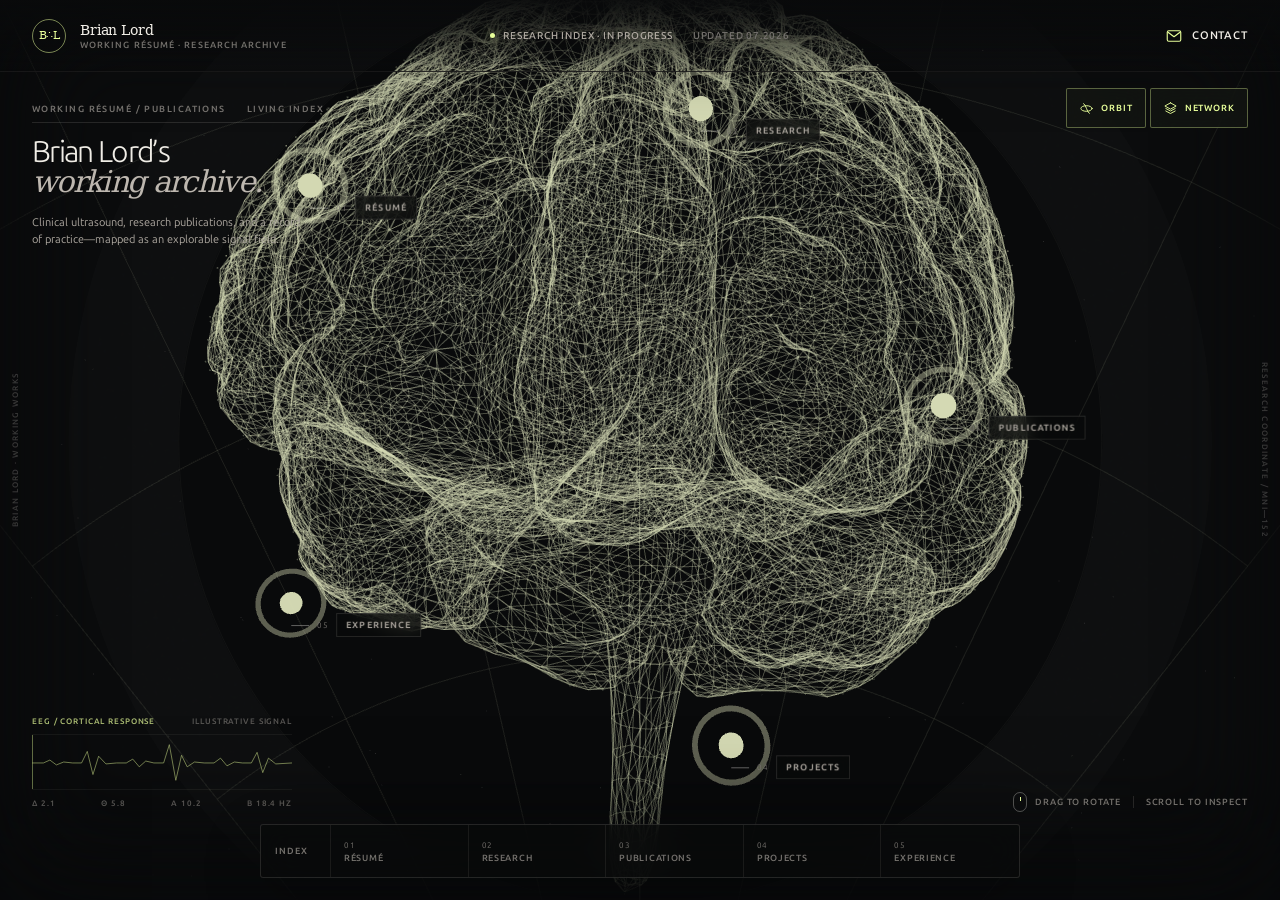
==== index.html @ 447a43c8 "Refine cortical focus depth" ====
<!DOCTYPE html><html lang="en"><head><meta charSet="utf-8"/><meta name="viewport" content="width=device-width, initial-scale=1"/><link rel="stylesheet" href="/_next/static/chunks/3dfkiw9x37e6r.css" data-precedence="next"/><link rel="preload" as="script" fetchPriority="low" href="/_next/static/chunks/1jq4o6yq14o4c.js"/><script src="/_next/static/chunks/3ntqy24tcldj6.js" async=""></script><script src="/_next/static/chunks/25o46h8mdjlrg.js" async=""></script><script src="/_next/static/chunks/turbopack-1tgm-5axp195g.js" async=""></script><script src="/_next/static/chunks/158myu8e_yme3.js" async=""></script><script src="/_next/static/chunks/1ups4o71-wovr.js" async=""></script><title>Brian Lord — Working Résumé &amp; Research Publications</title><meta name="description" content="Brian Lord’s interactive working résumé and three-dimensional archive of research, publications, projects, and experience."/><link rel="icon" href="/icon.svg?icon.02lhd4qc8a3ah.svg" sizes="any" type="image/svg+xml"/><script src="/_next/static/chunks/0cz1d0mv5g_q7.js" noModule=""></script></head><body><div hidden=""><!--$--><!--/$--></div><main class="atlas-shell "><a class="skip-link" href="#atlas-index">Skip to atlas index</a><div class="loading-screen " aria-hidden="false"><div class="loading-screen__mark"><span></span><span></span><span></span></div><p>Mapping Brian Lord’s working archive</p><div class="loading-screen__track"><span class=""></span></div></div><header class="site-header"><a class="identity" href="#" aria-label="Brian Lord home"><span class="identity__glyph" aria-hidden="true">B∴L</span><span class="identity__copy"><strong>Brian Lord</strong><span>Working résumé · research archive</span></span></a><div class="site-header__status"><span class="live-dot" aria-hidden="true"></span>Research index · in progress<span class="site-header__coordinates">Updated 07.2026</span></div><a class="contact-link" href="mailto:hello@brianlord.work"><svg viewBox="0 0 24 24" aria-hidden="true" fill="none" stroke="currentColor" stroke-width="1.5" stroke-linecap="round" stroke-linejoin="round"><rect x="3" y="5" width="18" height="14" rx="2"></rect><path d="m4 7 8 6 8-6"></path></svg><span>Contact</span></a></header><section class="hero-copy" aria-labelledby="hero-title"><div class="hero-copy__eyebrow"><span>Working résumé / publications</span><span>Living index</span></div><h1 id="hero-title">Brian Lord’s<br/><em>working archive.</em></h1><p>Clinical ultrasound, research publications, and a record of practice—mapped as an explorable signal field.</p></section><div class="scene-wrap" aria-label="Interactive three-dimensional brain"><div class="brain-stage"><div class="brain-stage__vignette" aria-hidden="true"></div><div class="brain-stage__labels"><button type="button" class="atlas-marker   atlas-marker--east" aria-label="Open Résumé"><span class="atlas-marker__index">01</span><span class="atlas-marker__label">Résumé</span><span class="atlas-probe" aria-hidden="true"><span class="atlas-probe__topline"><span>01<!-- --> · region</span><span>PFC · 42</span></span><strong>Résumé</strong><span class="atlas-probe__atlas">Prefrontal cortex</span><span class="atlas-probe__description">Working history, point of view, and present questions.</span><span class="atlas-probe__action">Enter cortical region <span>↗</span></span></span></button><button type="button" class="atlas-marker   atlas-marker--west" aria-label="Open Research"><span class="atlas-marker__index">02</span><span class="atlas-marker__label">Research</span><span class="atlas-probe" aria-hidden="true"><span class="atlas-probe__topline"><span>02<!-- --> · region</span><span>BA7 · 18</span></span><strong>Research</strong><span class="atlas-probe__atlas">Parietal association area</span><span class="atlas-probe__description">Active inquiries into cognition, systems, and intelligence.</span><span class="atlas-probe__action">Enter cortical region <span>↗</span></span></span></button><button type="button" class="atlas-marker   atlas-marker--west" aria-label="Open Publications"><span class="atlas-marker__index">03</span><span class="atlas-marker__label">Publications</span><span class="atlas-probe" aria-hidden="true"><span class="atlas-probe__topline"><span>03<!-- --> · region</span><span>BA22 · 31</span></span><strong>Publications</strong><span class="atlas-probe__atlas">Temporal language network</span><span class="atlas-probe__description">Peer-reviewed work, essays, and papers in progress.</span><span class="atlas-probe__action">Enter cortical region <span>↗</span></span></span></button><button type="button" class="atlas-marker   atlas-marker--west" aria-label="Open Projects"><span class="atlas-marker__index">04</span><span class="atlas-marker__label">Projects</span><span class="atlas-probe" aria-hidden="true"><span class="atlas-probe__topline"><span>04<!-- --> · region</span><span>V2 · 09</span></span><strong>Projects</strong><span class="atlas-probe__atlas">Visual systems cortex</span><span class="atlas-probe__description">Research instruments, prototypes, and field experiments.</span><span class="atlas-probe__action">Enter cortical region <span>↗</span></span></span></button><button type="button" class="atlas-marker   atlas-marker--east" aria-label="Open Experience"><span class="atlas-marker__index">05</span><span class="atlas-marker__label">Experience</span><span class="atlas-probe" aria-hidden="true"><span class="atlas-probe__topline"><span>05<!-- --> · region</span><span>SMA · 24</span></span><strong>Experience</strong><span class="atlas-probe__atlas">Motor planning network</span><span class="atlas-probe__description">Appointments, collaborations, education, and practice.</span><span class="atlas-probe__action">Enter cortical region <span>↗</span></span></span></button></div></div><div class="scene-instruction" aria-hidden="true"><span class="scene-instruction__mouse"></span>Drag to rotate<span class="scene-instruction__divider"></span>Scroll to inspect</div><div class="scene-controls" aria-label="Visualization controls"><button type="button" class="is-active" aria-pressed="true"><svg viewBox="0 0 24 24" aria-hidden="true" fill="none" stroke="currentColor" stroke-width="1.5" stroke-linecap="round" stroke-linejoin="round"><ellipse cx="12" cy="12" rx="9" ry="4.5"></ellipse><path d="M7.5 4.2c1.8 1.6 3.4 4.3 4.5 7.8 1.1 3.5 2.7 6.2 4.5 7.8"></path></svg><span>Orbit</span></button><button type="button" class="is-active" aria-pressed="true"><svg viewBox="0 0 24 24" aria-hidden="true" fill="none" stroke="currentColor" stroke-width="1.5" stroke-linecap="round" stroke-linejoin="round"><path d="m12 3 9 5-9 5-9-5 9-5Zm-7.5 9 7.5 4 7.5-4M4.5 16l7.5 4 7.5-4"></path></svg><span>Network</span></button></div></div><figure class="signal-monitor" aria-label="Illustrative EEG signal"><figcaption><span>EEG / cortical response</span><span>Illustrative signal</span></figcaption><div class="signal-monitor__plot"><svg viewBox="0 0 320 56" preserveAspectRatio="none" aria-hidden="true"><polyline points="0,29 14,29 22,26 30,31 39,28 50,29 61,29 68,17 75,41 82,22 91,30 104,29 116,29 124,25 132,33 140,27 150,29 162,29 169,10 177,47 184,21 191,33 200,28 212,29 224,29 232,24 240,32 249,28 259,29 270,29 277,18 284,39 291,24 300,30 320,29"></polyline></svg><span class="signal-monitor__sweep" aria-hidden="true"></span></div><div class="signal-monitor__bands"><span>δ 2.1</span><span>θ 5.8</span><span>α 10.2</span><span>β 18.4 Hz</span></div></figure><section class="focus-space " aria-hidden="true" aria-live="polite"></section><nav class="atlas-index" id="atlas-index" aria-label="Atlas sections"><span class="atlas-index__label">Index<span>05<!-- --> regions</span></span><div class="atlas-index__items"><button type="button" class=""><span>01</span><strong>Résumé</strong></button><button type="button" class=""><span>02</span><strong>Research</strong></button><button type="button" class=""><span>03</span><strong>Publications</strong></button><button type="button" class=""><span>04</span><strong>Projects</strong></button><button type="button" class=""><span>05</span><strong>Experience</strong></button></div><span class="atlas-index__keyhint"><kbd>←</kbd><kbd>→</kbd>Navigate</span></nav><div class="edge-caption edge-caption--left">Brian Lord · Working works</div><div class="edge-caption edge-caption--right">Research coordinate / MNI—152</div></main><!--$--><!--/$--><script src="/_next/static/chunks/1jq4o6yq14o4c.js" id="_R_" async=""></script><script>(self.__next_f=self.__next_f||[]).push([0])</script><script>self.__next_f.push([1,"1:\"$Sreact.fragment\"\n2:I[39756,[\"/_next/static/chunks/158myu8e_yme3.js\"],\"default\"]\n3:I[37457,[\"/_next/static/chunks/158myu8e_yme3.js\"],\"default\"]\n4:I[47257,[\"/_next/static/chunks/158myu8e_yme3.js\"],\"ClientPageRoot\"]\n5:I[31713,[\"/_next/static/chunks/158myu8e_yme3.js\",\"/_next/static/chunks/1ups4o71-wovr.js\"],\"default\"]\n8:I[97367,[\"/_next/static/chunks/158myu8e_yme3.js\"],\"OutletBoundary\"]\n9:\"$Sreact.suspense\"\nb:I[97367,[\"/_next/static/chunks/158myu8e_yme3.js\"],\"ViewportBoundary\"]\nd:I[97367,[\"/_next/static/chunks/158myu8e_yme3.js\"],\"MetadataBoundary\"]\nf:I[68027,[\"/_next/static/chunks/158myu8e_yme3.js\"],\"default\",1]\n:HL[\"/_next/static/chunks/3dfkiw9x37e6r.css\",\"style\"]\n"])</script><script>self.__next_f.push([1,"0:{\"P\":null,\"c\":[\"\",\"\"],\"q\":\"\",\"i\":false,\"f\":[[[\"\",{\"children\":[\"__PAGE__\",{}]},\"$undefined\",\"$undefined\",16],[[\"$\",\"$1\",\"c\",{\"children\":[[[\"$\",\"link\",\"0\",{\"rel\":\"stylesheet\",\"href\":\"/_next/static/chunks/3dfkiw9x37e6r.css\",\"precedence\":\"next\",\"crossOrigin\":\"$undefined\",\"nonce\":\"$undefined\"}],[\"$\",\"script\",\"script-0\",{\"src\":\"/_next/static/chunks/158myu8e_yme3.js\",\"async\":true,\"nonce\":\"$undefined\"}]],[\"$\",\"html\",null,{\"lang\":\"en\",\"suppressHydrationWarning\":true,\"children\":[\"$\",\"body\",null,{\"suppressHydrationWarning\":true,\"children\":[\"$\",\"$L2\",null,{\"parallelRouterKey\":\"children\",\"error\":\"$undefined\",\"errorStyles\":\"$undefined\",\"errorScripts\":\"$undefined\",\"template\":[\"$\",\"$L3\",null,{}],\"templateStyles\":\"$undefined\",\"templateScripts\":\"$undefined\",\"notFound\":[[[\"$\",\"title\",null,{\"children\":\"404: This page could not be found.\"}],[\"$\",\"div\",null,{\"style\":{\"fontFamily\":\"system-ui,\\\"Segoe UI\\\",Roboto,Helvetica,Arial,sans-serif,\\\"Apple Color Emoji\\\",\\\"Segoe UI Emoji\\\"\",\"height\":\"100vh\",\"textAlign\":\"center\",\"display\":\"flex\",\"flexDirection\":\"column\",\"alignItems\":\"center\",\"justifyContent\":\"center\"},\"children\":[\"$\",\"div\",null,{\"children\":[[\"$\",\"style\",null,{\"dangerouslySetInnerHTML\":{\"__html\":\"body{color:#000;background:#fff;margin:0}.next-error-h1{border-right:1px solid rgba(0,0,0,.3)}@media (prefers-color-scheme:dark){body{color:#fff;background:#000}.next-error-h1{border-right:1px solid rgba(255,255,255,.3)}}\"}}],[\"$\",\"h1\",null,{\"className\":\"next-error-h1\",\"style\":{\"display\":\"inline-block\",\"margin\":\"0 20px 0 0\",\"padding\":\"0 23px 0 0\",\"fontSize\":24,\"fontWeight\":500,\"verticalAlign\":\"top\",\"lineHeight\":\"49px\"},\"children\":404}],[\"$\",\"div\",null,{\"style\":{\"display\":\"inline-block\"},\"children\":[\"$\",\"h2\",null,{\"style\":{\"fontSize\":14,\"fontWeight\":400,\"lineHeight\":\"49px\",\"margin\":0},\"children\":\"This page could not be found.\"}]}]]}]}]],[]],\"forbidden\":\"$undefined\",\"unauthorized\":\"$undefined\"}]}]}]]}],{\"children\":[[\"$\",\"$1\",\"c\",{\"children\":[[\"$\",\"$L4\",null,{\"Component\":\"$5\",\"serverProvidedParams\":{\"searchParams\":{},\"params\":{},\"promises\":[\"$@6\",\"$@7\"]}}],[[\"$\",\"script\",\"script-0\",{\"src\":\"/_next/static/chunks/1ups4o71-wovr.js\",\"async\":true,\"nonce\":\"$undefined\"}]],[\"$\",\"$L8\",null,{\"children\":[\"$\",\"$9\",null,{\"name\":\"Next.MetadataOutlet\",\"children\":\"$@a\"}]}]]}],{},null,false,null]},null,false,null],[\"$\",\"$1\",\"h\",{\"children\":[null,[\"$\",\"$Lb\",null,{\"children\":\"$Lc\"}],[\"$\",\"div\",null,{\"hidden\":true,\"children\":[\"$\",\"$Ld\",null,{\"children\":[\"$\",\"$9\",null,{\"name\":\"Next.Metadata\",\"children\":\"$Le\"}]}]}],null]}],false]],\"m\":\"$undefined\",\"G\":[\"$f\",[[\"$\",\"link\",\"0\",{\"rel\":\"stylesheet\",\"href\":\"/_next/static/chunks/3dfkiw9x37e6r.css\",\"precedence\":\"next\",\"crossOrigin\":\"$undefined\",\"nonce\":\"$undefined\"}]]],\"S\":true,\"h\":null,\"s\":\"$undefined\",\"l\":\"$undefined\",\"p\":\"$undefined\",\"d\":\"$undefined\",\"b\":\"TwY8ssUVARL6vgqkMomlM\"}\n"])</script><script>self.__next_f.push([1,"6:{}\n7:\"$0:f:0:1:1:children:0:props:children:0:props:serverProvidedParams:params\"\n"])</script><script>self.__next_f.push([1,"c:[[\"$\",\"meta\",\"0\",{\"charSet\":\"utf-8\"}],[\"$\",\"meta\",\"1\",{\"name\":\"viewport\",\"content\":\"width=device-width, initial-scale=1\"}]]\n"])</script><script>self.__next_f.push([1,"10:I[27201,[\"/_next/static/chunks/158myu8e_yme3.js\"],\"IconMark\"]\na:null\ne:[[\"$\",\"title\",\"0\",{\"children\":\"Brian Lord — Working Résumé \u0026 Research Publications\"}],[\"$\",\"meta\",\"1\",{\"name\":\"description\",\"content\":\"Brian Lord’s interactive working résumé and three-dimensional archive of research, publications, projects, and experience.\"}],[\"$\",\"link\",\"2\",{\"rel\":\"icon\",\"href\":\"/icon.svg?icon.02lhd4qc8a3ah.svg\",\"sizes\":\"any\",\"type\":\"image/svg+xml\"}],[\"$\",\"$L10\",\"3\",{}]]\n"])</script></body></html>
---- _next/static/chunks/3dfkiw9x37e6r.css ----
@font-face{font-family:Atlas Sans;src:url(/fonts/UbuntuSans-Variable.ttf)format("truetype");font-weight:100 900;font-style:normal;font-display:swap}@font-face{font-family:Atlas Serif;src:url(/fonts/DejaVuSerif.ttf)format("truetype");font-weight:400;font-style:normal;font-display:swap}:root{--void:#090a0b;--void-soft:#0d0f10;--specimen:#bdb7af;--paper:#f0ede6;--paper-dim:#afa9a1;--paper-faint:#74716d;--synapse:#e8ff9a;--synapse-ink:#14170d;--line:#f0ede61f;--line-soft:#f0ede613;--glass:#0f1112d1;--panel:#0c0e0ff5;--ease-out:cubic-bezier(.23, 1, .32, 1);--ease-move:cubic-bezier(.77, 0, .175, 1)}*{box-sizing:border-box}html,body{background:var(--void);width:100%;min-height:100%;color:var(--paper);margin:0}body{-webkit-font-smoothing:antialiased;text-rendering:optimizelegibility;font-family:Atlas Sans,sans-serif;overflow:hidden}button,a{color:inherit}button{font:inherit}::selection{color:var(--synapse-ink);background:var(--synapse)}.skip-link{z-index:100;color:var(--synapse-ink);background:var(--synapse);padding:10px 14px;font-size:13px;font-weight:650;position:fixed;top:8px;left:8px;transform:translateY(-150%)}.skip-link:focus{transform:translateY(0)}.atlas-shell{isolation:isolate;background:var(--void);width:100vw;height:100svh;min-height:640px;position:relative;overflow:hidden}.atlas-shell:before{z-index:-2;content:"";border:1px solid #f0ede609;border-radius:50%;width:min(54vw,820px);height:min(54vw,820px);position:absolute;top:44%;left:57%;transform:translate(-50%,-50%);box-shadow:0 0 0 80px #f0ede603,0 0 0 220px #f0ede602}.atlas-shell:after{z-index:20;pointer-events:none;content:"";opacity:.13;mix-blend-mode:soft-light;background-image:url("data:image/svg+xml,%3Csvg viewBox='0 0 180 180' xmlns='http://www.w3.org/2000/svg'%3E%3Cfilter id='n'%3E%3CfeTurbulence type='fractalNoise' baseFrequency='.9' numOctaves='3' stitchTiles='stitch'/%3E%3C/filter%3E%3Crect width='100%25' height='100%25' filter='url(%23n)' opacity='.24'/%3E%3C/svg%3E");position:absolute;inset:0}.loading-screen{z-index:80;transition:opacity .65s var(--ease-out), visibility 0s linear .65s;background:#090a0b;place-content:center;justify-items:center;display:grid;position:fixed;inset:0}.loading-screen.is-hidden{opacity:0;visibility:hidden;pointer-events:none}.loading-screen__mark{width:80px;height:80px;margin-bottom:28px;position:relative}.loading-screen__mark span{border:1px solid #e8ff9a9e;border-radius:50%;animation:2.6s linear infinite loader-orbit;position:absolute;inset:0}.loading-screen__mark span:nth-child(2){animation-delay:-860ms;transform:rotateX(68deg)}.loading-screen__mark span:nth-child(3){animation-delay:-1720ms;transform:rotateY(68deg)}.loading-screen p{color:var(--paper-dim);letter-spacing:.18em;text-transform:uppercase;margin:0 0 18px;font-size:10px;font-weight:600}.loading-screen__track{background:#f0ede61f;width:180px;height:1px;overflow:hidden}.loading-screen__track span{background:var(--synapse);transform-origin:0;width:100%;height:100%;transition:transform .85s var(--ease-out);display:block;transform:scaleX(.08)}.loading-screen__track span.is-loaded{transform:scaleX(1)}@keyframes loader-orbit{to{transform:rotate(360deg)}}.site-header{z-index:12;border-bottom:1px solid var(--line-soft);grid-template-columns:1fr auto 1fr;align-items:center;height:80px;padding:0 40px;display:grid;position:absolute;top:0;left:0;right:0}.identity{width:fit-content;color:inherit;align-items:center;gap:14px;text-decoration:none;display:inline-flex}.identity__glyph{width:38px;height:38px;color:var(--synapse);letter-spacing:-.08em;border:1px solid #e8ff9a80;border-radius:50%;place-items:center;font-family:Atlas Serif,serif;font-size:11px;display:grid}.identity__copy{gap:2px;display:grid}.identity__copy strong{letter-spacing:-.01em;font-family:Atlas Serif,serif;font-size:14px;font-weight:400}.identity__copy>span{color:var(--paper-faint);letter-spacing:.12em;text-transform:uppercase;font-size:9px;font-weight:600}.site-header__status{color:var(--paper-dim);letter-spacing:.08em;text-transform:uppercase;align-items:center;gap:8px;font-size:10px;font-weight:550;display:flex}.site-header__coordinates{color:var(--paper-faint);margin-left:12px}.live-dot{background:var(--synapse);border-radius:50%;width:5px;height:5px;box-shadow:0 0 12px #e8ff9ab3}.contact-link{min-height:44px;color:var(--paper);letter-spacing:.08em;text-transform:uppercase;justify-self:end;align-items:center;gap:9px;font-size:11px;font-weight:600;text-decoration:none;display:inline-flex}.contact-link svg{width:18px;height:18px;color:var(--synapse)}.contact-link:focus-visible,.identity:focus-visible,.atlas-index button:focus-visible,.scene-controls button:focus-visible,.atlas-marker:focus-visible,.icon-button:focus-visible,.detail-item button:focus-visible{outline:1px solid var(--synapse);outline-offset:4px}.hero-copy{z-index:8;pointer-events:none;width:min(29vw,420px);position:absolute;top:132px;left:5.5vw}.hero-copy__eyebrow{border-bottom:1px solid var(--line);color:var(--paper-faint);letter-spacing:.16em;text-transform:uppercase;justify-content:space-between;align-items:center;margin-bottom:24px;padding-bottom:10px;font-size:9px;font-weight:650;display:flex}.hero-copy h1{color:var(--paper);letter-spacing:-.055em;text-wrap:balance;margin:0;font-family:Atlas Sans,sans-serif;font-size:clamp(38px,3.8vw,62px);font-weight:290;line-height:.94}.hero-copy h1 em{color:var(--specimen);font-family:Atlas Serif,serif;font-weight:400}.hero-copy>p{max-width:365px;color:var(--paper-dim);text-wrap:pretty;margin:26px 0 0;font-size:13px;font-weight:400;line-height:1.6}.signal-monitor{z-index:9;opacity:.72;width:min(22vw,300px);transition:opacity .18s var(--ease-out);margin:0;position:absolute;bottom:132px;left:5.5vw}.has-panel .signal-monitor{opacity:.24}.signal-monitor figcaption,.signal-monitor__bands{color:var(--paper-faint);letter-spacing:.11em;text-transform:uppercase;justify-content:space-between;align-items:center;font-size:8px;font-weight:650;display:flex}.signal-monitor figcaption{margin-bottom:8px}.signal-monitor figcaption span:first-child{color:var(--synapse)}.signal-monitor__plot{border-top:1px solid var(--line-soft);border-bottom:1px solid var(--line-soft);height:56px;position:relative;overflow:hidden}.signal-monitor svg{width:100%;height:100%;position:absolute;inset:0}.signal-monitor polyline{fill:none;stroke:#e8ff9aa3;stroke-width:1px;vector-effect:non-scaling-stroke}.signal-monitor__sweep{background:var(--synapse);opacity:.55;width:1px;animation:6.4s linear infinite signal-sweep;position:absolute;top:0;bottom:0;left:0}.signal-monitor__bands{font-variant-numeric:tabular-nums;padding-top:8px}@keyframes signal-sweep{0%{transform:translate(0)}to{transform:translate(min(22vw,300px))}}.scene-wrap{z-index:2;transition:right .42s var(--ease-move);position:absolute;inset:80px 0 108px 23vw}.has-panel .scene-wrap{right:min(33vw,510px)}.brain-stage{touch-action:none;position:absolute;inset:0;overflow:visible}.brain-stage canvas{cursor:grab;width:100%;height:100%;position:absolute;inset:0}.brain-stage canvas.is-dragging{cursor:grabbing}.brain-stage__vignette{z-index:2;pointer-events:none;box-shadow:inset 0 0 100px 55px var(--void);position:absolute;inset:0}.brain-stage__labels{z-index:5;pointer-events:none;position:absolute;inset:0}.atlas-marker{min-width:44px;min-height:44px;color:var(--paper-dim);cursor:pointer;pointer-events:auto;transform-origin:0;transition:color .18s var(--ease-out), opacity .18s var(--ease-out);background:0 0;border:0;align-items:center;gap:8px;padding:0;display:inline-flex;position:absolute;top:0;left:0}.atlas-marker:before{content:"";width:18px;height:1px;transition:width .18s var(--ease-out), background-color .18s var(--ease-out);background:#f0ede661}.atlas-marker__index{color:var(--paper-faint);font-variant-numeric:tabular-nums;letter-spacing:.08em;font-family:Atlas Sans,sans-serif;font-size:8px}.atlas-marker__label{border:1px solid var(--line);-webkit-backdrop-filter:blur(8px);backdrop-filter:blur(8px);letter-spacing:.12em;text-transform:uppercase;transition:border-color .18s var(--ease-out), background-color .18s var(--ease-out), opacity .12s var(--ease-out);background:#090a0bb8;padding:6px 9px;font-size:9px;font-weight:650}.atlas-marker:hover,.atlas-marker.is-active{color:var(--synapse)}.atlas-marker:hover:before,.atlas-marker.is-active:before{background:var(--synapse);width:28px}.atlas-marker.is-active .atlas-marker__label{border-color:var(--synapse);background:var(--synapse);color:var(--synapse-ink)}.atlas-marker.is-hovered .atlas-marker__label,.atlas-marker:hover .atlas-marker__label,.atlas-marker:focus-visible .atlas-marker__label{opacity:0}.atlas-probe{width:248px;color:var(--paper);opacity:0;pointer-events:none;text-align:left;transform-origin:0;-webkit-backdrop-filter:blur(18px);backdrop-filter:blur(18px);transition:opacity .18s var(--ease-out), transform .22s var(--ease-out);background:#0a0c0cf0;border:1px solid #e8ff9a5c;gap:6px;padding:16px;display:grid;position:absolute;top:50%;left:48px;transform:translateY(-50%)scale(.965);box-shadow:0 0 0 1px #0000002e,0 16px 48px #00000047}.atlas-marker--west .atlas-probe{transform-origin:100%;left:auto;right:calc(100% - 18px)}.atlas-marker.is-hovered .atlas-probe,.atlas-marker:hover .atlas-probe,.atlas-marker:focus-visible .atlas-probe{opacity:1;transform:translateY(-50%)scale(1)}.atlas-probe__topline{color:var(--paper-faint);letter-spacing:.12em;text-transform:uppercase;justify-content:space-between;margin-bottom:5px;font-size:8px;font-weight:650;display:flex}.atlas-probe>strong{color:var(--paper);letter-spacing:-.025em;text-transform:none;font-family:Atlas Serif,serif;font-size:22px;font-weight:400;line-height:1}.atlas-probe__atlas{color:var(--synapse);letter-spacing:.12em;text-transform:uppercase;font-size:8px;font-weight:650}.atlas-probe__description{color:var(--paper-dim);letter-spacing:0;text-transform:none;margin-top:4px;font-size:11px;font-weight:420;line-height:1.5}.atlas-probe__action{border-top:1px solid var(--line);color:var(--paper);letter-spacing:.12em;text-transform:uppercase;justify-content:space-between;margin-top:7px;padding-top:10px;font-size:8px;font-weight:650;display:flex}.atlas-probe__action>span{color:var(--synapse);font-size:12px}.scene-instruction{z-index:8;color:var(--paper-faint);letter-spacing:.1em;text-transform:uppercase;align-items:center;gap:8px;font-size:9px;font-weight:600;display:flex;position:absolute;bottom:18px;right:28px}.scene-instruction__mouse{border:1px solid #f0ede64d;border-radius:8px;width:14px;height:20px;position:relative}.scene-instruction__mouse:after{content:"";background:var(--synapse);width:1px;height:4px;position:absolute;top:4px;left:6px}.scene-instruction__divider{background:var(--line);width:1px;height:12px;margin:0 4px}.scene-controls{z-index:8;gap:4px;display:flex;position:absolute;top:20px;right:26px}.scene-controls button{border:1px solid var(--line);min-height:40px;color:var(--paper-faint);cursor:pointer;-webkit-backdrop-filter:blur(12px);backdrop-filter:blur(12px);letter-spacing:.1em;text-transform:uppercase;transition:color .16s var(--ease-out), border-color .16s var(--ease-out), background-color .16s var(--ease-out), transform .12s var(--ease-out);background:#090a0ba3;border-radius:2px;align-items:center;gap:7px;padding:0 12px;font-size:9px;font-weight:650;display:flex}.scene-controls button:hover,.scene-controls button.is-active{color:var(--synapse);background:#141712b8;border-color:#e8ff9a57}.scene-controls button:active{transform:scale(.97)}.scene-controls svg{width:15px;height:15px}.detail-panel{z-index:18;border-left:1px solid var(--line);background:var(--panel);-webkit-backdrop-filter:blur(28px);backdrop-filter:blur(28px);opacity:0;pointer-events:none;width:min(33vw,510px);transition:transform .42s var(--ease-move), opacity .22s var(--ease-out);position:absolute;top:80px;bottom:108px;right:0;overflow:hidden;transform:translate(100%)}.detail-panel.is-open{opacity:1;pointer-events:auto;transform:translate(0)}.detail-panel__header{border-bottom:1px solid var(--line-soft);justify-content:space-between;align-items:center;height:72px;padding:0 28px;display:flex}.detail-panel__header>div{gap:4px;display:grid}.detail-panel__index,.detail-panel__atlas-name{letter-spacing:.12em;text-transform:uppercase;font-size:9px;font-weight:650}.detail-panel__index{color:var(--synapse)}.detail-panel__atlas-name{color:var(--paper-faint)}.icon-button{width:44px;height:44px;color:var(--paper-dim);cursor:pointer;transition:color .15s var(--ease-out), transform .12s var(--ease-out);background:0 0;border:0;place-items:center;padding:0;display:grid}.icon-button:hover{color:var(--synapse)}.icon-button:active{transform:scale(.96)}.icon-button svg{width:20px;height:20px}.detail-panel__body{scrollbar-width:thin;scrollbar-color:var(--line) transparent;height:calc(100% - 72px);padding:38px 28px 48px;overflow-y:auto}.detail-panel__eyebrow{color:var(--paper-faint);letter-spacing:.14em;text-transform:uppercase;margin:0 0 18px;font-size:9px;font-weight:650}.detail-panel h2{letter-spacing:-.035em;text-wrap:balance;max-width:420px;margin:0;font-family:Atlas Serif,serif;font-size:clamp(30px,3vw,46px);font-weight:400;line-height:1.08}.detail-panel__summary{max-width:420px;color:var(--paper-dim);text-wrap:pretty;margin:22px 0 0;font-size:13px;line-height:1.65}.detail-panel__stat{border-top:1px solid var(--line);border-bottom:1px solid var(--line);grid-template-columns:88px 1fr;align-items:end;gap:18px;margin:34px 0 12px;padding:20px 0;display:grid}.detail-panel__stat strong{color:var(--synapse);letter-spacing:-.04em;font-variant-numeric:tabular-nums;font-size:38px;font-weight:320;line-height:1}.detail-panel__stat span{max-width:220px;color:var(--paper-faint);letter-spacing:.1em;text-transform:uppercase;font-size:10px;font-weight:600;line-height:1.35}.detail-list{display:grid}.detail-item{border-bottom:1px solid var(--line-soft);padding:24px 54px 26px 0;position:relative}.detail-item__topline{color:var(--paper-faint);letter-spacing:.1em;text-transform:uppercase;align-items:center;gap:10px;margin-bottom:10px;font-size:9px;font-weight:650;display:flex}.detail-item mark{color:var(--synapse);background:#e8ff9a1f;border-radius:2px;padding:4px 6px;font-size:8px}.detail-item h3{letter-spacing:-.015em;margin:0;font-size:16px;font-weight:560;line-height:1.25}.detail-item>p{color:var(--paper-faint);margin:10px 0 16px;font-size:12px;line-height:1.55}.detail-item button{min-height:36px;color:var(--paper-dim);cursor:pointer;letter-spacing:.1em;text-transform:uppercase;transition:color .15s var(--ease-out);background:0 0;border:0;align-items:center;gap:8px;padding:0;font-size:9px;font-weight:650;display:inline-flex}.detail-item button:hover{color:var(--synapse)}.detail-item button svg{width:15px;height:15px;transition:transform .15s var(--ease-out)}.detail-item button:hover svg{transform:translate(3px)}.detail-item__number{color:#f0ede633;font-variant-numeric:tabular-nums;font-family:Atlas Serif,serif;font-size:18px;position:absolute;top:24px;right:0}.atlas-index{z-index:14;border-top:1px solid var(--line);-webkit-backdrop-filter:blur(18px);backdrop-filter:blur(18px);background:#090a0beb;grid-template-columns:150px 1fr 150px;align-items:stretch;height:108px;padding:0 40px;display:grid;position:absolute;bottom:0;left:0;right:0}.atlas-index__label,.atlas-index__keyhint{color:var(--paper-faint);letter-spacing:.12em;text-transform:uppercase;align-items:center;font-size:9px;font-weight:650;display:flex}.atlas-index__label{flex-direction:column;justify-content:center;align-items:flex-start;gap:5px}.atlas-index__label>span{color:#f0ede64d}.atlas-index__items{border-right:1px solid var(--line-soft);border-left:1px solid var(--line-soft);grid-template-columns:repeat(5,minmax(100px,1fr));display:grid}.atlas-index__items button{border:0;border-right:1px solid var(--line-soft);min-width:0;color:var(--paper-faint);cursor:pointer;text-align:left;transition:color .18s var(--ease-out), background-color .18s var(--ease-out);background:0 0;flex-direction:column;justify-content:center;align-items:flex-start;gap:8px;padding:0 20px;display:flex;position:relative;overflow:hidden}.atlas-index__items button:last-child{border-right:0}.atlas-index__items button:after{content:"";background:var(--synapse);transform-origin:0;height:2px;transition:transform .22s var(--ease-out);position:absolute;bottom:0;left:0;right:0;transform:scaleX(0)}.atlas-index__items button:hover,.atlas-index__items button.is-active{color:var(--paper);background:#f0ede606}.atlas-index__items button:hover:after,.atlas-index__items button.is-active:after{transform:scaleX(1)}.atlas-index__items button>span{color:var(--paper-faint);font-variant-numeric:tabular-nums;letter-spacing:.08em;font-size:8px}.atlas-index__items button strong{letter-spacing:.08em;text-overflow:ellipsis;text-transform:uppercase;font-size:11px;font-weight:620;overflow:hidden}.atlas-index__keyhint{justify-content:flex-end;gap:4px}.atlas-index__keyhint kbd{border:1px solid var(--line);width:25px;height:25px;color:var(--paper-dim);border-radius:2px;place-items:center;font-family:inherit;font-size:11px;display:grid}.atlas-index__keyhint kbd+kbd{margin-right:6px}.edge-caption{z-index:7;color:#f0ede633;letter-spacing:.16em;text-transform:uppercase;writing-mode:vertical-rl;font-size:8px;font-weight:650;position:absolute;top:50%}.edge-caption--left{left:16px;transform:translateY(-50%)rotate(180deg)}.edge-caption--right{transition:opacity .16s var(--ease-out);right:16px;transform:translateY(-50%)}.has-panel .edge-caption--right{opacity:0}@media (max-width:1180px){.site-header{padding:0 28px}.hero-copy{width:min(31vw,400px);left:5vw}.hero-copy h1{font-size:clamp(40px,5vw,62px)}.scene-wrap{left:22vw}.has-panel .scene-wrap{right:420px}.detail-panel{width:420px}.atlas-index{grid-template-columns:100px 1fr 94px;padding:0 28px}.atlas-index__items button{padding:0 12px}.atlas-index__keyhint{font-size:0}}@media (max-width:880px){body{overflow:hidden}.atlas-shell{min-height:620px}.site-header{grid-template-columns:1fr auto;height:68px;padding:0 20px}.site-header__status,.signal-monitor,.identity__copy>span,.contact-link span{display:none}.hero-copy{width:calc(100vw - 40px);top:92px;left:20px}.hero-copy__eyebrow{width:100%;margin-bottom:12px}.hero-copy h1{font-size:clamp(35px,10.5vw,52px);line-height:.96}.hero-copy>p{max-width:310px;margin-top:14px;font-size:11px}.scene-wrap{inset:68px -8vw 92px}.has-panel .scene-wrap{right:-8vw}.scene-controls{top:auto;bottom:12px;right:18vw}.scene-instruction{font-size:0;bottom:20px;left:18vw;right:auto}.scene-instruction__divider{display:none}.brain-stage__vignette{box-shadow:inset 0 0 70px 38px var(--void)}.atlas-marker__label{font-size:8px}.atlas-marker:before{width:10px}.detail-panel{background:#0a0c0df9;border-left:0;width:100%;top:68px;bottom:92px}.detail-panel__body{padding:28px 20px 44px}.detail-panel__header{height:64px;padding:0 12px 0 20px}.detail-panel h2{font-size:36px}.atlas-index{scrollbar-width:none;height:92px;padding:0;display:block;overflow:auto hidden}.atlas-index::-webkit-scrollbar{display:none}.atlas-index__label,.atlas-index__keyhint{display:none}.atlas-index__items{border:0;grid-template-columns:repeat(5,128px);width:max-content;height:100%}.atlas-index__items button{padding:0 16px}.edge-caption{display:none}}@media (max-width:540px){.hero-copy__eyebrow span:last-child,.hero-copy>p,.atlas-marker__index{display:none}.atlas-marker__label{padding:5px 7px}.scene-controls button{justify-content:center;width:40px;padding:0}.scene-controls button span{display:none}.detail-panel__stat{grid-template-columns:74px 1fr}}@media (hover:none){.atlas-probe{display:none}.atlas-marker:hover .atlas-marker__label,.atlas-marker:focus-visible .atlas-marker__label{opacity:1}}@media (prefers-reduced-motion:reduce){*,:before,:after{scroll-behavior:auto!important;transition-duration:.001ms!important;animation-duration:.001ms!important;animation-iteration-count:1!important}}.atlas-shell:before{width:min(72vw,1040px);height:min(72vw,1040px);transition:opacity .7s var(--ease-out), transform .9s var(--ease-move);top:49%;left:50%;box-shadow:0 0 0 110px #f0ede603,0 0 0 300px #f0ede602}.atlas-shell.has-panel:before{opacity:.22;transform:translate(-50%,-50%)scale(1.3)}.site-header{background:linear-gradient(#090a0be0,#0000);border-bottom-color:#f0ede60e;height:72px;padding:0 32px}.identity__glyph{width:34px;height:34px}.hero-copy{width:292px;transition:opacity .45s var(--ease-out), transform .65s var(--ease-move), visibility 0s linear 0s;top:104px;left:32px}.hero-copy__eyebrow{margin-bottom:15px;padding-bottom:8px}.hero-copy h1{font-size:clamp(27px,2.35vw,38px);font-weight:320;line-height:.98}.hero-copy>p{max-width:276px;margin-top:16px;font-size:11px;line-height:1.55}.has-panel .hero-copy,.has-panel .signal-monitor,.has-panel .atlas-index,.has-panel .edge-caption,.has-panel .scene-instruction,.has-panel .scene-controls{opacity:0;visibility:hidden;pointer-events:none}.has-panel .hero-copy{transform:translate(-28px)}.scene-wrap,.has-panel .scene-wrap{transition:none;inset:0}.brain-stage__vignette{box-shadow:inset 0 0 90px 24px var(--void), inset 0 -120px 120px -80px var(--void)}.scene-controls{top:88px;right:32px}.scene-instruction{bottom:88px;right:32px}.signal-monitor{width:260px;transition:opacity .32s var(--ease-out), visibility 0s linear 0s;bottom:92px;left:32px}.atlas-index{border:1px solid var(--line);-webkit-backdrop-filter:blur(18px);backdrop-filter:blur(18px);width:min(760px,100vw - 420px);height:54px;transition:opacity .32s var(--ease-out), transform .5s var(--ease-move), visibility 0s linear 0s;background:#090a0bb8;border-radius:3px;grid-template-columns:70px 1fr;padding:0;bottom:22px;left:50%;right:auto;overflow:hidden;transform:translate(-50%);box-shadow:0 18px 55px #00000047}.has-panel .atlas-index{transform:translate(-50%,22px)}.atlas-index__label{border-right:1px solid var(--line-soft);padding-left:14px}.atlas-index__label>span,.atlas-index__keyhint{display:none}.atlas-index__items{border:0}.atlas-index__items button{border-right-color:var(--line-soft);gap:3px;padding:0 13px}.atlas-index__items button strong{font-size:9px}.atlas-index__keyhint{display:none}.edge-caption--left{left:10px}.edge-caption--right{right:10px}.has-panel .atlas-marker:not(.is-active){pointer-events:none;opacity:0!important}.has-panel .atlas-marker.is-active{pointer-events:none}.has-panel .atlas-marker.is-active:before,.has-panel .atlas-marker.is-active .atlas-marker__index,.has-panel .atlas-marker.is-active .atlas-marker__label,.has-panel .atlas-marker.is-active .atlas-probe{opacity:0}.focus-space{z-index:11;opacity:0;pointer-events:none;visibility:hidden;transition:opacity .42s var(--ease-out), visibility 0s linear .42s;position:absolute;inset:72px 0 0;overflow:hidden}.focus-space.is-open{opacity:1;visibility:visible;transition-delay:.16s,0s}.focus-space:before{content:"";pointer-events:none;background:linear-gradient(90deg,#090a0bc7 0,#0000 27%),linear-gradient(270deg,#090a0bad 0,#0000 28%),linear-gradient(0deg,#090a0bb8 0,#0000 30%);position:absolute;inset:0}.focus-space__header{z-index:3;pointer-events:none;justify-content:space-between;align-items:flex-start;display:flex;position:absolute;top:18px;left:32px;right:32px}.focus-space__header>div{gap:4px;display:grid}.focus-space__index,.focus-space__atlas-name{letter-spacing:.14em;text-transform:uppercase;font-size:8px;font-weight:650}.focus-space__index{color:var(--synapse)}.focus-space__atlas-name{color:var(--paper-faint)}.focus-space__exit{border:0;border-left:1px solid var(--line);min-height:42px;color:var(--paper-dim);cursor:pointer;pointer-events:auto;letter-spacing:.12em;text-transform:uppercase;transition:color .16s var(--ease-out);background:0 0;align-items:center;gap:11px;padding:0 2px 0 15px;font-size:8px;font-weight:650;display:flex}.focus-space__exit:hover{color:var(--synapse)}.focus-space__exit svg{width:18px;height:18px}.focus-space__reticle{z-index:2;aspect-ratio:1;pointer-events:none;width:min(43vw,610px);transition:transform 1.1s var(--ease-move);border:1px solid #e8ff9a14;border-radius:50%;position:absolute;top:50%;left:50%;transform:translate(-50%,-50%)scale(.7)}.focus-space.is-open .focus-space__reticle{transform:translate(-50%,-50%)scale(1)}.focus-space__reticle:before,.focus-space__reticle:after{content:"";background:#e8ff9a24;position:absolute}.focus-space__reticle:before{height:1px;top:50%;left:-8%;right:-8%}.focus-space__reticle:after{width:1px;top:-8%;bottom:-8%;left:50%}.focus-space__reticle>span{border-color:var(--synapse);opacity:.55;border-style:solid;width:18px;height:18px;position:absolute}.focus-space__reticle>span:first-child{border-width:1px 0 0 1px;top:-1px;left:-1px}.focus-space__reticle>span:nth-child(2){border-width:1px 1px 0 0;top:-1px;right:-1px}.focus-space__reticle>span:nth-child(3){border-width:0 1px 1px 0;bottom:-1px;right:-1px}.focus-space__reticle>span:nth-child(4){border-width:0 0 1px 1px;bottom:-1px;left:-1px}.focus-narrative{z-index:3;pointer-events:auto;opacity:0;width:min(27vw,360px);transition:opacity .52s var(--ease-out) .39s, transform .7s var(--ease-move) .3s;position:absolute;top:22%;left:32px;transform:translate(-24px)}.focus-space.is-open .focus-narrative{opacity:1;transform:translate(0)}.focus-narrative__eyebrow{color:var(--paper-faint);letter-spacing:.15em;text-transform:uppercase;margin:0 0 14px;font-size:8px;font-weight:650}.focus-narrative h2{letter-spacing:-.04em;text-wrap:balance;max-width:360px;margin:0;font-family:Atlas Serif,serif;font-size:clamp(30px,3.2vw,50px);font-weight:400;line-height:1.02}.focus-narrative__summary{max-width:320px;color:var(--paper-dim);text-wrap:pretty;margin:18px 0 0;font-size:11px;line-height:1.6}.focus-narrative__stat{border-top:1px solid var(--line);grid-template-columns:auto 1fr;align-items:end;gap:14px;width:210px;margin-top:24px;padding-top:14px;display:grid}.focus-narrative__stat strong{color:var(--synapse);letter-spacing:-.04em;font-size:28px;font-weight:300;line-height:1}.focus-narrative__stat span{color:var(--paper-faint);letter-spacing:.1em;text-transform:uppercase;font-size:8px;font-weight:650;line-height:1.35}.focus-records{z-index:4;pointer-events:none;position:absolute;inset:0}.focus-record{opacity:0;pointer-events:auto;-webkit-backdrop-filter:blur(14px);backdrop-filter:blur(14px);width:min(24vw,310px);transition:border-color .18s var(--ease-out), background-color .18s var(--ease-out), opacity .48s var(--ease-out), transform .64s var(--ease-move);background:#090a0bc2;border-left:1px solid #e8ff9a8a;padding:13px 14px 12px;position:absolute;transform:translateY(16px);box-shadow:0 14px 45px #00000038}.focus-space.is-open .focus-record{opacity:1;transform:translateY(0)}.focus-space.is-open .focus-record--1{transition-delay:.44s}.focus-space.is-open .focus-record--2{transition-delay:.54s}.focus-space.is-open .focus-record--3{transition-delay:.64s}.focus-record--1{top:18%;right:4vw}.focus-record--2{top:48%;right:8vw}.focus-record--3{bottom:5%;right:31vw}.focus-record:hover{border-color:var(--synapse);background:#0f110fe8}.focus-record__anchor{background:linear-gradient(90deg,#0000,#e8ff9a7a);width:clamp(26px,4vw,66px);height:1px;position:absolute;top:22px;right:100%}.focus-record__anchor:before{content:"";border:1px solid #e8ff9a8c;border-radius:50%;width:5px;height:5px;position:absolute;top:-2px;left:0}.focus-record__topline{color:var(--paper-faint);letter-spacing:.1em;text-transform:uppercase;justify-content:space-between;align-items:center;gap:8px;margin-bottom:8px;font-size:7px;font-weight:650;display:flex}.focus-record mark{color:var(--synapse);background:#e8ff9a1a;padding:3px 5px;font-size:7px}.focus-record h3{letter-spacing:-.01em;margin:0;font-size:14px;font-weight:570;line-height:1.25}.focus-record>p{color:var(--paper-faint);margin:7px 0 9px;font-size:10px;line-height:1.45}.focus-record button{min-height:30px;color:var(--paper-dim);cursor:pointer;letter-spacing:.12em;text-transform:uppercase;background:0 0;border:0;align-items:center;gap:7px;padding:0;font-size:7px;font-weight:650;display:flex}.focus-record button:hover{color:var(--synapse)}.focus-record button svg{width:13px;height:13px}.focus-space__telemetry{z-index:3;color:var(--paper-faint);letter-spacing:.12em;text-transform:uppercase;grid-template-columns:auto auto;gap:3px 16px;font-size:7px;font-weight:650;display:grid;position:absolute;bottom:22px;right:32px}.focus-space__telemetry strong{color:var(--paper-dim);text-align:right;font-size:8px;font-weight:500}.focus-space__telemetry i{background:var(--line);grid-column:1/-1;height:1px;margin:4px 0}.focus-space__exit:focus-visible,.focus-record button:focus-visible{outline:1px solid var(--synapse);outline-offset:4px}@media (max-width:1000px){.site-header{padding:0 22px}.hero-copy{left:22px}.atlas-index{width:min(700px,100vw - 170px)}.focus-space__header{left:22px;right:22px}.focus-narrative{width:29vw;left:22px}.focus-record{width:27vw}}@media (max-width:700px){.atlas-shell{min-height:600px}.site-header{height:64px;padding:0 16px}.hero-copy{width:238px;top:84px;left:16px}.hero-copy h1{font-size:28px}.hero-copy>p{max-width:220px;font-size:10px;display:block}.scene-controls{top:78px;bottom:auto;right:16px}.scene-instruction{bottom:78px;left:16px;right:auto}.atlas-index{width:auto;height:50px;bottom:12px;left:12px;right:12px;transform:none}.has-panel .atlas-index{transform:translateY(20px)}.atlas-index__label{display:none}.atlas-index__items{grid-template-columns:repeat(5,minmax(64px,1fr));width:100%;height:100%}.atlas-index__items button{justify-content:center;gap:2px;padding:0 6px}.atlas-index__items button strong{max-width:100%;font-size:7px}.signal-monitor,.edge-caption{display:none}.focus-space{overscroll-behavior:contain;scrollbar-width:none;inset:64px 0 0;overflow-y:auto}.focus-space:before{background:linear-gradient(#090a0b6b,#0000 38%),linear-gradient(0deg,#090a0bf0 0,#0000 52%);position:fixed}.focus-space__header{position:fixed;top:78px;left:16px;right:16px}.focus-space__header>div{max-width:45vw}.focus-space__exit span{display:none}.focus-space__exit{border:1px solid var(--line);background:#090a0ba8;justify-content:center;width:42px;padding:0}.focus-space__reticle{width:68vw;position:fixed;top:38%}.focus-narrative{pointer-events:none;flex-direction:column;justify-content:flex-end;width:auto;min-height:70svh;margin:0;padding:0 18px 30px;display:flex;position:relative;top:auto;left:auto}.focus-narrative h2{max-width:340px;font-size:clamp(30px,9vw,40px)}.focus-narrative__summary{max-width:320px}.focus-records{gap:10px;padding:0 18px 70px;display:grid;position:relative;inset:auto}.focus-record{background:#0a0c0ce6;width:100%;padding:15px;position:relative;top:auto;bottom:auto;right:auto}.focus-record__anchor,.focus-space__telemetry,.has-panel .atlas-marker{display:none}}
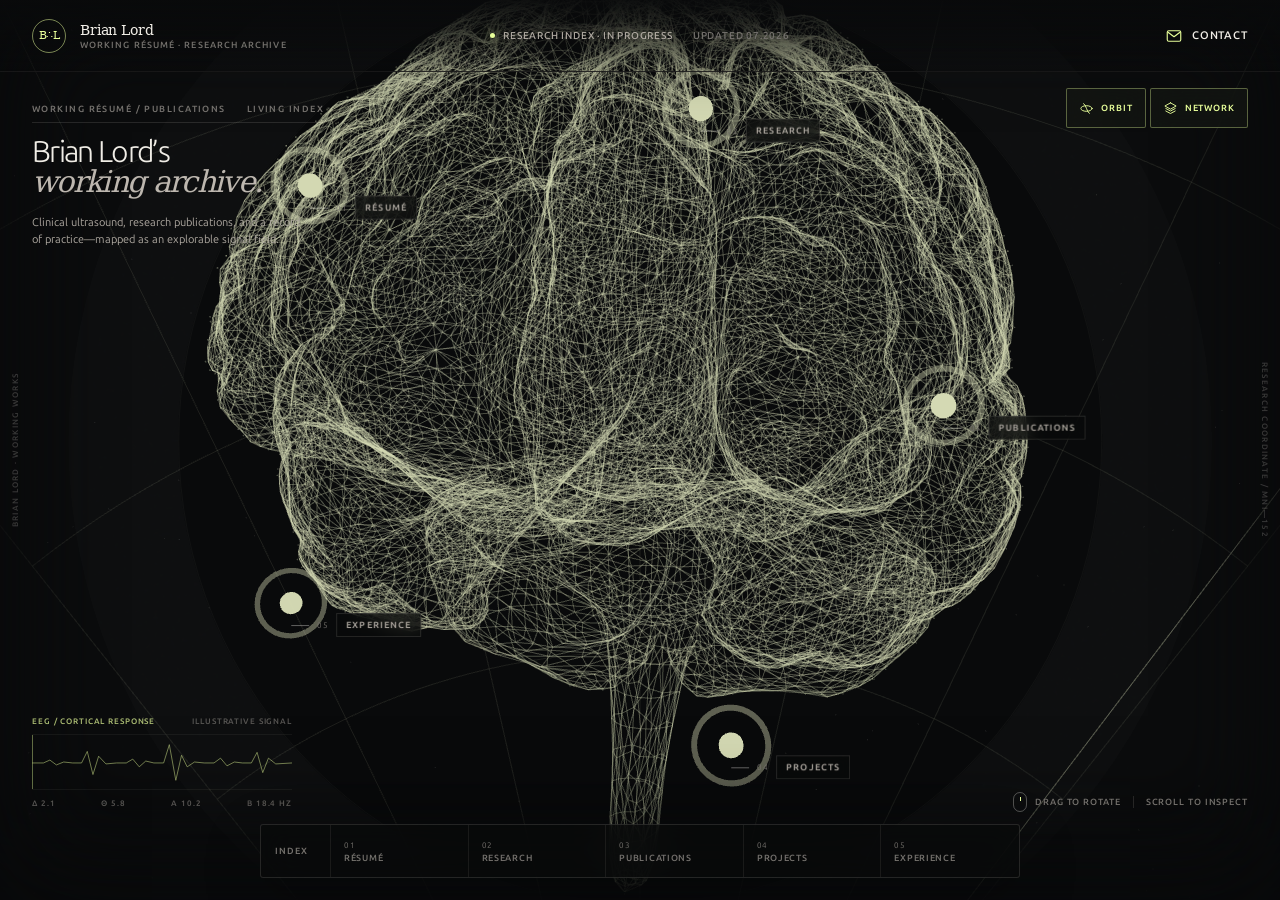
==== commit 4a7f5a57: "Add intuitive atlas return and expandable records" ====
--- a/index.html
+++ b/index.html
@@ -1 +1 @@
-<!DOCTYPE html><html lang="en"><head><meta charSet="utf-8"/><meta name="viewport" content="width=device-width, initial-scale=1"/><link rel="stylesheet" href="/_next/static/chunks/3dfkiw9x37e6r.css" data-precedence="next"/><link rel="preload" as="script" fetchPriority="low" href="/_next/static/chunks/1jq4o6yq14o4c.js"/><script src="/_next/static/chunks/3ntqy24tcldj6.js" async=""></script><script src="/_next/static/chunks/25o46h8mdjlrg.js" async=""></script><script src="/_next/static/chunks/turbopack-1tgm-5axp195g.js" async=""></script><script src="/_next/static/chunks/158myu8e_yme3.js" async=""></script><script src="/_next/static/chunks/1ups4o71-wovr.js" async=""></script><title>Brian Lord — Working Résumé &amp; Research Publications</title><meta name="description" content="Brian Lord’s interactive working résumé and three-dimensional archive of research, publications, projects, and experience."/><link rel="icon" href="/icon.svg?icon.02lhd4qc8a3ah.svg" sizes="any" type="image/svg+xml"/><script src="/_next/static/chunks/0cz1d0mv5g_q7.js" noModule=""></script></head><body><div hidden=""><!--$--><!--/$--></div><main class="atlas-shell "><a class="skip-link" href="#atlas-index">Skip to atlas index</a><div class="loading-screen " aria-hidden="false"><div class="loading-screen__mark"><span></span><span></span><span></span></div><p>Mapping Brian Lord’s working archive</p><div class="loading-screen__track"><span class=""></span></div></div><header class="site-header"><a class="identity" href="#" aria-label="Brian Lord home"><span class="identity__glyph" aria-hidden="true">B∴L</span><span class="identity__copy"><strong>Brian Lord</strong><span>Working résumé · research archive</span></span></a><div class="site-header__status"><span class="live-dot" aria-hidden="true"></span>Research index · in progress<span class="site-header__coordinates">Updated 07.2026</span></div><a class="contact-link" href="mailto:hello@brianlord.work"><svg viewBox="0 0 24 24" aria-hidden="true" fill="none" stroke="currentColor" stroke-width="1.5" stroke-linecap="round" stroke-linejoin="round"><rect x="3" y="5" width="18" height="14" rx="2"></rect><path d="m4 7 8 6 8-6"></path></svg><span>Contact</span></a></header><section class="hero-copy" aria-labelledby="hero-title"><div class="hero-copy__eyebrow"><span>Working résumé / publications</span><span>Living index</span></div><h1 id="hero-title">Brian Lord’s<br/><em>working archive.</em></h1><p>Clinical ultrasound, research publications, and a record of practice—mapped as an explorable signal field.</p></section><div class="scene-wrap" aria-label="Interactive three-dimensional brain"><div class="brain-stage"><div class="brain-stage__vignette" aria-hidden="true"></div><div class="brain-stage__labels"><button type="button" class="atlas-marker   atlas-marker--east" aria-label="Open Résumé"><span class="atlas-marker__index">01</span><span class="atlas-marker__label">Résumé</span><span class="atlas-probe" aria-hidden="true"><span class="atlas-probe__topline"><span>01<!-- --> · region</span><span>PFC · 42</span></span><strong>Résumé</strong><span class="atlas-probe__atlas">Prefrontal cortex</span><span class="atlas-probe__description">Working history, point of view, and present questions.</span><span class="atlas-probe__action">Enter cortical region <span>↗</span></span></span></button><button type="button" class="atlas-marker   atlas-marker--west" aria-label="Open Research"><span class="atlas-marker__index">02</span><span class="atlas-marker__label">Research</span><span class="atlas-probe" aria-hidden="true"><span class="atlas-probe__topline"><span>02<!-- --> · region</span><span>BA7 · 18</span></span><strong>Research</strong><span class="atlas-probe__atlas">Parietal association area</span><span class="atlas-probe__description">Active inquiries into cognition, systems, and intelligence.</span><span class="atlas-probe__action">Enter cortical region <span>↗</span></span></span></button><button type="button" class="atlas-marker   atlas-marker--west" aria-label="Open Publications"><span class="atlas-marker__index">03</span><span class="atlas-marker__label">Publications</span><span class="atlas-probe" aria-hidden="true"><span class="atlas-probe__topline"><span>03<!-- --> · region</span><span>BA22 · 31</span></span><strong>Publications</strong><span class="atlas-probe__atlas">Temporal language network</span><span class="atlas-probe__description">Peer-reviewed work, essays, and papers in progress.</span><span class="atlas-probe__action">Enter cortical region <span>↗</span></span></span></button><button type="button" class="atlas-marker   atlas-marker--west" aria-label="Open Projects"><span class="atlas-marker__index">04</span><span class="atlas-marker__label">Projects</span><span class="atlas-probe" aria-hidden="true"><span class="atlas-probe__topline"><span>04<!-- --> · region</span><span>V2 · 09</span></span><strong>Projects</strong><span class="atlas-probe__atlas">Visual systems cortex</span><span class="atlas-probe__description">Research instruments, prototypes, and field experiments.</span><span class="atlas-probe__action">Enter cortical region <span>↗</span></span></span></button><button type="button" class="atlas-marker   atlas-marker--east" aria-label="Open Experience"><span class="atlas-marker__index">05</span><span class="atlas-marker__label">Experience</span><span class="atlas-probe" aria-hidden="true"><span class="atlas-probe__topline"><span>05<!-- --> · region</span><span>SMA · 24</span></span><strong>Experience</strong><span class="atlas-probe__atlas">Motor planning network</span><span class="atlas-probe__description">Appointments, collaborations, education, and practice.</span><span class="atlas-probe__action">Enter cortical region <span>↗</span></span></span></button></div></div><div class="scene-instruction" aria-hidden="true"><span class="scene-instruction__mouse"></span>Drag to rotate<span class="scene-instruction__divider"></span>Scroll to inspect</div><div class="scene-controls" aria-label="Visualization controls"><button type="button" class="is-active" aria-pressed="true"><svg viewBox="0 0 24 24" aria-hidden="true" fill="none" stroke="currentColor" stroke-width="1.5" stroke-linecap="round" stroke-linejoin="round"><ellipse cx="12" cy="12" rx="9" ry="4.5"></ellipse><path d="M7.5 4.2c1.8 1.6 3.4 4.3 4.5 7.8 1.1 3.5 2.7 6.2 4.5 7.8"></path></svg><span>Orbit</span></button><button type="button" class="is-active" aria-pressed="true"><svg viewBox="0 0 24 24" aria-hidden="true" fill="none" stroke="currentColor" stroke-width="1.5" stroke-linecap="round" stroke-linejoin="round"><path d="m12 3 9 5-9 5-9-5 9-5Zm-7.5 9 7.5 4 7.5-4M4.5 16l7.5 4 7.5-4"></path></svg><span>Network</span></button></div></div><figure class="signal-monitor" aria-label="Illustrative EEG signal"><figcaption><span>EEG / cortical response</span><span>Illustrative signal</span></figcaption><div class="signal-monitor__plot"><svg viewBox="0 0 320 56" preserveAspectRatio="none" aria-hidden="true"><polyline points="0,29 14,29 22,26 30,31 39,28 50,29 61,29 68,17 75,41 82,22 91,30 104,29 116,29 124,25 132,33 140,27 150,29 162,29 169,10 177,47 184,21 191,33 200,28 212,29 224,29 232,24 240,32 249,28 259,29 270,29 277,18 284,39 291,24 300,30 320,29"></polyline></svg><span class="signal-monitor__sweep" aria-hidden="true"></span></div><div class="signal-monitor__bands"><span>δ 2.1</span><span>θ 5.8</span><span>α 10.2</span><span>β 18.4 Hz</span></div></figure><section class="focus-space " aria-hidden="true" aria-live="polite"></section><nav class="atlas-index" id="atlas-index" aria-label="Atlas sections"><span class="atlas-index__label">Index<span>05<!-- --> regions</span></span><div class="atlas-index__items"><button type="button" class=""><span>01</span><strong>Résumé</strong></button><button type="button" class=""><span>02</span><strong>Research</strong></button><button type="button" class=""><span>03</span><strong>Publications</strong></button><button type="button" class=""><span>04</span><strong>Projects</strong></button><button type="button" class=""><span>05</span><strong>Experience</strong></button></div><span class="atlas-index__keyhint"><kbd>←</kbd><kbd>→</kbd>Navigate</span></nav><div class="edge-caption edge-caption--left">Brian Lord · Working works</div><div class="edge-caption edge-caption--right">Research coordinate / MNI—152</div></main><!--$--><!--/$--><script src="/_next/static/chunks/1jq4o6yq14o4c.js" id="_R_" async=""></script><script>(self.__next_f=self.__next_f||[]).push([0])</script><script>self.__next_f.push([1,"1:\"$Sreact.fragment\"\n2:I[39756,[\"/_next/static/chunks/158myu8e_yme3.js\"],\"default\"]\n3:I[37457,[\"/_next/static/chunks/158myu8e_yme3.js\"],\"default\"]\n4:I[47257,[\"/_next/static/chunks/158myu8e_yme3.js\"],\"ClientPageRoot\"]\n5:I[31713,[\"/_next/static/chunks/158myu8e_yme3.js\",\"/_next/static/chunks/1ups4o71-wovr.js\"],\"default\"]\n8:I[97367,[\"/_next/static/chunks/158myu8e_yme3.js\"],\"OutletBoundary\"]\n9:\"$Sreact.suspense\"\nb:I[97367,[\"/_next/static/chunks/158myu8e_yme3.js\"],\"ViewportBoundary\"]\nd:I[97367,[\"/_next/static/chunks/158myu8e_yme3.js\"],\"MetadataBoundary\"]\nf:I[68027,[\"/_next/static/chunks/158myu8e_yme3.js\"],\"default\",1]\n:HL[\"/_next/static/chunks/3dfkiw9x37e6r.css\",\"style\"]\n"])</script><script>self.__next_f.push([1,"0:{\"P\":null,\"c\":[\"\",\"\"],\"q\":\"\",\"i\":false,\"f\":[[[\"\",{\"children\":[\"__PAGE__\",{}]},\"$undefined\",\"$undefined\",16],[[\"$\",\"$1\",\"c\",{\"children\":[[[\"$\",\"link\",\"0\",{\"rel\":\"stylesheet\",\"href\":\"/_next/static/chunks/3dfkiw9x37e6r.css\",\"precedence\":\"next\",\"crossOrigin\":\"$undefined\",\"nonce\":\"$undefined\"}],[\"$\",\"script\",\"script-0\",{\"src\":\"/_next/static/chunks/158myu8e_yme3.js\",\"async\":true,\"nonce\":\"$undefined\"}]],[\"$\",\"html\",null,{\"lang\":\"en\",\"suppressHydrationWarning\":true,\"children\":[\"$\",\"body\",null,{\"suppressHydrationWarning\":true,\"children\":[\"$\",\"$L2\",null,{\"parallelRouterKey\":\"children\",\"error\":\"$undefined\",\"errorStyles\":\"$undefined\",\"errorScripts\":\"$undefined\",\"template\":[\"$\",\"$L3\",null,{}],\"templateStyles\":\"$undefined\",\"templateScripts\":\"$undefined\",\"notFound\":[[[\"$\",\"title\",null,{\"children\":\"404: This page could not be found.\"}],[\"$\",\"div\",null,{\"style\":{\"fontFamily\":\"system-ui,\\\"Segoe UI\\\",Roboto,Helvetica,Arial,sans-serif,\\\"Apple Color Emoji\\\",\\\"Segoe UI Emoji\\\"\",\"height\":\"100vh\",\"textAlign\":\"center\",\"display\":\"flex\",\"flexDirection\":\"column\",\"alignItems\":\"center\",\"justifyContent\":\"center\"},\"children\":[\"$\",\"div\",null,{\"children\":[[\"$\",\"style\",null,{\"dangerouslySetInnerHTML\":{\"__html\":\"body{color:#000;background:#fff;margin:0}.next-error-h1{border-right:1px solid rgba(0,0,0,.3)}@media (prefers-color-scheme:dark){body{color:#fff;background:#000}.next-error-h1{border-right:1px solid rgba(255,255,255,.3)}}\"}}],[\"$\",\"h1\",null,{\"className\":\"next-error-h1\",\"style\":{\"display\":\"inline-block\",\"margin\":\"0 20px 0 0\",\"padding\":\"0 23px 0 0\",\"fontSize\":24,\"fontWeight\":500,\"verticalAlign\":\"top\",\"lineHeight\":\"49px\"},\"children\":404}],[\"$\",\"div\",null,{\"style\":{\"display\":\"inline-block\"},\"children\":[\"$\",\"h2\",null,{\"style\":{\"fontSize\":14,\"fontWeight\":400,\"lineHeight\":\"49px\",\"margin\":0},\"children\":\"This page could not be found.\"}]}]]}]}]],[]],\"forbidden\":\"$undefined\",\"unauthorized\":\"$undefined\"}]}]}]]}],{\"children\":[[\"$\",\"$1\",\"c\",{\"children\":[[\"$\",\"$L4\",null,{\"Component\":\"$5\",\"serverProvidedParams\":{\"searchParams\":{},\"params\":{},\"promises\":[\"$@6\",\"$@7\"]}}],[[\"$\",\"script\",\"script-0\",{\"src\":\"/_next/static/chunks/1ups4o71-wovr.js\",\"async\":true,\"nonce\":\"$undefined\"}]],[\"$\",\"$L8\",null,{\"children\":[\"$\",\"$9\",null,{\"name\":\"Next.MetadataOutlet\",\"children\":\"$@a\"}]}]]}],{},null,false,null]},null,false,null],[\"$\",\"$1\",\"h\",{\"children\":[null,[\"$\",\"$Lb\",null,{\"children\":\"$Lc\"}],[\"$\",\"div\",null,{\"hidden\":true,\"children\":[\"$\",\"$Ld\",null,{\"children\":[\"$\",\"$9\",null,{\"name\":\"Next.Metadata\",\"children\":\"$Le\"}]}]}],null]}],false]],\"m\":\"$undefined\",\"G\":[\"$f\",[[\"$\",\"link\",\"0\",{\"rel\":\"stylesheet\",\"href\":\"/_next/static/chunks/3dfkiw9x37e6r.css\",\"precedence\":\"next\",\"crossOrigin\":\"$undefined\",\"nonce\":\"$undefined\"}]]],\"S\":true,\"h\":null,\"s\":\"$undefined\",\"l\":\"$undefined\",\"p\":\"$undefined\",\"d\":\"$undefined\",\"b\":\"TwY8ssUVARL6vgqkMomlM\"}\n"])</script><script>self.__next_f.push([1,"6:{}\n7:\"$0:f:0:1:1:children:0:props:children:0:props:serverProvidedParams:params\"\n"])</script><script>self.__next_f.push([1,"c:[[\"$\",\"meta\",\"0\",{\"charSet\":\"utf-8\"}],[\"$\",\"meta\",\"1\",{\"name\":\"viewport\",\"content\":\"width=device-width, initial-scale=1\"}]]\n"])</script><script>self.__next_f.push([1,"10:I[27201,[\"/_next/static/chunks/158myu8e_yme3.js\"],\"IconMark\"]\na:null\ne:[[\"$\",\"title\",\"0\",{\"children\":\"Brian Lord — Working Résumé \u0026 Research Publications\"}],[\"$\",\"meta\",\"1\",{\"name\":\"description\",\"content\":\"Brian Lord’s interactive working résumé and three-dimensional archive of research, publications, projects, and experience.\"}],[\"$\",\"link\",\"2\",{\"rel\":\"icon\",\"href\":\"/icon.svg?icon.02lhd4qc8a3ah.svg\",\"sizes\":\"any\",\"type\":\"image/svg+xml\"}],[\"$\",\"$L10\",\"3\",{}]]\n"])</script></body></html>+<!DOCTYPE html><html lang="en"><head><meta charSet="utf-8"/><meta name="viewport" content="width=device-width, initial-scale=1"/><link rel="stylesheet" href="/_next/static/chunks/144_i5i9vpcys.css" data-precedence="next"/><link rel="preload" as="script" fetchPriority="low" href="/_next/static/chunks/1jq4o6yq14o4c.js"/><script src="/_next/static/chunks/3ntqy24tcldj6.js" async=""></script><script src="/_next/static/chunks/25o46h8mdjlrg.js" async=""></script><script src="/_next/static/chunks/turbopack-1tgm-5axp195g.js" async=""></script><script src="/_next/static/chunks/158myu8e_yme3.js" async=""></script><script src="/_next/static/chunks/1o94is-jzqe2e.js" async=""></script><title>Brian Lord — Working Résumé &amp; Research Publications</title><meta name="description" content="Brian Lord’s interactive working résumé and three-dimensional archive of research, publications, projects, and experience."/><link rel="icon" href="/icon.svg?icon.02lhd4qc8a3ah.svg" sizes="any" type="image/svg+xml"/><script src="/_next/static/chunks/0cz1d0mv5g_q7.js" noModule=""></script></head><body><div hidden=""><!--$--><!--/$--></div><main class="atlas-shell "><a class="skip-link" href="#atlas-index">Skip to atlas index</a><div class="loading-screen " aria-hidden="false"><div class="loading-screen__mark"><span></span><span></span><span></span></div><p>Mapping Brian Lord’s working archive</p><div class="loading-screen__track"><span class=""></span></div></div><header class="site-header"><a class="identity" href="#" aria-label="Brian Lord home"><span class="identity__glyph" aria-hidden="true">B∴L</span><span class="identity__copy"><strong>Brian Lord</strong><span>Working résumé · research archive</span></span></a><div class="site-header__status"><span class="live-dot" aria-hidden="true"></span>Research index · in progress<span class="site-header__coordinates">Updated 07.2026</span></div><a class="contact-link" href="mailto:hello@brianlord.work"><svg viewBox="0 0 24 24" aria-hidden="true" fill="none" stroke="currentColor" stroke-width="1.5" stroke-linecap="round" stroke-linejoin="round"><rect x="3" y="5" width="18" height="14" rx="2"></rect><path d="m4 7 8 6 8-6"></path></svg><span>Contact</span></a></header><section class="hero-copy" aria-labelledby="hero-title"><div class="hero-copy__eyebrow"><span>Working résumé / publications</span><span>Living index</span></div><h1 id="hero-title">Brian Lord’s<br/><em>working archive.</em></h1><p>Clinical ultrasound, research publications, and a record of practice—mapped as an explorable signal field.</p></section><div class="scene-wrap" aria-label="Interactive three-dimensional brain"><div class="brain-stage"><div class="brain-stage__vignette" aria-hidden="true"></div><div class="brain-stage__labels"><button type="button" class="atlas-marker   atlas-marker--east" aria-label="Open Résumé"><span class="atlas-marker__index">01</span><span class="atlas-marker__label">Résumé</span><span class="atlas-probe" aria-hidden="true"><span class="atlas-probe__topline"><span>01<!-- --> · region</span><span>PFC · 42</span></span><strong>Résumé</strong><span class="atlas-probe__atlas">Prefrontal cortex</span><span class="atlas-probe__description">Working history, point of view, and present questions.</span><span class="atlas-probe__action">Enter cortical region <span>↗</span></span></span></button><button type="button" class="atlas-marker   atlas-marker--west" aria-label="Open Research"><span class="atlas-marker__index">02</span><span class="atlas-marker__label">Research</span><span class="atlas-probe" aria-hidden="true"><span class="atlas-probe__topline"><span>02<!-- --> · region</span><span>BA7 · 18</span></span><strong>Research</strong><span class="atlas-probe__atlas">Parietal association area</span><span class="atlas-probe__description">Active inquiries into cognition, systems, and intelligence.</span><span class="atlas-probe__action">Enter cortical region <span>↗</span></span></span></button><button type="button" class="atlas-marker   atlas-marker--west" aria-label="Open Publications"><span class="atlas-marker__index">03</span><span class="atlas-marker__label">Publications</span><span class="atlas-probe" aria-hidden="true"><span class="atlas-probe__topline"><span>03<!-- --> · region</span><span>BA22 · 31</span></span><strong>Publications</strong><span class="atlas-probe__atlas">Temporal language network</span><span class="atlas-probe__description">Peer-reviewed work, essays, and papers in progress.</span><span class="atlas-probe__action">Enter cortical region <span>↗</span></span></span></button><button type="button" class="atlas-marker   atlas-marker--west" aria-label="Open Projects"><span class="atlas-marker__index">04</span><span class="atlas-marker__label">Projects</span><span class="atlas-probe" aria-hidden="true"><span class="atlas-probe__topline"><span>04<!-- --> · region</span><span>V2 · 09</span></span><strong>Projects</strong><span class="atlas-probe__atlas">Visual systems cortex</span><span class="atlas-probe__description">Research instruments, prototypes, and field experiments.</span><span class="atlas-probe__action">Enter cortical region <span>↗</span></span></span></button><button type="button" class="atlas-marker   atlas-marker--east" aria-label="Open Experience"><span class="atlas-marker__index">05</span><span class="atlas-marker__label">Experience</span><span class="atlas-probe" aria-hidden="true"><span class="atlas-probe__topline"><span>05<!-- --> · region</span><span>SMA · 24</span></span><strong>Experience</strong><span class="atlas-probe__atlas">Motor planning network</span><span class="atlas-probe__description">Appointments, collaborations, education, and practice.</span><span class="atlas-probe__action">Enter cortical region <span>↗</span></span></span></button></div></div><div class="scene-instruction" aria-hidden="true"><span class="scene-instruction__mouse"></span>Drag to rotate<span class="scene-instruction__divider"></span>Scroll to inspect</div><div class="scene-controls" aria-label="Visualization controls"><button type="button" class="is-active" aria-pressed="true"><svg viewBox="0 0 24 24" aria-hidden="true" fill="none" stroke="currentColor" stroke-width="1.5" stroke-linecap="round" stroke-linejoin="round"><ellipse cx="12" cy="12" rx="9" ry="4.5"></ellipse><path d="M7.5 4.2c1.8 1.6 3.4 4.3 4.5 7.8 1.1 3.5 2.7 6.2 4.5 7.8"></path></svg><span>Orbit</span></button><button type="button" class="is-active" aria-pressed="true"><svg viewBox="0 0 24 24" aria-hidden="true" fill="none" stroke="currentColor" stroke-width="1.5" stroke-linecap="round" stroke-linejoin="round"><path d="m12 3 9 5-9 5-9-5 9-5Zm-7.5 9 7.5 4 7.5-4M4.5 16l7.5 4 7.5-4"></path></svg><span>Network</span></button></div></div><figure class="signal-monitor" aria-label="Illustrative EEG signal"><figcaption><span>EEG / cortical response</span><span>Illustrative signal</span></figcaption><div class="signal-monitor__plot"><svg viewBox="0 0 320 56" preserveAspectRatio="none" aria-hidden="true"><polyline points="0,29 14,29 22,26 30,31 39,28 50,29 61,29 68,17 75,41 82,22 91,30 104,29 116,29 124,25 132,33 140,27 150,29 162,29 169,10 177,47 184,21 191,33 200,28 212,29 224,29 232,24 240,32 249,28 259,29 270,29 277,18 284,39 291,24 300,30 320,29"></polyline></svg><span class="signal-monitor__sweep" aria-hidden="true"></span></div><div class="signal-monitor__bands"><span>δ 2.1</span><span>θ 5.8</span><span>α 10.2</span><span>β 18.4 Hz</span></div></figure><section class="focus-space " aria-hidden="true" aria-live="polite"></section><nav class="atlas-index" id="atlas-index" aria-label="Atlas sections"><span class="atlas-index__label">Index<span>05<!-- --> regions</span></span><div class="atlas-index__items"><button type="button" class=""><span>01</span><strong>Résumé</strong></button><button type="button" class=""><span>02</span><strong>Research</strong></button><button type="button" class=""><span>03</span><strong>Publications</strong></button><button type="button" class=""><span>04</span><strong>Projects</strong></button><button type="button" class=""><span>05</span><strong>Experience</strong></button></div><span class="atlas-index__keyhint"><kbd>←</kbd><kbd>→</kbd>Navigate</span></nav><div class="edge-caption edge-caption--left">Brian Lord · Working works</div><div class="edge-caption edge-caption--right">Research coordinate / MNI—152</div></main><!--$--><!--/$--><script src="/_next/static/chunks/1jq4o6yq14o4c.js" id="_R_" async=""></script><script>(self.__next_f=self.__next_f||[]).push([0])</script><script>self.__next_f.push([1,"1:\"$Sreact.fragment\"\n2:I[39756,[\"/_next/static/chunks/158myu8e_yme3.js\"],\"default\"]\n3:I[37457,[\"/_next/static/chunks/158myu8e_yme3.js\"],\"default\"]\n4:I[47257,[\"/_next/static/chunks/158myu8e_yme3.js\"],\"ClientPageRoot\"]\n5:I[31713,[\"/_next/static/chunks/158myu8e_yme3.js\",\"/_next/static/chunks/1o94is-jzqe2e.js\"],\"default\"]\n8:I[97367,[\"/_next/static/chunks/158myu8e_yme3.js\"],\"OutletBoundary\"]\n9:\"$Sreact.suspense\"\nb:I[97367,[\"/_next/static/chunks/158myu8e_yme3.js\"],\"ViewportBoundary\"]\nd:I[97367,[\"/_next/static/chunks/158myu8e_yme3.js\"],\"MetadataBoundary\"]\nf:I[68027,[\"/_next/static/chunks/158myu8e_yme3.js\"],\"default\",1]\n:HL[\"/_next/static/chunks/144_i5i9vpcys.css\",\"style\"]\n"])</script><script>self.__next_f.push([1,"0:{\"P\":null,\"c\":[\"\",\"\"],\"q\":\"\",\"i\":false,\"f\":[[[\"\",{\"children\":[\"__PAGE__\",{}]},\"$undefined\",\"$undefined\",16],[[\"$\",\"$1\",\"c\",{\"children\":[[[\"$\",\"link\",\"0\",{\"rel\":\"stylesheet\",\"href\":\"/_next/static/chunks/144_i5i9vpcys.css\",\"precedence\":\"next\",\"crossOrigin\":\"$undefined\",\"nonce\":\"$undefined\"}],[\"$\",\"script\",\"script-0\",{\"src\":\"/_next/static/chunks/158myu8e_yme3.js\",\"async\":true,\"nonce\":\"$undefined\"}]],[\"$\",\"html\",null,{\"lang\":\"en\",\"suppressHydrationWarning\":true,\"children\":[\"$\",\"body\",null,{\"suppressHydrationWarning\":true,\"children\":[\"$\",\"$L2\",null,{\"parallelRouterKey\":\"children\",\"error\":\"$undefined\",\"errorStyles\":\"$undefined\",\"errorScripts\":\"$undefined\",\"template\":[\"$\",\"$L3\",null,{}],\"templateStyles\":\"$undefined\",\"templateScripts\":\"$undefined\",\"notFound\":[[[\"$\",\"title\",null,{\"children\":\"404: This page could not be found.\"}],[\"$\",\"div\",null,{\"style\":{\"fontFamily\":\"system-ui,\\\"Segoe UI\\\",Roboto,Helvetica,Arial,sans-serif,\\\"Apple Color Emoji\\\",\\\"Segoe UI Emoji\\\"\",\"height\":\"100vh\",\"textAlign\":\"center\",\"display\":\"flex\",\"flexDirection\":\"column\",\"alignItems\":\"center\",\"justifyContent\":\"center\"},\"children\":[\"$\",\"div\",null,{\"children\":[[\"$\",\"style\",null,{\"dangerouslySetInnerHTML\":{\"__html\":\"body{color:#000;background:#fff;margin:0}.next-error-h1{border-right:1px solid rgba(0,0,0,.3)}@media (prefers-color-scheme:dark){body{color:#fff;background:#000}.next-error-h1{border-right:1px solid rgba(255,255,255,.3)}}\"}}],[\"$\",\"h1\",null,{\"className\":\"next-error-h1\",\"style\":{\"display\":\"inline-block\",\"margin\":\"0 20px 0 0\",\"padding\":\"0 23px 0 0\",\"fontSize\":24,\"fontWeight\":500,\"verticalAlign\":\"top\",\"lineHeight\":\"49px\"},\"children\":404}],[\"$\",\"div\",null,{\"style\":{\"display\":\"inline-block\"},\"children\":[\"$\",\"h2\",null,{\"style\":{\"fontSize\":14,\"fontWeight\":400,\"lineHeight\":\"49px\",\"margin\":0},\"children\":\"This page could not be found.\"}]}]]}]}]],[]],\"forbidden\":\"$undefined\",\"unauthorized\":\"$undefined\"}]}]}]]}],{\"children\":[[\"$\",\"$1\",\"c\",{\"children\":[[\"$\",\"$L4\",null,{\"Component\":\"$5\",\"serverProvidedParams\":{\"searchParams\":{},\"params\":{},\"promises\":[\"$@6\",\"$@7\"]}}],[[\"$\",\"script\",\"script-0\",{\"src\":\"/_next/static/chunks/1o94is-jzqe2e.js\",\"async\":true,\"nonce\":\"$undefined\"}]],[\"$\",\"$L8\",null,{\"children\":[\"$\",\"$9\",null,{\"name\":\"Next.MetadataOutlet\",\"children\":\"$@a\"}]}]]}],{},null,false,null]},null,false,null],[\"$\",\"$1\",\"h\",{\"children\":[null,[\"$\",\"$Lb\",null,{\"children\":\"$Lc\"}],[\"$\",\"div\",null,{\"hidden\":true,\"children\":[\"$\",\"$Ld\",null,{\"children\":[\"$\",\"$9\",null,{\"name\":\"Next.Metadata\",\"children\":\"$Le\"}]}]}],null]}],false]],\"m\":\"$undefined\",\"G\":[\"$f\",[[\"$\",\"link\",\"0\",{\"rel\":\"stylesheet\",\"href\":\"/_next/static/chunks/144_i5i9vpcys.css\",\"precedence\":\"next\",\"crossOrigin\":\"$undefined\",\"nonce\":\"$undefined\"}]]],\"S\":true,\"h\":null,\"s\":\"$undefined\",\"l\":\"$undefined\",\"p\":\"$undefined\",\"d\":\"$undefined\",\"b\":\"eQ0Q7ma3W_h7hOBrQWxRY\"}\n"])</script><script>self.__next_f.push([1,"6:{}\n7:\"$0:f:0:1:1:children:0:props:children:0:props:serverProvidedParams:params\"\n"])</script><script>self.__next_f.push([1,"c:[[\"$\",\"meta\",\"0\",{\"charSet\":\"utf-8\"}],[\"$\",\"meta\",\"1\",{\"name\":\"viewport\",\"content\":\"width=device-width, initial-scale=1\"}]]\n"])</script><script>self.__next_f.push([1,"10:I[27201,[\"/_next/static/chunks/158myu8e_yme3.js\"],\"IconMark\"]\na:null\ne:[[\"$\",\"title\",\"0\",{\"children\":\"Brian Lord — Working Résumé \u0026 Research Publications\"}],[\"$\",\"meta\",\"1\",{\"name\":\"description\",\"content\":\"Brian Lord’s interactive working résumé and three-dimensional archive of research, publications, projects, and experience.\"}],[\"$\",\"link\",\"2\",{\"rel\":\"icon\",\"href\":\"/icon.svg?icon.02lhd4qc8a3ah.svg\",\"sizes\":\"any\",\"type\":\"image/svg+xml\"}],[\"$\",\"$L10\",\"3\",{}]]\n"])</script></body></html>
--- a/_next/static/chunks/144_i5i9vpcys.css
+++ b/_next/static/chunks/144_i5i9vpcys.css
@@ -0,0 +1 @@
+@font-face{font-family:Atlas Sans;src:url(/fonts/UbuntuSans-Variable.ttf)format("truetype");font-weight:100 900;font-style:normal;font-display:swap}@font-face{font-family:Atlas Serif;src:url(/fonts/DejaVuSerif.ttf)format("truetype");font-weight:400;font-style:normal;font-display:swap}:root{--void:#090a0b;--void-soft:#0d0f10;--specimen:#bdb7af;--paper:#f0ede6;--paper-dim:#afa9a1;--paper-faint:#74716d;--synapse:#e8ff9a;--synapse-ink:#14170d;--line:#f0ede61f;--line-soft:#f0ede613;--glass:#0f1112d1;--panel:#0c0e0ff5;--ease-out:cubic-bezier(.23, 1, .32, 1);--ease-move:cubic-bezier(.77, 0, .175, 1)}*{box-sizing:border-box}html,body{background:var(--void);width:100%;min-height:100%;color:var(--paper);margin:0}body{-webkit-font-smoothing:antialiased;text-rendering:optimizelegibility;font-family:Atlas Sans,sans-serif;overflow:hidden}button,a{color:inherit}button{font:inherit}::selection{color:var(--synapse-ink);background:var(--synapse)}.skip-link{z-index:100;color:var(--synapse-ink);background:var(--synapse);padding:10px 14px;font-size:13px;font-weight:650;position:fixed;top:8px;left:8px;transform:translateY(-150%)}.skip-link:focus{transform:translateY(0)}.atlas-shell{isolation:isolate;background:var(--void);width:100vw;height:100svh;min-height:640px;position:relative;overflow:hidden}.atlas-shell:before{z-index:-2;content:"";border:1px solid #f0ede609;border-radius:50%;width:min(54vw,820px);height:min(54vw,820px);position:absolute;top:44%;left:57%;transform:translate(-50%,-50%);box-shadow:0 0 0 80px #f0ede603,0 0 0 220px #f0ede602}.atlas-shell:after{z-index:20;pointer-events:none;content:"";opacity:.13;mix-blend-mode:soft-light;background-image:url("data:image/svg+xml,%3Csvg viewBox='0 0 180 180' xmlns='http://www.w3.org/2000/svg'%3E%3Cfilter id='n'%3E%3CfeTurbulence type='fractalNoise' baseFrequency='.9' numOctaves='3' stitchTiles='stitch'/%3E%3C/filter%3E%3Crect width='100%25' height='100%25' filter='url(%23n)' opacity='.24'/%3E%3C/svg%3E");position:absolute;inset:0}.loading-screen{z-index:80;transition:opacity .65s var(--ease-out), visibility 0s linear .65s;background:#090a0b;place-content:center;justify-items:center;display:grid;position:fixed;inset:0}.loading-screen.is-hidden{opacity:0;visibility:hidden;pointer-events:none}.loading-screen__mark{width:80px;height:80px;margin-bottom:28px;position:relative}.loading-screen__mark span{border:1px solid #e8ff9a9e;border-radius:50%;animation:2.6s linear infinite loader-orbit;position:absolute;inset:0}.loading-screen__mark span:nth-child(2){animation-delay:-860ms;transform:rotateX(68deg)}.loading-screen__mark span:nth-child(3){animation-delay:-1720ms;transform:rotateY(68deg)}.loading-screen p{color:var(--paper-dim);letter-spacing:.18em;text-transform:uppercase;margin:0 0 18px;font-size:10px;font-weight:600}.loading-screen__track{background:#f0ede61f;width:180px;height:1px;overflow:hidden}.loading-screen__track span{background:var(--synapse);transform-origin:0;width:100%;height:100%;transition:transform .85s var(--ease-out);display:block;transform:scaleX(.08)}.loading-screen__track span.is-loaded{transform:scaleX(1)}@keyframes loader-orbit{to{transform:rotate(360deg)}}.site-header{z-index:12;border-bottom:1px solid var(--line-soft);grid-template-columns:1fr auto 1fr;align-items:center;height:80px;padding:0 40px;display:grid;position:absolute;top:0;left:0;right:0}.identity{width:fit-content;color:inherit;align-items:center;gap:14px;text-decoration:none;display:inline-flex}.identity__glyph{width:38px;height:38px;color:var(--synapse);letter-spacing:-.08em;border:1px solid #e8ff9a80;border-radius:50%;place-items:center;font-family:Atlas Serif,serif;font-size:11px;display:grid}.identity__copy{gap:2px;display:grid}.identity__copy strong{letter-spacing:-.01em;font-family:Atlas Serif,serif;font-size:14px;font-weight:400}.identity__copy>span{color:var(--paper-faint);letter-spacing:.12em;text-transform:uppercase;font-size:9px;font-weight:600}.site-header__status{color:var(--paper-dim);letter-spacing:.08em;text-transform:uppercase;align-items:center;gap:8px;font-size:10px;font-weight:550;display:flex}.site-header__coordinates{color:var(--paper-faint);margin-left:12px}.live-dot{background:var(--synapse);border-radius:50%;width:5px;height:5px;box-shadow:0 0 12px #e8ff9ab3}.contact-link{min-height:44px;color:var(--paper);letter-spacing:.08em;text-transform:uppercase;justify-self:end;align-items:center;gap:9px;font-size:11px;font-weight:600;text-decoration:none;display:inline-flex}.contact-link svg{width:18px;height:18px;color:var(--synapse)}.contact-link:focus-visible,.identity:focus-visible,.atlas-index button:focus-visible,.scene-controls button:focus-visible,.atlas-marker:focus-visible,.icon-button:focus-visible,.detail-item button:focus-visible{outline:1px solid var(--synapse);outline-offset:4px}.hero-copy{z-index:8;pointer-events:none;width:min(29vw,420px);position:absolute;top:132px;left:5.5vw}.hero-copy__eyebrow{border-bottom:1px solid var(--line);color:var(--paper-faint);letter-spacing:.16em;text-transform:uppercase;justify-content:space-between;align-items:center;margin-bottom:24px;padding-bottom:10px;font-size:9px;font-weight:650;display:flex}.hero-copy h1{color:var(--paper);letter-spacing:-.055em;text-wrap:balance;margin:0;font-family:Atlas Sans,sans-serif;font-size:clamp(38px,3.8vw,62px);font-weight:290;line-height:.94}.hero-copy h1 em{color:var(--specimen);font-family:Atlas Serif,serif;font-weight:400}.hero-copy>p{max-width:365px;color:var(--paper-dim);text-wrap:pretty;margin:26px 0 0;font-size:13px;font-weight:400;line-height:1.6}.signal-monitor{z-index:9;opacity:.72;width:min(22vw,300px);transition:opacity .18s var(--ease-out);margin:0;position:absolute;bottom:132px;left:5.5vw}.has-panel .signal-monitor{opacity:.24}.signal-monitor figcaption,.signal-monitor__bands{color:var(--paper-faint);letter-spacing:.11em;text-transform:uppercase;justify-content:space-between;align-items:center;font-size:8px;font-weight:650;display:flex}.signal-monitor figcaption{margin-bottom:8px}.signal-monitor figcaption span:first-child{color:var(--synapse)}.signal-monitor__plot{border-top:1px solid var(--line-soft);border-bottom:1px solid var(--line-soft);height:56px;position:relative;overflow:hidden}.signal-monitor svg{width:100%;height:100%;position:absolute;inset:0}.signal-monitor polyline{fill:none;stroke:#e8ff9aa3;stroke-width:1px;vector-effect:non-scaling-stroke}.signal-monitor__sweep{background:var(--synapse);opacity:.55;width:1px;animation:6.4s linear infinite signal-sweep;position:absolute;top:0;bottom:0;left:0}.signal-monitor__bands{font-variant-numeric:tabular-nums;padding-top:8px}@keyframes signal-sweep{0%{transform:translate(0)}to{transform:translate(min(22vw,300px))}}.scene-wrap{z-index:2;transition:right .42s var(--ease-move);position:absolute;inset:80px 0 108px 23vw}.has-panel .scene-wrap{right:min(33vw,510px)}.brain-stage{touch-action:none;position:absolute;inset:0;overflow:visible}.brain-stage canvas{cursor:grab;width:100%;height:100%;position:absolute;inset:0}.brain-stage canvas.is-dragging{cursor:grabbing}.brain-stage__vignette{z-index:2;pointer-events:none;box-shadow:inset 0 0 100px 55px var(--void);position:absolute;inset:0}.brain-stage__labels{z-index:5;pointer-events:none;position:absolute;inset:0}.atlas-marker{min-width:44px;min-height:44px;color:var(--paper-dim);cursor:pointer;pointer-events:auto;transform-origin:0;transition:color .18s var(--ease-out), opacity .18s var(--ease-out);background:0 0;border:0;align-items:center;gap:8px;padding:0;display:inline-flex;position:absolute;top:0;left:0}.atlas-marker:before{content:"";width:18px;height:1px;transition:width .18s var(--ease-out), background-color .18s var(--ease-out);background:#f0ede661}.atlas-marker__index{color:var(--paper-faint);font-variant-numeric:tabular-nums;letter-spacing:.08em;font-family:Atlas Sans,sans-serif;font-size:8px}.atlas-marker__label{border:1px solid var(--line);-webkit-backdrop-filter:blur(8px);backdrop-filter:blur(8px);letter-spacing:.12em;text-transform:uppercase;transition:border-color .18s var(--ease-out), background-color .18s var(--ease-out), opacity .12s var(--ease-out);background:#090a0bb8;padding:6px 9px;font-size:9px;font-weight:650}.atlas-marker:hover,.atlas-marker.is-active{color:var(--synapse)}.atlas-marker:hover:before,.atlas-marker.is-active:before{background:var(--synapse);width:28px}.atlas-marker.is-active .atlas-marker__label{border-color:var(--synapse);background:var(--synapse);color:var(--synapse-ink)}.atlas-marker.is-hovered .atlas-marker__label,.atlas-marker:hover .atlas-marker__label,.atlas-marker:focus-visible .atlas-marker__label{opacity:0}.atlas-probe{width:248px;color:var(--paper);opacity:0;pointer-events:none;text-align:left;transform-origin:0;-webkit-backdrop-filter:blur(18px);backdrop-filter:blur(18px);transition:opacity .18s var(--ease-out), transform .22s var(--ease-out);background:#0a0c0cf0;border:1px solid #e8ff9a5c;gap:6px;padding:16px;display:grid;position:absolute;top:50%;left:48px;transform:translateY(-50%)scale(.965);box-shadow:0 0 0 1px #0000002e,0 16px 48px #00000047}.atlas-marker--west .atlas-probe{transform-origin:100%;left:auto;right:calc(100% - 18px)}.atlas-marker.is-hovered .atlas-probe,.atlas-marker:hover .atlas-probe,.atlas-marker:focus-visible .atlas-probe{opacity:1;transform:translateY(-50%)scale(1)}.atlas-probe__topline{color:var(--paper-faint);letter-spacing:.12em;text-transform:uppercase;justify-content:space-between;margin-bottom:5px;font-size:8px;font-weight:650;display:flex}.atlas-probe>strong{color:var(--paper);letter-spacing:-.025em;text-transform:none;font-family:Atlas Serif,serif;font-size:22px;font-weight:400;line-height:1}.atlas-probe__atlas{color:var(--synapse);letter-spacing:.12em;text-transform:uppercase;font-size:8px;font-weight:650}.atlas-probe__description{color:var(--paper-dim);letter-spacing:0;text-transform:none;margin-top:4px;font-size:11px;font-weight:420;line-height:1.5}.atlas-probe__action{border-top:1px solid var(--line);color:var(--paper);letter-spacing:.12em;text-transform:uppercase;justify-content:space-between;margin-top:7px;padding-top:10px;font-size:8px;font-weight:650;display:flex}.atlas-probe__action>span{color:var(--synapse);font-size:12px}.scene-instruction{z-index:8;color:var(--paper-faint);letter-spacing:.1em;text-transform:uppercase;align-items:center;gap:8px;font-size:9px;font-weight:600;display:flex;position:absolute;bottom:18px;right:28px}.scene-instruction__mouse{border:1px solid #f0ede64d;border-radius:8px;width:14px;height:20px;position:relative}.scene-instruction__mouse:after{content:"";background:var(--synapse);width:1px;height:4px;position:absolute;top:4px;left:6px}.scene-instruction__divider{background:var(--line);width:1px;height:12px;margin:0 4px}.scene-controls{z-index:8;gap:4px;display:flex;position:absolute;top:20px;right:26px}.scene-controls button{border:1px solid var(--line);min-height:40px;color:var(--paper-faint);cursor:pointer;-webkit-backdrop-filter:blur(12px);backdrop-filter:blur(12px);letter-spacing:.1em;text-transform:uppercase;transition:color .16s var(--ease-out), border-color .16s var(--ease-out), background-color .16s var(--ease-out), transform .12s var(--ease-out);background:#090a0ba3;border-radius:2px;align-items:center;gap:7px;padding:0 12px;font-size:9px;font-weight:650;display:flex}.scene-controls button:hover,.scene-controls button.is-active{color:var(--synapse);background:#141712b8;border-color:#e8ff9a57}.scene-controls button:active{transform:scale(.97)}.scene-controls svg{width:15px;height:15px}.detail-panel{z-index:18;border-left:1px solid var(--line);background:var(--panel);-webkit-backdrop-filter:blur(28px);backdrop-filter:blur(28px);opacity:0;pointer-events:none;width:min(33vw,510px);transition:transform .42s var(--ease-move), opacity .22s var(--ease-out);position:absolute;top:80px;bottom:108px;right:0;overflow:hidden;transform:translate(100%)}.detail-panel.is-open{opacity:1;pointer-events:auto;transform:translate(0)}.detail-panel__header{border-bottom:1px solid var(--line-soft);justify-content:space-between;align-items:center;height:72px;padding:0 28px;display:flex}.detail-panel__header>div{gap:4px;display:grid}.detail-panel__index,.detail-panel__atlas-name{letter-spacing:.12em;text-transform:uppercase;font-size:9px;font-weight:650}.detail-panel__index{color:var(--synapse)}.detail-panel__atlas-name{color:var(--paper-faint)}.icon-button{width:44px;height:44px;color:var(--paper-dim);cursor:pointer;transition:color .15s var(--ease-out), transform .12s var(--ease-out);background:0 0;border:0;place-items:center;padding:0;display:grid}.icon-button:hover{color:var(--synapse)}.icon-button:active{transform:scale(.96)}.icon-button svg{width:20px;height:20px}.detail-panel__body{scrollbar-width:thin;scrollbar-color:var(--line) transparent;height:calc(100% - 72px);padding:38px 28px 48px;overflow-y:auto}.detail-panel__eyebrow{color:var(--paper-faint);letter-spacing:.14em;text-transform:uppercase;margin:0 0 18px;font-size:9px;font-weight:650}.detail-panel h2{letter-spacing:-.035em;text-wrap:balance;max-width:420px;margin:0;font-family:Atlas Serif,serif;font-size:clamp(30px,3vw,46px);font-weight:400;line-height:1.08}.detail-panel__summary{max-width:420px;color:var(--paper-dim);text-wrap:pretty;margin:22px 0 0;font-size:13px;line-height:1.65}.detail-panel__stat{border-top:1px solid var(--line);border-bottom:1px solid var(--line);grid-template-columns:88px 1fr;align-items:end;gap:18px;margin:34px 0 12px;padding:20px 0;display:grid}.detail-panel__stat strong{color:var(--synapse);letter-spacing:-.04em;font-variant-numeric:tabular-nums;font-size:38px;font-weight:320;line-height:1}.detail-panel__stat span{max-width:220px;color:var(--paper-faint);letter-spacing:.1em;text-transform:uppercase;font-size:10px;font-weight:600;line-height:1.35}.detail-list{display:grid}.detail-item{border-bottom:1px solid var(--line-soft);padding:24px 54px 26px 0;position:relative}.detail-item__topline{color:var(--paper-faint);letter-spacing:.1em;text-transform:uppercase;align-items:center;gap:10px;margin-bottom:10px;font-size:9px;font-weight:650;display:flex}.detail-item mark{color:var(--synapse);background:#e8ff9a1f;border-radius:2px;padding:4px 6px;font-size:8px}.detail-item h3{letter-spacing:-.015em;margin:0;font-size:16px;font-weight:560;line-height:1.25}.detail-item>p{color:var(--paper-faint);margin:10px 0 16px;font-size:12px;line-height:1.55}.detail-item button{min-height:36px;color:var(--paper-dim);cursor:pointer;letter-spacing:.1em;text-transform:uppercase;transition:color .15s var(--ease-out);background:0 0;border:0;align-items:center;gap:8px;padding:0;font-size:9px;font-weight:650;display:inline-flex}.detail-item button:hover{color:var(--synapse)}.detail-item button svg{width:15px;height:15px;transition:transform .15s var(--ease-out)}.detail-item button:hover svg{transform:translate(3px)}.detail-item__number{color:#f0ede633;font-variant-numeric:tabular-nums;font-family:Atlas Serif,serif;font-size:18px;position:absolute;top:24px;right:0}.atlas-index{z-index:14;border-top:1px solid var(--line);-webkit-backdrop-filter:blur(18px);backdrop-filter:blur(18px);background:#090a0beb;grid-template-columns:150px 1fr 150px;align-items:stretch;height:108px;padding:0 40px;display:grid;position:absolute;bottom:0;left:0;right:0}.atlas-index__label,.atlas-index__keyhint{color:var(--paper-faint);letter-spacing:.12em;text-transform:uppercase;align-items:center;font-size:9px;font-weight:650;display:flex}.atlas-index__label{flex-direction:column;justify-content:center;align-items:flex-start;gap:5px}.atlas-index__label>span{color:#f0ede64d}.atlas-index__items{border-right:1px solid var(--line-soft);border-left:1px solid var(--line-soft);grid-template-columns:repeat(5,minmax(100px,1fr));display:grid}.atlas-index__items button{border:0;border-right:1px solid var(--line-soft);min-width:0;color:var(--paper-faint);cursor:pointer;text-align:left;transition:color .18s var(--ease-out), background-color .18s var(--ease-out);background:0 0;flex-direction:column;justify-content:center;align-items:flex-start;gap:8px;padding:0 20px;display:flex;position:relative;overflow:hidden}.atlas-index__items button:last-child{border-right:0}.atlas-index__items button:after{content:"";background:var(--synapse);transform-origin:0;height:2px;transition:transform .22s var(--ease-out);position:absolute;bottom:0;left:0;right:0;transform:scaleX(0)}.atlas-index__items button:hover,.atlas-index__items button.is-active{color:var(--paper);background:#f0ede606}.atlas-index__items button:hover:after,.atlas-index__items button.is-active:after{transform:scaleX(1)}.atlas-index__items button>span{color:var(--paper-faint);font-variant-numeric:tabular-nums;letter-spacing:.08em;font-size:8px}.atlas-index__items button strong{letter-spacing:.08em;text-overflow:ellipsis;text-transform:uppercase;font-size:11px;font-weight:620;overflow:hidden}.atlas-index__keyhint{justify-content:flex-end;gap:4px}.atlas-index__keyhint kbd{border:1px solid var(--line);width:25px;height:25px;color:var(--paper-dim);border-radius:2px;place-items:center;font-family:inherit;font-size:11px;display:grid}.atlas-index__keyhint kbd+kbd{margin-right:6px}.edge-caption{z-index:7;color:#f0ede633;letter-spacing:.16em;text-transform:uppercase;writing-mode:vertical-rl;font-size:8px;font-weight:650;position:absolute;top:50%}.edge-caption--left{left:16px;transform:translateY(-50%)rotate(180deg)}.edge-caption--right{transition:opacity .16s var(--ease-out);right:16px;transform:translateY(-50%)}.has-panel .edge-caption--right{opacity:0}@media (max-width:1180px){.site-header{padding:0 28px}.hero-copy{width:min(31vw,400px);left:5vw}.hero-copy h1{font-size:clamp(40px,5vw,62px)}.scene-wrap{left:22vw}.has-panel .scene-wrap{right:420px}.detail-panel{width:420px}.atlas-index{grid-template-columns:100px 1fr 94px;padding:0 28px}.atlas-index__items button{padding:0 12px}.atlas-index__keyhint{font-size:0}}@media (max-width:880px){body{overflow:hidden}.atlas-shell{min-height:620px}.site-header{grid-template-columns:1fr auto;height:68px;padding:0 20px}.site-header__status,.signal-monitor,.identity__copy>span,.contact-link span{display:none}.hero-copy{width:calc(100vw - 40px);top:92px;left:20px}.hero-copy__eyebrow{width:100%;margin-bottom:12px}.hero-copy h1{font-size:clamp(35px,10.5vw,52px);line-height:.96}.hero-copy>p{max-width:310px;margin-top:14px;font-size:11px}.scene-wrap{inset:68px -8vw 92px}.has-panel .scene-wrap{right:-8vw}.scene-controls{top:auto;bottom:12px;right:18vw}.scene-instruction{font-size:0;bottom:20px;left:18vw;right:auto}.scene-instruction__divider{display:none}.brain-stage__vignette{box-shadow:inset 0 0 70px 38px var(--void)}.atlas-marker__label{font-size:8px}.atlas-marker:before{width:10px}.detail-panel{background:#0a0c0df9;border-left:0;width:100%;top:68px;bottom:92px}.detail-panel__body{padding:28px 20px 44px}.detail-panel__header{height:64px;padding:0 12px 0 20px}.detail-panel h2{font-size:36px}.atlas-index{scrollbar-width:none;height:92px;padding:0;display:block;overflow:auto hidden}.atlas-index::-webkit-scrollbar{display:none}.atlas-index__label,.atlas-index__keyhint{display:none}.atlas-index__items{border:0;grid-template-columns:repeat(5,128px);width:max-content;height:100%}.atlas-index__items button{padding:0 16px}.edge-caption{display:none}}@media (max-width:540px){.hero-copy__eyebrow span:last-child,.hero-copy>p,.atlas-marker__index{display:none}.atlas-marker__label{padding:5px 7px}.scene-controls button{justify-content:center;width:40px;padding:0}.scene-controls button span{display:none}.detail-panel__stat{grid-template-columns:74px 1fr}}@media (hover:none){.atlas-probe{display:none}.atlas-marker:hover .atlas-marker__label,.atlas-marker:focus-visible .atlas-marker__label{opacity:1}}@media (prefers-reduced-motion:reduce){*,:before,:after{scroll-behavior:auto!important;transition-duration:.001ms!important;animation-duration:.001ms!important;animation-iteration-count:1!important}}.atlas-shell:before{width:min(72vw,1040px);height:min(72vw,1040px);transition:opacity .7s var(--ease-out), transform .9s var(--ease-move);top:49%;left:50%;box-shadow:0 0 0 110px #f0ede603,0 0 0 300px #f0ede602}.atlas-shell.has-panel:before{opacity:.22;transform:translate(-50%,-50%)scale(1.3)}.site-header{background:linear-gradient(#090a0be0,#0000);border-bottom-color:#f0ede60e;height:72px;padding:0 32px}.identity__glyph{width:34px;height:34px}.hero-copy{width:292px;transition:opacity .45s var(--ease-out), transform .65s var(--ease-move), visibility 0s linear 0s;top:104px;left:32px}.hero-copy__eyebrow{margin-bottom:15px;padding-bottom:8px}.hero-copy h1{font-size:clamp(27px,2.35vw,38px);font-weight:320;line-height:.98}.hero-copy>p{max-width:276px;margin-top:16px;font-size:11px;line-height:1.55}.has-panel .hero-copy,.has-panel .signal-monitor,.has-panel .atlas-index,.has-panel .edge-caption,.has-panel .scene-instruction,.has-panel .scene-controls{opacity:0;visibility:hidden;pointer-events:none}.has-panel .hero-copy{transform:translate(-28px)}.scene-wrap,.has-panel .scene-wrap{transition:none;inset:0}.brain-stage__vignette{box-shadow:inset 0 0 90px 24px var(--void), inset 0 -120px 120px -80px var(--void)}.scene-controls{top:88px;right:32px}.scene-instruction{bottom:88px;right:32px}.signal-monitor{width:260px;transition:opacity .32s var(--ease-out), visibility 0s linear 0s;bottom:92px;left:32px}.atlas-index{border:1px solid var(--line);-webkit-backdrop-filter:blur(18px);backdrop-filter:blur(18px);width:min(760px,100vw - 420px);height:54px;transition:opacity .32s var(--ease-out), transform .5s var(--ease-move), visibility 0s linear 0s;background:#090a0bb8;border-radius:3px;grid-template-columns:70px 1fr;padding:0;bottom:22px;left:50%;right:auto;overflow:hidden;transform:translate(-50%);box-shadow:0 18px 55px #00000047}.has-panel .atlas-index{transform:translate(-50%,22px)}.atlas-index__label{border-right:1px solid var(--line-soft);padding-left:14px}.atlas-index__label>span,.atlas-index__keyhint{display:none}.atlas-index__items{border:0}.atlas-index__items button{border-right-color:var(--line-soft);gap:3px;padding:0 13px}.atlas-index__items button strong{font-size:9px}.atlas-index__keyhint{display:none}.edge-caption--left{left:10px}.edge-caption--right{right:10px}.has-panel .atlas-marker:not(.is-active){pointer-events:none;opacity:0!important}.has-panel .atlas-marker.is-active{pointer-events:none}.has-panel .atlas-marker.is-active:before,.has-panel .atlas-marker.is-active .atlas-marker__index,.has-panel .atlas-marker.is-active .atlas-marker__label,.has-panel .atlas-marker.is-active .atlas-probe{opacity:0}.focus-space{z-index:11;opacity:0;pointer-events:none;visibility:hidden;transition:opacity .42s var(--ease-out), visibility 0s linear .42s;position:absolute;inset:72px 0 0;overflow:hidden}.focus-space.is-open{opacity:1;visibility:visible;transition-delay:.16s,0s}.focus-space:before{content:"";pointer-events:none;background:linear-gradient(90deg,#090a0bc7 0,#0000 27%),linear-gradient(270deg,#090a0bad 0,#0000 28%),linear-gradient(0deg,#090a0bb8 0,#0000 30%);position:absolute;inset:0}.focus-space__header{z-index:3;pointer-events:none;justify-content:space-between;align-items:flex-start;display:flex;position:absolute;top:18px;left:32px;right:32px}.focus-space__header>div{gap:4px;display:grid}.focus-space__index,.focus-space__atlas-name{letter-spacing:.14em;text-transform:uppercase;font-size:8px;font-weight:650}.focus-space__index{color:var(--synapse)}.focus-space__atlas-name{color:var(--paper-faint)}.focus-space__exit{min-height:48px;color:var(--paper);cursor:pointer;pointer-events:auto;-webkit-backdrop-filter:blur(14px);backdrop-filter:blur(14px);letter-spacing:.12em;text-transform:uppercase;transition:color .16s var(--ease-out);background:#0f120ecc;border:1px solid #e8ff9a5c;border-radius:2px;align-items:center;gap:11px;padding:0 15px;font-size:9px;font-weight:650;display:flex;box-shadow:0 12px 36px #0000003d}.focus-space__exit:hover{border-color:var(--synapse);color:var(--synapse);background:#1c2014e0}.focus-space__exit svg{width:20px;height:20px;color:var(--synapse)}.focus-space__reticle{z-index:2;aspect-ratio:1;pointer-events:none;width:min(43vw,610px);transition:transform 1.1s var(--ease-move);border:1px solid #e8ff9a14;border-radius:50%;position:absolute;top:50%;left:50%;transform:translate(-50%,-50%)scale(.7)}.focus-space.is-open .focus-space__reticle{transform:translate(-50%,-50%)scale(1)}.focus-space__reticle:before,.focus-space__reticle:after{content:"";background:#e8ff9a24;position:absolute}.focus-space__reticle:before{height:1px;top:50%;left:-8%;right:-8%}.focus-space__reticle:after{width:1px;top:-8%;bottom:-8%;left:50%}.focus-space__reticle>span{border-color:var(--synapse);opacity:.55;border-style:solid;width:18px;height:18px;position:absolute}.focus-space__reticle>span:first-child{border-width:1px 0 0 1px;top:-1px;left:-1px}.focus-space__reticle>span:nth-child(2){border-width:1px 1px 0 0;top:-1px;right:-1px}.focus-space__reticle>span:nth-child(3){border-width:0 1px 1px 0;bottom:-1px;right:-1px}.focus-space__reticle>span:nth-child(4){border-width:0 0 1px 1px;bottom:-1px;left:-1px}.focus-narrative{z-index:3;pointer-events:auto;opacity:0;width:min(27vw,360px);transition:opacity .52s var(--ease-out) .39s, transform .7s var(--ease-move) .3s;position:absolute;top:22%;left:32px;transform:translate(-24px)}.focus-space.is-open .focus-narrative{opacity:1;transform:translate(0)}.focus-narrative__eyebrow{color:var(--paper-faint);letter-spacing:.15em;text-transform:uppercase;margin:0 0 14px;font-size:8px;font-weight:650}.focus-narrative h2{letter-spacing:-.04em;text-wrap:balance;max-width:360px;margin:0;font-family:Atlas Serif,serif;font-size:clamp(30px,3.2vw,50px);font-weight:400;line-height:1.02}.focus-narrative__summary{max-width:320px;color:var(--paper-dim);text-wrap:pretty;margin:18px 0 0;font-size:11px;line-height:1.6}.focus-narrative__stat{border-top:1px solid var(--line);grid-template-columns:auto 1fr;align-items:end;gap:14px;width:210px;margin-top:24px;padding-top:14px;display:grid}.focus-narrative__stat strong{color:var(--synapse);letter-spacing:-.04em;font-size:28px;font-weight:300;line-height:1}.focus-narrative__stat span{color:var(--paper-faint);letter-spacing:.1em;text-transform:uppercase;font-size:8px;font-weight:650;line-height:1.35}.focus-narrative__return{min-height:46px;color:var(--paper);cursor:pointer;pointer-events:auto;-webkit-backdrop-filter:blur(12px);backdrop-filter:blur(12px);letter-spacing:.11em;text-transform:uppercase;transition:color .16s var(--ease-out), border-color .16s var(--ease-out), background-color .16s var(--ease-out);background:#0e110db8;border:1px solid #e8ff9a4d;border-radius:2px;align-items:center;gap:10px;margin-top:18px;padding:0 14px;font-size:8px;font-weight:650;display:inline-flex}.focus-narrative__return:hover{border-color:var(--synapse);color:var(--synapse);background:#1b1f13db}.focus-narrative__return svg{width:16px;height:16px;color:var(--synapse)}.focus-records{z-index:4;pointer-events:none;position:absolute;inset:0}.focus-records:before{z-index:20;content:"";opacity:0;pointer-events:none;-webkit-backdrop-filter:blur(3px);backdrop-filter:blur(3px);transition:opacity .24s var(--ease-out);background:#0405058f;position:fixed;inset:72px 0 0}.focus-records.has-expanded:before{opacity:1}.focus-record{opacity:0;pointer-events:auto;-webkit-backdrop-filter:blur(14px);backdrop-filter:blur(14px);width:min(24vw,310px);transition:border-color .18s var(--ease-out), background-color .18s var(--ease-out), opacity .48s var(--ease-out), transform .64s var(--ease-move);background:#090a0bc2;border-left:1px solid #e8ff9a8a;padding:13px 14px 12px;position:absolute;transform:translateY(16px);box-shadow:0 14px 45px #00000038}.focus-records.has-expanded .focus-record:not(.is-expanded){opacity:.14;pointer-events:none}.focus-record.is-expanded{z-index:24;background:#0a0c0cf7;border:1px solid #e8ff9a80;border-left-width:2px;width:min(560px,100vw - 48px);padding:24px 26px 22px;position:fixed;inset:50% auto auto 50%;transform:translate(-50%,-50%);box-shadow:0 0 0 1px #0000004d,0 28px 90px #00000094}.focus-space.is-open .focus-record.is-expanded{transform:translate(-50%,-50%)}.focus-record.is-expanded .focus-record__anchor{display:none}.focus-record.is-expanded .focus-record__topline{margin-bottom:16px}.focus-record.is-expanded h3{letter-spacing:-.035em;max-width:440px;font-family:Atlas Serif,serif;font-size:clamp(26px,3vw,38px);font-weight:400;line-height:1.08}.focus-record.is-expanded>p{max-width:470px;color:var(--paper-dim);margin:14px 0 20px;font-size:12px;line-height:1.6}.focus-record__expanded-detail{display:none}.focus-record.is-expanded .focus-record__expanded-detail{border-top:1px solid var(--line);border-bottom:1px solid var(--line);grid-template-columns:1fr 1fr;gap:0;margin-bottom:14px;display:grid}.focus-record__expanded-detail>div{gap:6px;padding:16px 0;display:grid}.focus-record__expanded-detail>div+div{border-left:1px solid var(--line);padding-left:18px}.focus-record__expanded-detail span{color:var(--paper-faint);letter-spacing:.12em;text-transform:uppercase;font-size:7px;font-weight:650}.focus-record__expanded-detail strong{color:var(--paper);font-size:11px;font-weight:520}.focus-record__expanded-detail>p{border-top:1px solid var(--line);color:var(--paper-faint);grid-column:1/-1;margin:0;padding:15px 0 17px;font-size:10px;line-height:1.55}.focus-record.is-expanded button{min-height:38px;color:var(--synapse);gap:10px}.focus-space.is-open .focus-record{opacity:1;transform:translateY(0)}.focus-space.is-open .focus-record--1{transition-delay:.44s}.focus-space.is-open .focus-record--2{transition-delay:.54s}.focus-space.is-open .focus-record--3{transition-delay:.64s}.focus-record--1{top:18%;right:4vw}.focus-record--2{top:48%;right:8vw}.focus-record--3{bottom:5%;right:31vw}.focus-record:hover{border-color:var(--synapse);background:#0f110fe8}.focus-record__anchor{background:linear-gradient(90deg,#0000,#e8ff9a7a);width:clamp(26px,4vw,66px);height:1px;position:absolute;top:22px;right:100%}.focus-record__anchor:before{content:"";border:1px solid #e8ff9a8c;border-radius:50%;width:5px;height:5px;position:absolute;top:-2px;left:0}.focus-record__topline{color:var(--paper-faint);letter-spacing:.1em;text-transform:uppercase;justify-content:space-between;align-items:center;gap:8px;margin-bottom:8px;font-size:7px;font-weight:650;display:flex}.focus-record mark{color:var(--synapse);background:#e8ff9a1a;padding:3px 5px;font-size:7px}.focus-record h3{letter-spacing:-.01em;margin:0;font-size:14px;font-weight:570;line-height:1.25}.focus-record>p{color:var(--paper-faint);margin:7px 0 9px;font-size:10px;line-height:1.45}.focus-record button{min-height:30px;color:var(--paper-dim);cursor:pointer;letter-spacing:.12em;text-transform:uppercase;background:0 0;border:0;align-items:center;gap:7px;padding:0;font-size:7px;font-weight:650;display:flex}.focus-record button:hover{color:var(--synapse)}.focus-record button svg{width:13px;height:13px}.focus-space__telemetry{z-index:3;color:var(--paper-faint);letter-spacing:.12em;text-transform:uppercase;grid-template-columns:auto auto;gap:3px 16px;font-size:7px;font-weight:650;display:grid;position:absolute;bottom:22px;right:32px}.focus-space__telemetry strong{color:var(--paper-dim);text-align:right;font-size:8px;font-weight:500}.focus-space__telemetry i{background:var(--line);grid-column:1/-1;height:1px;margin:4px 0}.focus-space__exit:focus-visible,.focus-narrative__return:focus-visible,.focus-record button:focus-visible{outline:1px solid var(--synapse);outline-offset:4px}@media (max-width:1000px){.site-header{padding:0 22px}.hero-copy{left:22px}.atlas-index{width:min(700px,100vw - 170px)}.focus-space__header{left:22px;right:22px}.focus-narrative{width:29vw;left:22px}.focus-record{width:27vw}}@media (max-width:700px){.atlas-shell{min-height:600px}.site-header{height:64px;padding:0 16px}.hero-copy{width:238px;top:84px;left:16px}.hero-copy h1{font-size:28px}.hero-copy>p{max-width:220px;font-size:10px;display:block}.scene-controls{top:78px;bottom:auto;right:16px}.scene-instruction{bottom:78px;left:16px;right:auto}.atlas-index{width:auto;height:50px;bottom:12px;left:12px;right:12px;transform:none}.has-panel .atlas-index{transform:translateY(20px)}.atlas-index__label{display:none}.atlas-index__items{grid-template-columns:repeat(5,minmax(64px,1fr));width:100%;height:100%}.atlas-index__items button{justify-content:center;gap:2px;padding:0 6px}.atlas-index__items button strong{max-width:100%;font-size:7px}.signal-monitor,.edge-caption{display:none}.focus-space{overscroll-behavior:contain;scrollbar-width:none;inset:64px 0 0;overflow-y:auto}.focus-space:before{background:linear-gradient(#090a0b6b,#0000 38%),linear-gradient(0deg,#090a0bf0 0,#0000 52%);position:fixed}.focus-space__header{position:fixed;top:78px;left:16px;right:16px}.focus-space__header>div{max-width:45vw}.focus-space__exit span{display:inline}.focus-space__exit{border:1px solid var(--line);background:#090a0ba8;justify-content:center;width:auto;min-height:42px;padding:0 10px;font-size:7px}.focus-space__reticle{width:68vw;position:fixed;top:38%}.focus-narrative{pointer-events:auto;flex-direction:column;justify-content:flex-end;width:auto;min-height:70svh;margin:0;padding:0 18px 26px;display:flex;position:relative;top:auto;left:auto}.focus-narrative h2{max-width:340px;font-size:clamp(30px,9vw,40px)}.focus-narrative__summary{max-width:320px}.focus-records{gap:10px;padding:0 18px 70px;display:grid;position:relative;inset:auto}.focus-record{background:#0a0c0ce6;width:100%;padding:15px;position:relative;top:auto;bottom:auto;right:auto}.focus-record__anchor{display:none}.focus-record.is-expanded{width:calc(100vw - 28px);max-height:calc(100svh - 110px);padding:20px;position:fixed;inset:52% auto auto 50%;overflow-y:auto}.focus-record.is-expanded .focus-record__expanded-detail{grid-template-columns:1fr}.focus-record__expanded-detail>div+div{border-top:1px solid var(--line);border-left:0;padding-left:0}.focus-records:before{inset:64px 0 0}.focus-space__telemetry,.has-panel .atlas-marker{display:none}}
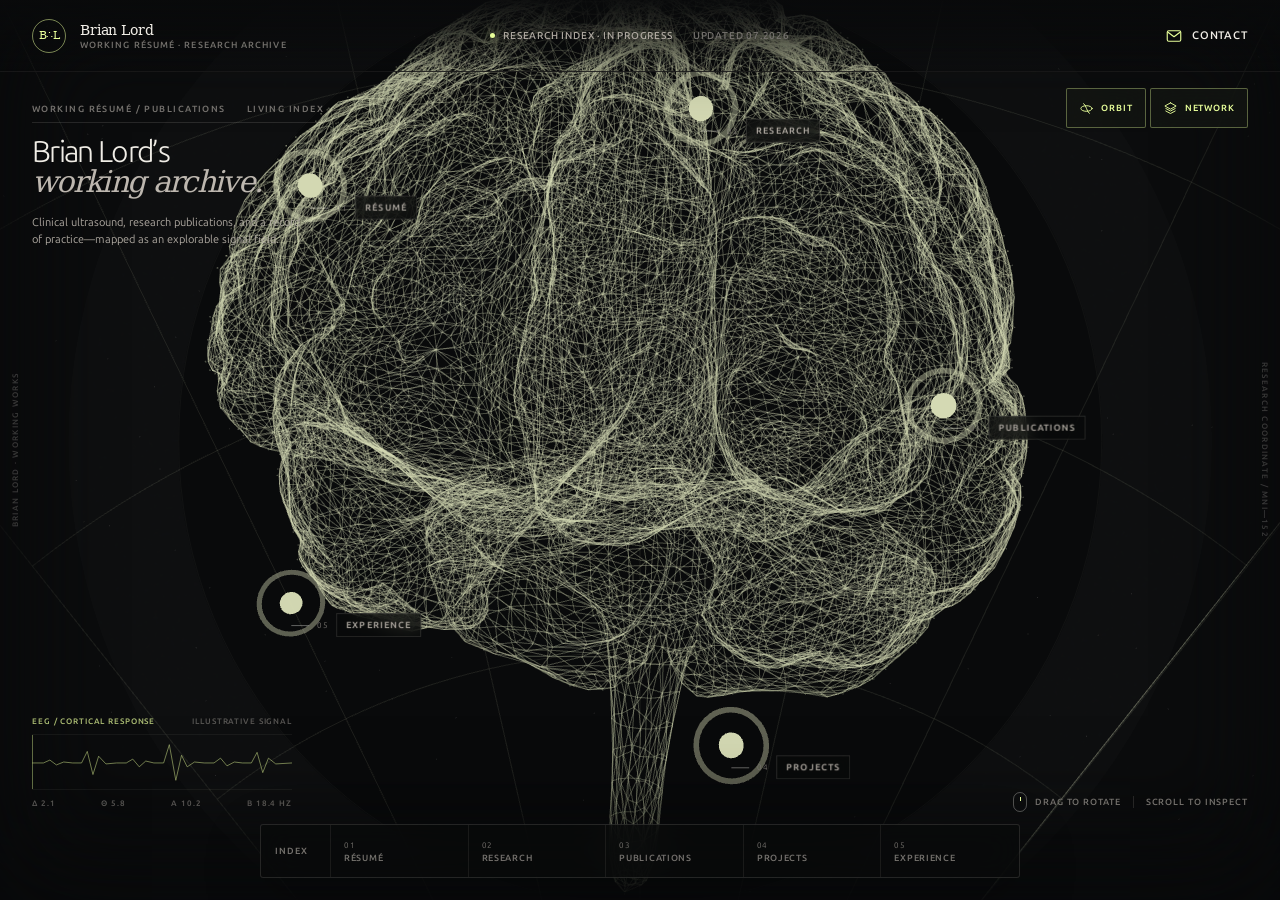
==== commit becf584e: "Smooth brain hover and add field exit gesture" ====
--- a/index.html
+++ b/index.html
@@ -1 +1 @@
-<!DOCTYPE html><html lang="en"><head><meta charSet="utf-8"/><meta name="viewport" content="width=device-width, initial-scale=1"/><link rel="stylesheet" href="/_next/static/chunks/144_i5i9vpcys.css" data-precedence="next"/><link rel="preload" as="script" fetchPriority="low" href="/_next/static/chunks/1jq4o6yq14o4c.js"/><script src="/_next/static/chunks/3ntqy24tcldj6.js" async=""></script><script src="/_next/static/chunks/25o46h8mdjlrg.js" async=""></script><script src="/_next/static/chunks/turbopack-1tgm-5axp195g.js" async=""></script><script src="/_next/static/chunks/158myu8e_yme3.js" async=""></script><script src="/_next/static/chunks/1o94is-jzqe2e.js" async=""></script><title>Brian Lord — Working Résumé &amp; Research Publications</title><meta name="description" content="Brian Lord’s interactive working résumé and three-dimensional archive of research, publications, projects, and experience."/><link rel="icon" href="/icon.svg?icon.02lhd4qc8a3ah.svg" sizes="any" type="image/svg+xml"/><script src="/_next/static/chunks/0cz1d0mv5g_q7.js" noModule=""></script></head><body><div hidden=""><!--$--><!--/$--></div><main class="atlas-shell "><a class="skip-link" href="#atlas-index">Skip to atlas index</a><div class="loading-screen " aria-hidden="false"><div class="loading-screen__mark"><span></span><span></span><span></span></div><p>Mapping Brian Lord’s working archive</p><div class="loading-screen__track"><span class=""></span></div></div><header class="site-header"><a class="identity" href="#" aria-label="Brian Lord home"><span class="identity__glyph" aria-hidden="true">B∴L</span><span class="identity__copy"><strong>Brian Lord</strong><span>Working résumé · research archive</span></span></a><div class="site-header__status"><span class="live-dot" aria-hidden="true"></span>Research index · in progress<span class="site-header__coordinates">Updated 07.2026</span></div><a class="contact-link" href="mailto:hello@brianlord.work"><svg viewBox="0 0 24 24" aria-hidden="true" fill="none" stroke="currentColor" stroke-width="1.5" stroke-linecap="round" stroke-linejoin="round"><rect x="3" y="5" width="18" height="14" rx="2"></rect><path d="m4 7 8 6 8-6"></path></svg><span>Contact</span></a></header><section class="hero-copy" aria-labelledby="hero-title"><div class="hero-copy__eyebrow"><span>Working résumé / publications</span><span>Living index</span></div><h1 id="hero-title">Brian Lord’s<br/><em>working archive.</em></h1><p>Clinical ultrasound, research publications, and a record of practice—mapped as an explorable signal field.</p></section><div class="scene-wrap" aria-label="Interactive three-dimensional brain"><div class="brain-stage"><div class="brain-stage__vignette" aria-hidden="true"></div><div class="brain-stage__labels"><button type="button" class="atlas-marker   atlas-marker--east" aria-label="Open Résumé"><span class="atlas-marker__index">01</span><span class="atlas-marker__label">Résumé</span><span class="atlas-probe" aria-hidden="true"><span class="atlas-probe__topline"><span>01<!-- --> · region</span><span>PFC · 42</span></span><strong>Résumé</strong><span class="atlas-probe__atlas">Prefrontal cortex</span><span class="atlas-probe__description">Working history, point of view, and present questions.</span><span class="atlas-probe__action">Enter cortical region <span>↗</span></span></span></button><button type="button" class="atlas-marker   atlas-marker--west" aria-label="Open Research"><span class="atlas-marker__index">02</span><span class="atlas-marker__label">Research</span><span class="atlas-probe" aria-hidden="true"><span class="atlas-probe__topline"><span>02<!-- --> · region</span><span>BA7 · 18</span></span><strong>Research</strong><span class="atlas-probe__atlas">Parietal association area</span><span class="atlas-probe__description">Active inquiries into cognition, systems, and intelligence.</span><span class="atlas-probe__action">Enter cortical region <span>↗</span></span></span></button><button type="button" class="atlas-marker   atlas-marker--west" aria-label="Open Publications"><span class="atlas-marker__index">03</span><span class="atlas-marker__label">Publications</span><span class="atlas-probe" aria-hidden="true"><span class="atlas-probe__topline"><span>03<!-- --> · region</span><span>BA22 · 31</span></span><strong>Publications</strong><span class="atlas-probe__atlas">Temporal language network</span><span class="atlas-probe__description">Peer-reviewed work, essays, and papers in progress.</span><span class="atlas-probe__action">Enter cortical region <span>↗</span></span></span></button><button type="button" class="atlas-marker   atlas-marker--west" aria-label="Open Projects"><span class="atlas-marker__index">04</span><span class="atlas-marker__label">Projects</span><span class="atlas-probe" aria-hidden="true"><span class="atlas-probe__topline"><span>04<!-- --> · region</span><span>V2 · 09</span></span><strong>Projects</strong><span class="atlas-probe__atlas">Visual systems cortex</span><span class="atlas-probe__description">Research instruments, prototypes, and field experiments.</span><span class="atlas-probe__action">Enter cortical region <span>↗</span></span></span></button><button type="button" class="atlas-marker   atlas-marker--east" aria-label="Open Experience"><span class="atlas-marker__index">05</span><span class="atlas-marker__label">Experience</span><span class="atlas-probe" aria-hidden="true"><span class="atlas-probe__topline"><span>05<!-- --> · region</span><span>SMA · 24</span></span><strong>Experience</strong><span class="atlas-probe__atlas">Motor planning network</span><span class="atlas-probe__description">Appointments, collaborations, education, and practice.</span><span class="atlas-probe__action">Enter cortical region <span>↗</span></span></span></button></div></div><div class="scene-instruction" aria-hidden="true"><span class="scene-instruction__mouse"></span>Drag to rotate<span class="scene-instruction__divider"></span>Scroll to inspect</div><div class="scene-controls" aria-label="Visualization controls"><button type="button" class="is-active" aria-pressed="true"><svg viewBox="0 0 24 24" aria-hidden="true" fill="none" stroke="currentColor" stroke-width="1.5" stroke-linecap="round" stroke-linejoin="round"><ellipse cx="12" cy="12" rx="9" ry="4.5"></ellipse><path d="M7.5 4.2c1.8 1.6 3.4 4.3 4.5 7.8 1.1 3.5 2.7 6.2 4.5 7.8"></path></svg><span>Orbit</span></button><button type="button" class="is-active" aria-pressed="true"><svg viewBox="0 0 24 24" aria-hidden="true" fill="none" stroke="currentColor" stroke-width="1.5" stroke-linecap="round" stroke-linejoin="round"><path d="m12 3 9 5-9 5-9-5 9-5Zm-7.5 9 7.5 4 7.5-4M4.5 16l7.5 4 7.5-4"></path></svg><span>Network</span></button></div></div><figure class="signal-monitor" aria-label="Illustrative EEG signal"><figcaption><span>EEG / cortical response</span><span>Illustrative signal</span></figcaption><div class="signal-monitor__plot"><svg viewBox="0 0 320 56" preserveAspectRatio="none" aria-hidden="true"><polyline points="0,29 14,29 22,26 30,31 39,28 50,29 61,29 68,17 75,41 82,22 91,30 104,29 116,29 124,25 132,33 140,27 150,29 162,29 169,10 177,47 184,21 191,33 200,28 212,29 224,29 232,24 240,32 249,28 259,29 270,29 277,18 284,39 291,24 300,30 320,29"></polyline></svg><span class="signal-monitor__sweep" aria-hidden="true"></span></div><div class="signal-monitor__bands"><span>δ 2.1</span><span>θ 5.8</span><span>α 10.2</span><span>β 18.4 Hz</span></div></figure><section class="focus-space " aria-hidden="true" aria-live="polite"></section><nav class="atlas-index" id="atlas-index" aria-label="Atlas sections"><span class="atlas-index__label">Index<span>05<!-- --> regions</span></span><div class="atlas-index__items"><button type="button" class=""><span>01</span><strong>Résumé</strong></button><button type="button" class=""><span>02</span><strong>Research</strong></button><button type="button" class=""><span>03</span><strong>Publications</strong></button><button type="button" class=""><span>04</span><strong>Projects</strong></button><button type="button" class=""><span>05</span><strong>Experience</strong></button></div><span class="atlas-index__keyhint"><kbd>←</kbd><kbd>→</kbd>Navigate</span></nav><div class="edge-caption edge-caption--left">Brian Lord · Working works</div><div class="edge-caption edge-caption--right">Research coordinate / MNI—152</div></main><!--$--><!--/$--><script src="/_next/static/chunks/1jq4o6yq14o4c.js" id="_R_" async=""></script><script>(self.__next_f=self.__next_f||[]).push([0])</script><script>self.__next_f.push([1,"1:\"$Sreact.fragment\"\n2:I[39756,[\"/_next/static/chunks/158myu8e_yme3.js\"],\"default\"]\n3:I[37457,[\"/_next/static/chunks/158myu8e_yme3.js\"],\"default\"]\n4:I[47257,[\"/_next/static/chunks/158myu8e_yme3.js\"],\"ClientPageRoot\"]\n5:I[31713,[\"/_next/static/chunks/158myu8e_yme3.js\",\"/_next/static/chunks/1o94is-jzqe2e.js\"],\"default\"]\n8:I[97367,[\"/_next/static/chunks/158myu8e_yme3.js\"],\"OutletBoundary\"]\n9:\"$Sreact.suspense\"\nb:I[97367,[\"/_next/static/chunks/158myu8e_yme3.js\"],\"ViewportBoundary\"]\nd:I[97367,[\"/_next/static/chunks/158myu8e_yme3.js\"],\"MetadataBoundary\"]\nf:I[68027,[\"/_next/static/chunks/158myu8e_yme3.js\"],\"default\",1]\n:HL[\"/_next/static/chunks/144_i5i9vpcys.css\",\"style\"]\n"])</script><script>self.__next_f.push([1,"0:{\"P\":null,\"c\":[\"\",\"\"],\"q\":\"\",\"i\":false,\"f\":[[[\"\",{\"children\":[\"__PAGE__\",{}]},\"$undefined\",\"$undefined\",16],[[\"$\",\"$1\",\"c\",{\"children\":[[[\"$\",\"link\",\"0\",{\"rel\":\"stylesheet\",\"href\":\"/_next/static/chunks/144_i5i9vpcys.css\",\"precedence\":\"next\",\"crossOrigin\":\"$undefined\",\"nonce\":\"$undefined\"}],[\"$\",\"script\",\"script-0\",{\"src\":\"/_next/static/chunks/158myu8e_yme3.js\",\"async\":true,\"nonce\":\"$undefined\"}]],[\"$\",\"html\",null,{\"lang\":\"en\",\"suppressHydrationWarning\":true,\"children\":[\"$\",\"body\",null,{\"suppressHydrationWarning\":true,\"children\":[\"$\",\"$L2\",null,{\"parallelRouterKey\":\"children\",\"error\":\"$undefined\",\"errorStyles\":\"$undefined\",\"errorScripts\":\"$undefined\",\"template\":[\"$\",\"$L3\",null,{}],\"templateStyles\":\"$undefined\",\"templateScripts\":\"$undefined\",\"notFound\":[[[\"$\",\"title\",null,{\"children\":\"404: This page could not be found.\"}],[\"$\",\"div\",null,{\"style\":{\"fontFamily\":\"system-ui,\\\"Segoe UI\\\",Roboto,Helvetica,Arial,sans-serif,\\\"Apple Color Emoji\\\",\\\"Segoe UI Emoji\\\"\",\"height\":\"100vh\",\"textAlign\":\"center\",\"display\":\"flex\",\"flexDirection\":\"column\",\"alignItems\":\"center\",\"justifyContent\":\"center\"},\"children\":[\"$\",\"div\",null,{\"children\":[[\"$\",\"style\",null,{\"dangerouslySetInnerHTML\":{\"__html\":\"body{color:#000;background:#fff;margin:0}.next-error-h1{border-right:1px solid rgba(0,0,0,.3)}@media (prefers-color-scheme:dark){body{color:#fff;background:#000}.next-error-h1{border-right:1px solid rgba(255,255,255,.3)}}\"}}],[\"$\",\"h1\",null,{\"className\":\"next-error-h1\",\"style\":{\"display\":\"inline-block\",\"margin\":\"0 20px 0 0\",\"padding\":\"0 23px 0 0\",\"fontSize\":24,\"fontWeight\":500,\"verticalAlign\":\"top\",\"lineHeight\":\"49px\"},\"children\":404}],[\"$\",\"div\",null,{\"style\":{\"display\":\"inline-block\"},\"children\":[\"$\",\"h2\",null,{\"style\":{\"fontSize\":14,\"fontWeight\":400,\"lineHeight\":\"49px\",\"margin\":0},\"children\":\"This page could not be found.\"}]}]]}]}]],[]],\"forbidden\":\"$undefined\",\"unauthorized\":\"$undefined\"}]}]}]]}],{\"children\":[[\"$\",\"$1\",\"c\",{\"children\":[[\"$\",\"$L4\",null,{\"Component\":\"$5\",\"serverProvidedParams\":{\"searchParams\":{},\"params\":{},\"promises\":[\"$@6\",\"$@7\"]}}],[[\"$\",\"script\",\"script-0\",{\"src\":\"/_next/static/chunks/1o94is-jzqe2e.js\",\"async\":true,\"nonce\":\"$undefined\"}]],[\"$\",\"$L8\",null,{\"children\":[\"$\",\"$9\",null,{\"name\":\"Next.MetadataOutlet\",\"children\":\"$@a\"}]}]]}],{},null,false,null]},null,false,null],[\"$\",\"$1\",\"h\",{\"children\":[null,[\"$\",\"$Lb\",null,{\"children\":\"$Lc\"}],[\"$\",\"div\",null,{\"hidden\":true,\"children\":[\"$\",\"$Ld\",null,{\"children\":[\"$\",\"$9\",null,{\"name\":\"Next.Metadata\",\"children\":\"$Le\"}]}]}],null]}],false]],\"m\":\"$undefined\",\"G\":[\"$f\",[[\"$\",\"link\",\"0\",{\"rel\":\"stylesheet\",\"href\":\"/_next/static/chunks/144_i5i9vpcys.css\",\"precedence\":\"next\",\"crossOrigin\":\"$undefined\",\"nonce\":\"$undefined\"}]]],\"S\":true,\"h\":null,\"s\":\"$undefined\",\"l\":\"$undefined\",\"p\":\"$undefined\",\"d\":\"$undefined\",\"b\":\"eQ0Q7ma3W_h7hOBrQWxRY\"}\n"])</script><script>self.__next_f.push([1,"6:{}\n7:\"$0:f:0:1:1:children:0:props:children:0:props:serverProvidedParams:params\"\n"])</script><script>self.__next_f.push([1,"c:[[\"$\",\"meta\",\"0\",{\"charSet\":\"utf-8\"}],[\"$\",\"meta\",\"1\",{\"name\":\"viewport\",\"content\":\"width=device-width, initial-scale=1\"}]]\n"])</script><script>self.__next_f.push([1,"10:I[27201,[\"/_next/static/chunks/158myu8e_yme3.js\"],\"IconMark\"]\na:null\ne:[[\"$\",\"title\",\"0\",{\"children\":\"Brian Lord — Working Résumé \u0026 Research Publications\"}],[\"$\",\"meta\",\"1\",{\"name\":\"description\",\"content\":\"Brian Lord’s interactive working résumé and three-dimensional archive of research, publications, projects, and experience.\"}],[\"$\",\"link\",\"2\",{\"rel\":\"icon\",\"href\":\"/icon.svg?icon.02lhd4qc8a3ah.svg\",\"sizes\":\"any\",\"type\":\"image/svg+xml\"}],[\"$\",\"$L10\",\"3\",{}]]\n"])</script></body></html>+<!DOCTYPE html><html lang="en"><head><meta charSet="utf-8"/><meta name="viewport" content="width=device-width, initial-scale=1"/><link rel="stylesheet" href="/_next/static/chunks/1drahkl94wbj4.css" data-precedence="next"/><link rel="preload" as="script" fetchPriority="low" href="/_next/static/chunks/1jq4o6yq14o4c.js"/><script src="/_next/static/chunks/3ntqy24tcldj6.js" async=""></script><script src="/_next/static/chunks/25o46h8mdjlrg.js" async=""></script><script src="/_next/static/chunks/turbopack-1tgm-5axp195g.js" async=""></script><script src="/_next/static/chunks/158myu8e_yme3.js" async=""></script><script src="/_next/static/chunks/101c9hz3l4y4t.js" async=""></script><title>Brian Lord — Working Résumé &amp; Research Publications</title><meta name="description" content="Brian Lord’s interactive working résumé and three-dimensional archive of research, publications, projects, and experience."/><link rel="icon" href="/icon.svg?icon.02lhd4qc8a3ah.svg" sizes="any" type="image/svg+xml"/><script src="/_next/static/chunks/0cz1d0mv5g_q7.js" noModule=""></script></head><body><div hidden=""><!--$--><!--/$--></div><main class="atlas-shell "><a class="skip-link" href="#atlas-index">Skip to atlas index</a><div class="loading-screen " aria-hidden="false"><div class="loading-screen__mark"><span></span><span></span><span></span></div><p>Mapping Brian Lord’s working archive</p><div class="loading-screen__track"><span class=""></span></div></div><header class="site-header"><a class="identity" href="#" aria-label="Brian Lord home"><span class="identity__glyph" aria-hidden="true">B∴L</span><span class="identity__copy"><strong>Brian Lord</strong><span>Working résumé · research archive</span></span></a><div class="site-header__status"><span class="live-dot" aria-hidden="true"></span>Research index · in progress<span class="site-header__coordinates">Updated 07.2026</span></div><a class="contact-link" href="mailto:hello@brianlord.work"><svg viewBox="0 0 24 24" aria-hidden="true" fill="none" stroke="currentColor" stroke-width="1.5" stroke-linecap="round" stroke-linejoin="round"><rect x="3" y="5" width="18" height="14" rx="2"></rect><path d="m4 7 8 6 8-6"></path></svg><span>Contact</span></a></header><section class="hero-copy" aria-labelledby="hero-title"><div class="hero-copy__eyebrow"><span>Working résumé / publications</span><span>Living index</span></div><h1 id="hero-title">Brian Lord’s<br/><em>working archive.</em></h1><p>Clinical ultrasound, research publications, and a record of practice—mapped as an explorable signal field.</p></section><div class="scene-wrap" aria-label="Interactive three-dimensional brain"><div class="brain-stage"><div class="brain-stage__vignette" aria-hidden="true"></div><div class="brain-stage__labels"><button type="button" class="atlas-marker   atlas-marker--east" aria-label="Open Résumé"><span class="atlas-marker__index">01</span><span class="atlas-marker__label">Résumé</span><span class="atlas-probe" aria-hidden="true"><span class="atlas-probe__topline"><span>01<!-- --> · region</span><span>PFC · 42</span></span><strong>Résumé</strong><span class="atlas-probe__atlas">Prefrontal cortex</span><span class="atlas-probe__description">Working history, point of view, and present questions.</span><span class="atlas-probe__action">Enter cortical region <span>↗</span></span></span></button><button type="button" class="atlas-marker   atlas-marker--west" aria-label="Open Research"><span class="atlas-marker__index">02</span><span class="atlas-marker__label">Research</span><span class="atlas-probe" aria-hidden="true"><span class="atlas-probe__topline"><span>02<!-- --> · region</span><span>BA7 · 18</span></span><strong>Research</strong><span class="atlas-probe__atlas">Parietal association area</span><span class="atlas-probe__description">Active inquiries into cognition, systems, and intelligence.</span><span class="atlas-probe__action">Enter cortical region <span>↗</span></span></span></button><button type="button" class="atlas-marker   atlas-marker--west" aria-label="Open Publications"><span class="atlas-marker__index">03</span><span class="atlas-marker__label">Publications</span><span class="atlas-probe" aria-hidden="true"><span class="atlas-probe__topline"><span>03<!-- --> · region</span><span>BA22 · 31</span></span><strong>Publications</strong><span class="atlas-probe__atlas">Temporal language network</span><span class="atlas-probe__description">Peer-reviewed work, essays, and papers in progress.</span><span class="atlas-probe__action">Enter cortical region <span>↗</span></span></span></button><button type="button" class="atlas-marker   atlas-marker--west" aria-label="Open Projects"><span class="atlas-marker__index">04</span><span class="atlas-marker__label">Projects</span><span class="atlas-probe" aria-hidden="true"><span class="atlas-probe__topline"><span>04<!-- --> · region</span><span>V2 · 09</span></span><strong>Projects</strong><span class="atlas-probe__atlas">Visual systems cortex</span><span class="atlas-probe__description">Research instruments, prototypes, and field experiments.</span><span class="atlas-probe__action">Enter cortical region <span>↗</span></span></span></button><button type="button" class="atlas-marker   atlas-marker--east" aria-label="Open Experience"><span class="atlas-marker__index">05</span><span class="atlas-marker__label">Experience</span><span class="atlas-probe" aria-hidden="true"><span class="atlas-probe__topline"><span>05<!-- --> · region</span><span>SMA · 24</span></span><strong>Experience</strong><span class="atlas-probe__atlas">Motor planning network</span><span class="atlas-probe__description">Appointments, collaborations, education, and practice.</span><span class="atlas-probe__action">Enter cortical region <span>↗</span></span></span></button></div></div><div class="scene-instruction" aria-hidden="true"><span class="scene-instruction__mouse"></span>Drag to rotate<span class="scene-instruction__divider"></span>Scroll to inspect</div><div class="scene-controls" aria-label="Visualization controls"><button type="button" class="is-active" aria-pressed="true"><svg viewBox="0 0 24 24" aria-hidden="true" fill="none" stroke="currentColor" stroke-width="1.5" stroke-linecap="round" stroke-linejoin="round"><ellipse cx="12" cy="12" rx="9" ry="4.5"></ellipse><path d="M7.5 4.2c1.8 1.6 3.4 4.3 4.5 7.8 1.1 3.5 2.7 6.2 4.5 7.8"></path></svg><span>Orbit</span></button><button type="button" class="is-active" aria-pressed="true"><svg viewBox="0 0 24 24" aria-hidden="true" fill="none" stroke="currentColor" stroke-width="1.5" stroke-linecap="round" stroke-linejoin="round"><path d="m12 3 9 5-9 5-9-5 9-5Zm-7.5 9 7.5 4 7.5-4M4.5 16l7.5 4 7.5-4"></path></svg><span>Network</span></button></div></div><figure class="signal-monitor" aria-label="Illustrative EEG signal"><figcaption><span>EEG / cortical response</span><span>Illustrative signal</span></figcaption><div class="signal-monitor__plot"><svg viewBox="0 0 320 56" preserveAspectRatio="none" aria-hidden="true"><polyline points="0,29 14,29 22,26 30,31 39,28 50,29 61,29 68,17 75,41 82,22 91,30 104,29 116,29 124,25 132,33 140,27 150,29 162,29 169,10 177,47 184,21 191,33 200,28 212,29 224,29 232,24 240,32 249,28 259,29 270,29 277,18 284,39 291,24 300,30 320,29"></polyline></svg><span class="signal-monitor__sweep" aria-hidden="true"></span></div><div class="signal-monitor__bands"><span>δ 2.1</span><span>θ 5.8</span><span>α 10.2</span><span>β 18.4 Hz</span></div></figure><section class="focus-space " aria-hidden="true" aria-live="polite"></section><nav class="atlas-index" id="atlas-index" aria-label="Atlas sections"><span class="atlas-index__label">Index<span>05<!-- --> regions</span></span><div class="atlas-index__items"><button type="button" class=""><span>01</span><strong>Résumé</strong></button><button type="button" class=""><span>02</span><strong>Research</strong></button><button type="button" class=""><span>03</span><strong>Publications</strong></button><button type="button" class=""><span>04</span><strong>Projects</strong></button><button type="button" class=""><span>05</span><strong>Experience</strong></button></div><span class="atlas-index__keyhint"><kbd>←</kbd><kbd>→</kbd>Navigate</span></nav><div class="edge-caption edge-caption--left">Brian Lord · Working works</div><div class="edge-caption edge-caption--right">Research coordinate / MNI—152</div></main><!--$--><!--/$--><script src="/_next/static/chunks/1jq4o6yq14o4c.js" id="_R_" async=""></script><script>(self.__next_f=self.__next_f||[]).push([0])</script><script>self.__next_f.push([1,"1:\"$Sreact.fragment\"\n2:I[39756,[\"/_next/static/chunks/158myu8e_yme3.js\"],\"default\"]\n3:I[37457,[\"/_next/static/chunks/158myu8e_yme3.js\"],\"default\"]\n4:I[47257,[\"/_next/static/chunks/158myu8e_yme3.js\"],\"ClientPageRoot\"]\n5:I[31713,[\"/_next/static/chunks/158myu8e_yme3.js\",\"/_next/static/chunks/101c9hz3l4y4t.js\"],\"default\"]\n8:I[97367,[\"/_next/static/chunks/158myu8e_yme3.js\"],\"OutletBoundary\"]\n9:\"$Sreact.suspense\"\nb:I[97367,[\"/_next/static/chunks/158myu8e_yme3.js\"],\"ViewportBoundary\"]\nd:I[97367,[\"/_next/static/chunks/158myu8e_yme3.js\"],\"MetadataBoundary\"]\nf:I[68027,[\"/_next/static/chunks/158myu8e_yme3.js\"],\"default\",1]\n:HL[\"/_next/static/chunks/1drahkl94wbj4.css\",\"style\"]\n"])</script><script>self.__next_f.push([1,"0:{\"P\":null,\"c\":[\"\",\"\"],\"q\":\"\",\"i\":false,\"f\":[[[\"\",{\"children\":[\"__PAGE__\",{}]},\"$undefined\",\"$undefined\",16],[[\"$\",\"$1\",\"c\",{\"children\":[[[\"$\",\"link\",\"0\",{\"rel\":\"stylesheet\",\"href\":\"/_next/static/chunks/1drahkl94wbj4.css\",\"precedence\":\"next\",\"crossOrigin\":\"$undefined\",\"nonce\":\"$undefined\"}],[\"$\",\"script\",\"script-0\",{\"src\":\"/_next/static/chunks/158myu8e_yme3.js\",\"async\":true,\"nonce\":\"$undefined\"}]],[\"$\",\"html\",null,{\"lang\":\"en\",\"suppressHydrationWarning\":true,\"children\":[\"$\",\"body\",null,{\"suppressHydrationWarning\":true,\"children\":[\"$\",\"$L2\",null,{\"parallelRouterKey\":\"children\",\"error\":\"$undefined\",\"errorStyles\":\"$undefined\",\"errorScripts\":\"$undefined\",\"template\":[\"$\",\"$L3\",null,{}],\"templateStyles\":\"$undefined\",\"templateScripts\":\"$undefined\",\"notFound\":[[[\"$\",\"title\",null,{\"children\":\"404: This page could not be found.\"}],[\"$\",\"div\",null,{\"style\":{\"fontFamily\":\"system-ui,\\\"Segoe UI\\\",Roboto,Helvetica,Arial,sans-serif,\\\"Apple Color Emoji\\\",\\\"Segoe UI Emoji\\\"\",\"height\":\"100vh\",\"textAlign\":\"center\",\"display\":\"flex\",\"flexDirection\":\"column\",\"alignItems\":\"center\",\"justifyContent\":\"center\"},\"children\":[\"$\",\"div\",null,{\"children\":[[\"$\",\"style\",null,{\"dangerouslySetInnerHTML\":{\"__html\":\"body{color:#000;background:#fff;margin:0}.next-error-h1{border-right:1px solid rgba(0,0,0,.3)}@media (prefers-color-scheme:dark){body{color:#fff;background:#000}.next-error-h1{border-right:1px solid rgba(255,255,255,.3)}}\"}}],[\"$\",\"h1\",null,{\"className\":\"next-error-h1\",\"style\":{\"display\":\"inline-block\",\"margin\":\"0 20px 0 0\",\"padding\":\"0 23px 0 0\",\"fontSize\":24,\"fontWeight\":500,\"verticalAlign\":\"top\",\"lineHeight\":\"49px\"},\"children\":404}],[\"$\",\"div\",null,{\"style\":{\"display\":\"inline-block\"},\"children\":[\"$\",\"h2\",null,{\"style\":{\"fontSize\":14,\"fontWeight\":400,\"lineHeight\":\"49px\",\"margin\":0},\"children\":\"This page could not be found.\"}]}]]}]}]],[]],\"forbidden\":\"$undefined\",\"unauthorized\":\"$undefined\"}]}]}]]}],{\"children\":[[\"$\",\"$1\",\"c\",{\"children\":[[\"$\",\"$L4\",null,{\"Component\":\"$5\",\"serverProvidedParams\":{\"searchParams\":{},\"params\":{},\"promises\":[\"$@6\",\"$@7\"]}}],[[\"$\",\"script\",\"script-0\",{\"src\":\"/_next/static/chunks/101c9hz3l4y4t.js\",\"async\":true,\"nonce\":\"$undefined\"}]],[\"$\",\"$L8\",null,{\"children\":[\"$\",\"$9\",null,{\"name\":\"Next.MetadataOutlet\",\"children\":\"$@a\"}]}]]}],{},null,false,null]},null,false,null],[\"$\",\"$1\",\"h\",{\"children\":[null,[\"$\",\"$Lb\",null,{\"children\":\"$Lc\"}],[\"$\",\"div\",null,{\"hidden\":true,\"children\":[\"$\",\"$Ld\",null,{\"children\":[\"$\",\"$9\",null,{\"name\":\"Next.Metadata\",\"children\":\"$Le\"}]}]}],null]}],false]],\"m\":\"$undefined\",\"G\":[\"$f\",[[\"$\",\"link\",\"0\",{\"rel\":\"stylesheet\",\"href\":\"/_next/static/chunks/1drahkl94wbj4.css\",\"precedence\":\"next\",\"crossOrigin\":\"$undefined\",\"nonce\":\"$undefined\"}]]],\"S\":true,\"h\":null,\"s\":\"$undefined\",\"l\":\"$undefined\",\"p\":\"$undefined\",\"d\":\"$undefined\",\"b\":\"kRDSWHr0Y6BzFW4Q-Thcf\"}\n"])</script><script>self.__next_f.push([1,"6:{}\n7:\"$0:f:0:1:1:children:0:props:children:0:props:serverProvidedParams:params\"\n"])</script><script>self.__next_f.push([1,"c:[[\"$\",\"meta\",\"0\",{\"charSet\":\"utf-8\"}],[\"$\",\"meta\",\"1\",{\"name\":\"viewport\",\"content\":\"width=device-width, initial-scale=1\"}]]\n"])</script><script>self.__next_f.push([1,"10:I[27201,[\"/_next/static/chunks/158myu8e_yme3.js\"],\"IconMark\"]\na:null\ne:[[\"$\",\"title\",\"0\",{\"children\":\"Brian Lord — Working Résumé \u0026 Research Publications\"}],[\"$\",\"meta\",\"1\",{\"name\":\"description\",\"content\":\"Brian Lord’s interactive working résumé and three-dimensional archive of research, publications, projects, and experience.\"}],[\"$\",\"link\",\"2\",{\"rel\":\"icon\",\"href\":\"/icon.svg?icon.02lhd4qc8a3ah.svg\",\"sizes\":\"any\",\"type\":\"image/svg+xml\"}],[\"$\",\"$L10\",\"3\",{}]]\n"])</script></body></html>
--- a/_next/static/chunks/1drahkl94wbj4.css
+++ b/_next/static/chunks/1drahkl94wbj4.css
@@ -0,0 +1 @@
+@font-face{font-family:Atlas Sans;src:url(/fonts/UbuntuSans-Variable.ttf)format("truetype");font-weight:100 900;font-style:normal;font-display:swap}@font-face{font-family:Atlas Serif;src:url(/fonts/DejaVuSerif.ttf)format("truetype");font-weight:400;font-style:normal;font-display:swap}:root{--void:#090a0b;--void-soft:#0d0f10;--specimen:#bdb7af;--paper:#f0ede6;--paper-dim:#afa9a1;--paper-faint:#74716d;--synapse:#e8ff9a;--synapse-ink:#14170d;--line:#f0ede61f;--line-soft:#f0ede613;--glass:#0f1112d1;--panel:#0c0e0ff5;--ease-out:cubic-bezier(.23, 1, .32, 1);--ease-move:cubic-bezier(.77, 0, .175, 1)}*{box-sizing:border-box}html,body{background:var(--void);width:100%;min-height:100%;color:var(--paper);margin:0}body{-webkit-font-smoothing:antialiased;text-rendering:optimizelegibility;font-family:Atlas Sans,sans-serif;overflow:hidden}button,a{color:inherit}button{font:inherit}::selection{color:var(--synapse-ink);background:var(--synapse)}.skip-link{z-index:100;color:var(--synapse-ink);background:var(--synapse);padding:10px 14px;font-size:13px;font-weight:650;position:fixed;top:8px;left:8px;transform:translateY(-150%)}.skip-link:focus{transform:translateY(0)}.atlas-shell{isolation:isolate;background:var(--void);width:100vw;height:100svh;min-height:640px;position:relative;overflow:hidden}.atlas-shell:before{z-index:-2;content:"";border:1px solid #f0ede609;border-radius:50%;width:min(54vw,820px);height:min(54vw,820px);position:absolute;top:44%;left:57%;transform:translate(-50%,-50%);box-shadow:0 0 0 80px #f0ede603,0 0 0 220px #f0ede602}.atlas-shell:after{z-index:20;pointer-events:none;content:"";opacity:.13;mix-blend-mode:soft-light;background-image:url("data:image/svg+xml,%3Csvg viewBox='0 0 180 180' xmlns='http://www.w3.org/2000/svg'%3E%3Cfilter id='n'%3E%3CfeTurbulence type='fractalNoise' baseFrequency='.9' numOctaves='3' stitchTiles='stitch'/%3E%3C/filter%3E%3Crect width='100%25' height='100%25' filter='url(%23n)' opacity='.24'/%3E%3C/svg%3E");position:absolute;inset:0}.loading-screen{z-index:80;transition:opacity .65s var(--ease-out), visibility 0s linear .65s;background:#090a0b;place-content:center;justify-items:center;display:grid;position:fixed;inset:0}.loading-screen.is-hidden{opacity:0;visibility:hidden;pointer-events:none}.loading-screen__mark{width:80px;height:80px;margin-bottom:28px;position:relative}.loading-screen__mark span{border:1px solid #e8ff9a9e;border-radius:50%;animation:2.6s linear infinite loader-orbit;position:absolute;inset:0}.loading-screen__mark span:nth-child(2){animation-delay:-860ms;transform:rotateX(68deg)}.loading-screen__mark span:nth-child(3){animation-delay:-1720ms;transform:rotateY(68deg)}.loading-screen p{color:var(--paper-dim);letter-spacing:.18em;text-transform:uppercase;margin:0 0 18px;font-size:10px;font-weight:600}.loading-screen__track{background:#f0ede61f;width:180px;height:1px;overflow:hidden}.loading-screen__track span{background:var(--synapse);transform-origin:0;width:100%;height:100%;transition:transform .85s var(--ease-out);display:block;transform:scaleX(.08)}.loading-screen__track span.is-loaded{transform:scaleX(1)}@keyframes loader-orbit{to{transform:rotate(360deg)}}.site-header{z-index:12;border-bottom:1px solid var(--line-soft);grid-template-columns:1fr auto 1fr;align-items:center;height:80px;padding:0 40px;display:grid;position:absolute;top:0;left:0;right:0}.identity{width:fit-content;color:inherit;align-items:center;gap:14px;text-decoration:none;display:inline-flex}.identity__glyph{width:38px;height:38px;color:var(--synapse);letter-spacing:-.08em;border:1px solid #e8ff9a80;border-radius:50%;place-items:center;font-family:Atlas Serif,serif;font-size:11px;display:grid}.identity__copy{gap:2px;display:grid}.identity__copy strong{letter-spacing:-.01em;font-family:Atlas Serif,serif;font-size:14px;font-weight:400}.identity__copy>span{color:var(--paper-faint);letter-spacing:.12em;text-transform:uppercase;font-size:9px;font-weight:600}.site-header__status{color:var(--paper-dim);letter-spacing:.08em;text-transform:uppercase;align-items:center;gap:8px;font-size:10px;font-weight:550;display:flex}.site-header__coordinates{color:var(--paper-faint);margin-left:12px}.live-dot{background:var(--synapse);border-radius:50%;width:5px;height:5px;box-shadow:0 0 12px #e8ff9ab3}.contact-link{min-height:44px;color:var(--paper);letter-spacing:.08em;text-transform:uppercase;justify-self:end;align-items:center;gap:9px;font-size:11px;font-weight:600;text-decoration:none;display:inline-flex}.contact-link svg{width:18px;height:18px;color:var(--synapse)}.contact-link:focus-visible,.identity:focus-visible,.atlas-index button:focus-visible,.scene-controls button:focus-visible,.atlas-marker:focus-visible,.icon-button:focus-visible,.detail-item button:focus-visible{outline:1px solid var(--synapse);outline-offset:4px}.hero-copy{z-index:8;pointer-events:none;width:min(29vw,420px);position:absolute;top:132px;left:5.5vw}.hero-copy__eyebrow{border-bottom:1px solid var(--line);color:var(--paper-faint);letter-spacing:.16em;text-transform:uppercase;justify-content:space-between;align-items:center;margin-bottom:24px;padding-bottom:10px;font-size:9px;font-weight:650;display:flex}.hero-copy h1{color:var(--paper);letter-spacing:-.055em;text-wrap:balance;margin:0;font-family:Atlas Sans,sans-serif;font-size:clamp(38px,3.8vw,62px);font-weight:290;line-height:.94}.hero-copy h1 em{color:var(--specimen);font-family:Atlas Serif,serif;font-weight:400}.hero-copy>p{max-width:365px;color:var(--paper-dim);text-wrap:pretty;margin:26px 0 0;font-size:13px;font-weight:400;line-height:1.6}.signal-monitor{z-index:9;opacity:.72;width:min(22vw,300px);transition:opacity .18s var(--ease-out);margin:0;position:absolute;bottom:132px;left:5.5vw}.has-panel .signal-monitor{opacity:.24}.signal-monitor figcaption,.signal-monitor__bands{color:var(--paper-faint);letter-spacing:.11em;text-transform:uppercase;justify-content:space-between;align-items:center;font-size:8px;font-weight:650;display:flex}.signal-monitor figcaption{margin-bottom:8px}.signal-monitor figcaption span:first-child{color:var(--synapse)}.signal-monitor__plot{border-top:1px solid var(--line-soft);border-bottom:1px solid var(--line-soft);height:56px;position:relative;overflow:hidden}.signal-monitor svg{width:100%;height:100%;position:absolute;inset:0}.signal-monitor polyline{fill:none;stroke:#e8ff9aa3;stroke-width:1px;vector-effect:non-scaling-stroke}.signal-monitor__sweep{background:var(--synapse);opacity:.55;width:1px;animation:6.4s linear infinite signal-sweep;position:absolute;top:0;bottom:0;left:0}.signal-monitor__bands{font-variant-numeric:tabular-nums;padding-top:8px}@keyframes signal-sweep{0%{transform:translate(0)}to{transform:translate(min(22vw,300px))}}.scene-wrap{z-index:2;transition:right .42s var(--ease-move);position:absolute;inset:80px 0 108px 23vw}.has-panel .scene-wrap{right:min(33vw,510px)}.brain-stage{touch-action:none;position:absolute;inset:0;overflow:visible}.brain-stage canvas{cursor:grab;width:100%;height:100%;position:absolute;inset:0}.brain-stage canvas.is-dragging{cursor:grabbing}.brain-stage__vignette{z-index:2;pointer-events:none;box-shadow:inset 0 0 100px 55px var(--void);position:absolute;inset:0}.brain-stage__labels{z-index:5;pointer-events:none;position:absolute;inset:0}.atlas-marker{min-width:44px;min-height:44px;color:var(--paper-dim);cursor:pointer;pointer-events:auto;transform-origin:0;transition:color .18s var(--ease-out), opacity .18s var(--ease-out);background:0 0;border:0;align-items:center;gap:8px;padding:0;display:inline-flex;position:absolute;top:0;left:0}.atlas-marker:before{content:"";width:18px;height:1px;transition:width .18s var(--ease-out), background-color .18s var(--ease-out);background:#f0ede661}.atlas-marker__index{color:var(--paper-faint);font-variant-numeric:tabular-nums;letter-spacing:.08em;font-family:Atlas Sans,sans-serif;font-size:8px}.atlas-marker__label{border:1px solid var(--line);-webkit-backdrop-filter:blur(8px);backdrop-filter:blur(8px);letter-spacing:.12em;text-transform:uppercase;transition:border-color .18s var(--ease-out), background-color .18s var(--ease-out), opacity .12s var(--ease-out);background:#090a0bb8;padding:6px 9px;font-size:9px;font-weight:650}.atlas-marker:hover,.atlas-marker.is-active{color:var(--synapse)}.atlas-marker:hover:before,.atlas-marker.is-active:before{background:var(--synapse);width:28px}.atlas-marker.is-active .atlas-marker__label{border-color:var(--synapse);background:var(--synapse);color:var(--synapse-ink)}.atlas-marker.is-hovered .atlas-marker__label,.atlas-marker:hover .atlas-marker__label,.atlas-marker:focus-visible .atlas-marker__label{opacity:0}.atlas-probe{width:248px;color:var(--paper);opacity:0;pointer-events:none;text-align:left;transform-origin:0;-webkit-backdrop-filter:blur(18px);backdrop-filter:blur(18px);transition:opacity .18s var(--ease-out), transform .22s var(--ease-out);background:#0a0c0cf0;border:1px solid #e8ff9a5c;gap:6px;padding:16px;display:grid;position:absolute;top:50%;left:48px;transform:translateY(-50%)scale(.965);box-shadow:0 0 0 1px #0000002e,0 16px 48px #00000047}.atlas-marker--west .atlas-probe{transform-origin:100%;left:auto;right:calc(100% - 18px)}.atlas-marker.is-hovered .atlas-probe,.atlas-marker:hover .atlas-probe,.atlas-marker:focus-visible .atlas-probe{opacity:1;transform:translateY(-50%)scale(1)}.atlas-probe__topline{color:var(--paper-faint);letter-spacing:.12em;text-transform:uppercase;justify-content:space-between;margin-bottom:5px;font-size:8px;font-weight:650;display:flex}.atlas-probe>strong{color:var(--paper);letter-spacing:-.025em;text-transform:none;font-family:Atlas Serif,serif;font-size:22px;font-weight:400;line-height:1}.atlas-probe__atlas{color:var(--synapse);letter-spacing:.12em;text-transform:uppercase;font-size:8px;font-weight:650}.atlas-probe__description{color:var(--paper-dim);letter-spacing:0;text-transform:none;margin-top:4px;font-size:11px;font-weight:420;line-height:1.5}.atlas-probe__action{border-top:1px solid var(--line);color:var(--paper);letter-spacing:.12em;text-transform:uppercase;justify-content:space-between;margin-top:7px;padding-top:10px;font-size:8px;font-weight:650;display:flex}.atlas-probe__action>span{color:var(--synapse);font-size:12px}.scene-instruction{z-index:8;color:var(--paper-faint);letter-spacing:.1em;text-transform:uppercase;align-items:center;gap:8px;font-size:9px;font-weight:600;display:flex;position:absolute;bottom:18px;right:28px}.scene-instruction__mouse{border:1px solid #f0ede64d;border-radius:8px;width:14px;height:20px;position:relative}.scene-instruction__mouse:after{content:"";background:var(--synapse);width:1px;height:4px;position:absolute;top:4px;left:6px}.scene-instruction__divider{background:var(--line);width:1px;height:12px;margin:0 4px}.scene-controls{z-index:8;gap:4px;display:flex;position:absolute;top:20px;right:26px}.scene-controls button{border:1px solid var(--line);min-height:40px;color:var(--paper-faint);cursor:pointer;-webkit-backdrop-filter:blur(12px);backdrop-filter:blur(12px);letter-spacing:.1em;text-transform:uppercase;transition:color .16s var(--ease-out), border-color .16s var(--ease-out), background-color .16s var(--ease-out), transform .12s var(--ease-out);background:#090a0ba3;border-radius:2px;align-items:center;gap:7px;padding:0 12px;font-size:9px;font-weight:650;display:flex}.scene-controls button:hover,.scene-controls button.is-active{color:var(--synapse);background:#141712b8;border-color:#e8ff9a57}.scene-controls button:active{transform:scale(.97)}.scene-controls svg{width:15px;height:15px}.detail-panel{z-index:18;border-left:1px solid var(--line);background:var(--panel);-webkit-backdrop-filter:blur(28px);backdrop-filter:blur(28px);opacity:0;pointer-events:none;width:min(33vw,510px);transition:transform .42s var(--ease-move), opacity .22s var(--ease-out);position:absolute;top:80px;bottom:108px;right:0;overflow:hidden;transform:translate(100%)}.detail-panel.is-open{opacity:1;pointer-events:auto;transform:translate(0)}.detail-panel__header{border-bottom:1px solid var(--line-soft);justify-content:space-between;align-items:center;height:72px;padding:0 28px;display:flex}.detail-panel__header>div{gap:4px;display:grid}.detail-panel__index,.detail-panel__atlas-name{letter-spacing:.12em;text-transform:uppercase;font-size:9px;font-weight:650}.detail-panel__index{color:var(--synapse)}.detail-panel__atlas-name{color:var(--paper-faint)}.icon-button{width:44px;height:44px;color:var(--paper-dim);cursor:pointer;transition:color .15s var(--ease-out), transform .12s var(--ease-out);background:0 0;border:0;place-items:center;padding:0;display:grid}.icon-button:hover{color:var(--synapse)}.icon-button:active{transform:scale(.96)}.icon-button svg{width:20px;height:20px}.detail-panel__body{scrollbar-width:thin;scrollbar-color:var(--line) transparent;height:calc(100% - 72px);padding:38px 28px 48px;overflow-y:auto}.detail-panel__eyebrow{color:var(--paper-faint);letter-spacing:.14em;text-transform:uppercase;margin:0 0 18px;font-size:9px;font-weight:650}.detail-panel h2{letter-spacing:-.035em;text-wrap:balance;max-width:420px;margin:0;font-family:Atlas Serif,serif;font-size:clamp(30px,3vw,46px);font-weight:400;line-height:1.08}.detail-panel__summary{max-width:420px;color:var(--paper-dim);text-wrap:pretty;margin:22px 0 0;font-size:13px;line-height:1.65}.detail-panel__stat{border-top:1px solid var(--line);border-bottom:1px solid var(--line);grid-template-columns:88px 1fr;align-items:end;gap:18px;margin:34px 0 12px;padding:20px 0;display:grid}.detail-panel__stat strong{color:var(--synapse);letter-spacing:-.04em;font-variant-numeric:tabular-nums;font-size:38px;font-weight:320;line-height:1}.detail-panel__stat span{max-width:220px;color:var(--paper-faint);letter-spacing:.1em;text-transform:uppercase;font-size:10px;font-weight:600;line-height:1.35}.detail-list{display:grid}.detail-item{border-bottom:1px solid var(--line-soft);padding:24px 54px 26px 0;position:relative}.detail-item__topline{color:var(--paper-faint);letter-spacing:.1em;text-transform:uppercase;align-items:center;gap:10px;margin-bottom:10px;font-size:9px;font-weight:650;display:flex}.detail-item mark{color:var(--synapse);background:#e8ff9a1f;border-radius:2px;padding:4px 6px;font-size:8px}.detail-item h3{letter-spacing:-.015em;margin:0;font-size:16px;font-weight:560;line-height:1.25}.detail-item>p{color:var(--paper-faint);margin:10px 0 16px;font-size:12px;line-height:1.55}.detail-item button{min-height:36px;color:var(--paper-dim);cursor:pointer;letter-spacing:.1em;text-transform:uppercase;transition:color .15s var(--ease-out);background:0 0;border:0;align-items:center;gap:8px;padding:0;font-size:9px;font-weight:650;display:inline-flex}.detail-item button:hover{color:var(--synapse)}.detail-item button svg{width:15px;height:15px;transition:transform .15s var(--ease-out)}.detail-item button:hover svg{transform:translate(3px)}.detail-item__number{color:#f0ede633;font-variant-numeric:tabular-nums;font-family:Atlas Serif,serif;font-size:18px;position:absolute;top:24px;right:0}.atlas-index{z-index:14;border-top:1px solid var(--line);-webkit-backdrop-filter:blur(18px);backdrop-filter:blur(18px);background:#090a0beb;grid-template-columns:150px 1fr 150px;align-items:stretch;height:108px;padding:0 40px;display:grid;position:absolute;bottom:0;left:0;right:0}.atlas-index__label,.atlas-index__keyhint{color:var(--paper-faint);letter-spacing:.12em;text-transform:uppercase;align-items:center;font-size:9px;font-weight:650;display:flex}.atlas-index__label{flex-direction:column;justify-content:center;align-items:flex-start;gap:5px}.atlas-index__label>span{color:#f0ede64d}.atlas-index__items{border-right:1px solid var(--line-soft);border-left:1px solid var(--line-soft);grid-template-columns:repeat(5,minmax(100px,1fr));display:grid}.atlas-index__items button{border:0;border-right:1px solid var(--line-soft);min-width:0;color:var(--paper-faint);cursor:pointer;text-align:left;transition:color .18s var(--ease-out), background-color .18s var(--ease-out);background:0 0;flex-direction:column;justify-content:center;align-items:flex-start;gap:8px;padding:0 20px;display:flex;position:relative;overflow:hidden}.atlas-index__items button:last-child{border-right:0}.atlas-index__items button:after{content:"";background:var(--synapse);transform-origin:0;height:2px;transition:transform .22s var(--ease-out);position:absolute;bottom:0;left:0;right:0;transform:scaleX(0)}.atlas-index__items button:hover,.atlas-index__items button.is-active{color:var(--paper);background:#f0ede606}.atlas-index__items button:hover:after,.atlas-index__items button.is-active:after{transform:scaleX(1)}.atlas-index__items button>span{color:var(--paper-faint);font-variant-numeric:tabular-nums;letter-spacing:.08em;font-size:8px}.atlas-index__items button strong{letter-spacing:.08em;text-overflow:ellipsis;text-transform:uppercase;font-size:11px;font-weight:620;overflow:hidden}.atlas-index__keyhint{justify-content:flex-end;gap:4px}.atlas-index__keyhint kbd{border:1px solid var(--line);width:25px;height:25px;color:var(--paper-dim);border-radius:2px;place-items:center;font-family:inherit;font-size:11px;display:grid}.atlas-index__keyhint kbd+kbd{margin-right:6px}.edge-caption{z-index:7;color:#f0ede633;letter-spacing:.16em;text-transform:uppercase;writing-mode:vertical-rl;font-size:8px;font-weight:650;position:absolute;top:50%}.edge-caption--left{left:16px;transform:translateY(-50%)rotate(180deg)}.edge-caption--right{transition:opacity .16s var(--ease-out);right:16px;transform:translateY(-50%)}.has-panel .edge-caption--right{opacity:0}@media (max-width:1180px){.site-header{padding:0 28px}.hero-copy{width:min(31vw,400px);left:5vw}.hero-copy h1{font-size:clamp(40px,5vw,62px)}.scene-wrap{left:22vw}.has-panel .scene-wrap{right:420px}.detail-panel{width:420px}.atlas-index{grid-template-columns:100px 1fr 94px;padding:0 28px}.atlas-index__items button{padding:0 12px}.atlas-index__keyhint{font-size:0}}@media (max-width:880px){body{overflow:hidden}.atlas-shell{min-height:620px}.site-header{grid-template-columns:1fr auto;height:68px;padding:0 20px}.site-header__status,.signal-monitor,.identity__copy>span,.contact-link span{display:none}.hero-copy{width:calc(100vw - 40px);top:92px;left:20px}.hero-copy__eyebrow{width:100%;margin-bottom:12px}.hero-copy h1{font-size:clamp(35px,10.5vw,52px);line-height:.96}.hero-copy>p{max-width:310px;margin-top:14px;font-size:11px}.scene-wrap{inset:68px -8vw 92px}.has-panel .scene-wrap{right:-8vw}.scene-controls{top:auto;bottom:12px;right:18vw}.scene-instruction{font-size:0;bottom:20px;left:18vw;right:auto}.scene-instruction__divider{display:none}.brain-stage__vignette{box-shadow:inset 0 0 70px 38px var(--void)}.atlas-marker__label{font-size:8px}.atlas-marker:before{width:10px}.detail-panel{background:#0a0c0df9;border-left:0;width:100%;top:68px;bottom:92px}.detail-panel__body{padding:28px 20px 44px}.detail-panel__header{height:64px;padding:0 12px 0 20px}.detail-panel h2{font-size:36px}.atlas-index{scrollbar-width:none;height:92px;padding:0;display:block;overflow:auto hidden}.atlas-index::-webkit-scrollbar{display:none}.atlas-index__label,.atlas-index__keyhint{display:none}.atlas-index__items{border:0;grid-template-columns:repeat(5,128px);width:max-content;height:100%}.atlas-index__items button{padding:0 16px}.edge-caption{display:none}}@media (max-width:540px){.hero-copy__eyebrow span:last-child,.hero-copy>p,.atlas-marker__index{display:none}.atlas-marker__label{padding:5px 7px}.scene-controls button{justify-content:center;width:40px;padding:0}.scene-controls button span{display:none}.detail-panel__stat{grid-template-columns:74px 1fr}}@media (hover:none){.atlas-probe{display:none}.atlas-marker:hover .atlas-marker__label,.atlas-marker:focus-visible .atlas-marker__label{opacity:1}}@media (prefers-reduced-motion:reduce){*,:before,:after{scroll-behavior:auto!important;transition-duration:.001ms!important;animation-duration:.001ms!important;animation-iteration-count:1!important}}.atlas-shell:before{width:min(72vw,1040px);height:min(72vw,1040px);transition:opacity .7s var(--ease-out), transform .9s var(--ease-move);top:49%;left:50%;box-shadow:0 0 0 110px #f0ede603,0 0 0 300px #f0ede602}.atlas-shell.has-panel:before{opacity:.22;transform:translate(-50%,-50%)scale(1.3)}.site-header{background:linear-gradient(#090a0be0,#0000);border-bottom-color:#f0ede60e;height:72px;padding:0 32px}.identity__glyph{width:34px;height:34px}.hero-copy{width:292px;transition:opacity .45s var(--ease-out), transform .65s var(--ease-move), visibility 0s linear 0s;top:104px;left:32px}.hero-copy__eyebrow{margin-bottom:15px;padding-bottom:8px}.hero-copy h1{font-size:clamp(27px,2.35vw,38px);font-weight:320;line-height:.98}.hero-copy>p{max-width:276px;margin-top:16px;font-size:11px;line-height:1.55}.has-panel .hero-copy,.has-panel .signal-monitor,.has-panel .atlas-index,.has-panel .edge-caption,.has-panel .scene-instruction,.has-panel .scene-controls{opacity:0;visibility:hidden;pointer-events:none}.has-panel .hero-copy{transform:translate(-28px)}.scene-wrap,.has-panel .scene-wrap{transition:none;inset:0}.brain-stage__vignette{box-shadow:inset 0 0 90px 24px var(--void), inset 0 -120px 120px -80px var(--void)}.scene-controls{top:88px;right:32px}.scene-instruction{bottom:88px;right:32px}.signal-monitor{width:260px;transition:opacity .32s var(--ease-out), visibility 0s linear 0s;bottom:92px;left:32px}.atlas-index{border:1px solid var(--line);-webkit-backdrop-filter:blur(18px);backdrop-filter:blur(18px);width:min(760px,100vw - 420px);height:54px;transition:opacity .32s var(--ease-out), transform .5s var(--ease-move), visibility 0s linear 0s;background:#090a0bb8;border-radius:3px;grid-template-columns:70px 1fr;padding:0;bottom:22px;left:50%;right:auto;overflow:hidden;transform:translate(-50%);box-shadow:0 18px 55px #00000047}.has-panel .atlas-index{transform:translate(-50%,22px)}.atlas-index__label{border-right:1px solid var(--line-soft);padding-left:14px}.atlas-index__label>span,.atlas-index__keyhint{display:none}.atlas-index__items{border:0}.atlas-index__items button{border-right-color:var(--line-soft);gap:3px;padding:0 13px}.atlas-index__items button strong{font-size:9px}.atlas-index__keyhint{display:none}.edge-caption--left{left:10px}.edge-caption--right{right:10px}.has-panel .atlas-marker:not(.is-active){pointer-events:none;opacity:0!important}.has-panel .atlas-marker.is-active{pointer-events:none}.has-panel .atlas-marker.is-active:before,.has-panel .atlas-marker.is-active .atlas-marker__index,.has-panel .atlas-marker.is-active .atlas-marker__label,.has-panel .atlas-marker.is-active .atlas-probe{opacity:0}.focus-space{z-index:11;opacity:0;pointer-events:none;visibility:hidden;transition:opacity .42s var(--ease-out), visibility 0s linear .42s;position:absolute;inset:72px 0 0;overflow:hidden}.focus-space.is-open{opacity:1;pointer-events:auto;visibility:visible;transition-delay:.16s,0s}.focus-space:before{content:"";pointer-events:none;background:linear-gradient(90deg,#090a0bc7 0,#0000 27%),linear-gradient(270deg,#090a0bad 0,#0000 28%),linear-gradient(0deg,#090a0bb8 0,#0000 30%);position:absolute;inset:0}.focus-space__header{z-index:3;pointer-events:none;justify-content:space-between;align-items:flex-start;display:flex;position:absolute;top:18px;left:32px;right:32px}.focus-space__header>div{gap:4px;display:grid}.focus-space__index,.focus-space__atlas-name{letter-spacing:.14em;text-transform:uppercase;font-size:8px;font-weight:650}.focus-space__index{color:var(--synapse)}.focus-space__atlas-name{color:var(--paper-faint)}.focus-space__exit{min-height:48px;color:var(--paper);cursor:pointer;pointer-events:auto;-webkit-backdrop-filter:blur(14px);backdrop-filter:blur(14px);letter-spacing:.12em;text-transform:uppercase;transition:color .16s var(--ease-out);background:#0f120ecc;border:1px solid #e8ff9a5c;border-radius:2px;align-items:center;gap:11px;padding:0 15px;font-size:9px;font-weight:650;display:flex;box-shadow:0 12px 36px #0000003d}.focus-space__exit:hover{border-color:var(--synapse);color:var(--synapse);background:#1c2014e0}.focus-space__exit svg{width:20px;height:20px;color:var(--synapse)}.focus-space__reticle{z-index:2;aspect-ratio:1;pointer-events:none;width:min(43vw,610px);transition:transform 1.1s var(--ease-move);border:1px solid #e8ff9a14;border-radius:50%;position:absolute;top:50%;left:50%;transform:translate(-50%,-50%)scale(.7)}.focus-space.is-open .focus-space__reticle{transform:translate(-50%,-50%)scale(1)}.focus-space__reticle:before,.focus-space__reticle:after{content:"";background:#e8ff9a24;position:absolute}.focus-space__reticle:before{height:1px;top:50%;left:-8%;right:-8%}.focus-space__reticle:after{width:1px;top:-8%;bottom:-8%;left:50%}.focus-space__reticle>span{border-color:var(--synapse);opacity:.55;border-style:solid;width:18px;height:18px;position:absolute}.focus-space__reticle>span:first-child{border-width:1px 0 0 1px;top:-1px;left:-1px}.focus-space__reticle>span:nth-child(2){border-width:1px 1px 0 0;top:-1px;right:-1px}.focus-space__reticle>span:nth-child(3){border-width:0 1px 1px 0;bottom:-1px;right:-1px}.focus-space__reticle>span:nth-child(4){border-width:0 0 1px 1px;bottom:-1px;left:-1px}.focus-narrative{z-index:3;pointer-events:auto;opacity:0;width:min(27vw,360px);transition:opacity .52s var(--ease-out) .39s, transform .7s var(--ease-move) .3s;position:absolute;top:22%;left:32px;transform:translate(-24px)}.focus-space.is-open .focus-narrative{opacity:1;transform:translate(0)}.focus-narrative__eyebrow{color:var(--paper-faint);letter-spacing:.15em;text-transform:uppercase;margin:0 0 14px;font-size:8px;font-weight:650}.focus-narrative h2{letter-spacing:-.04em;text-wrap:balance;max-width:360px;margin:0;font-family:Atlas Serif,serif;font-size:clamp(30px,3.2vw,50px);font-weight:400;line-height:1.02}.focus-narrative__summary{max-width:320px;color:var(--paper-dim);text-wrap:pretty;margin:18px 0 0;font-size:11px;line-height:1.6}.focus-narrative__stat{border-top:1px solid var(--line);grid-template-columns:auto 1fr;align-items:end;gap:14px;width:210px;margin-top:24px;padding-top:14px;display:grid}.focus-narrative__stat strong{color:var(--synapse);letter-spacing:-.04em;font-size:28px;font-weight:300;line-height:1}.focus-narrative__stat span{color:var(--paper-faint);letter-spacing:.1em;text-transform:uppercase;font-size:8px;font-weight:650;line-height:1.35}.focus-narrative__return{min-height:46px;color:var(--paper);cursor:pointer;pointer-events:auto;-webkit-backdrop-filter:blur(12px);backdrop-filter:blur(12px);letter-spacing:.11em;text-transform:uppercase;transition:color .16s var(--ease-out), border-color .16s var(--ease-out), background-color .16s var(--ease-out);background:#0e110db8;border:1px solid #e8ff9a4d;border-radius:2px;align-items:center;gap:10px;margin-top:18px;padding:0 14px;font-size:8px;font-weight:650;display:inline-flex}.focus-narrative__return:hover{border-color:var(--synapse);color:var(--synapse);background:#1b1f13db}.focus-narrative__return svg{width:16px;height:16px;color:var(--synapse)}.focus-records{z-index:4;pointer-events:none;position:absolute;inset:0}.focus-records:before{z-index:20;content:"";opacity:0;pointer-events:none;-webkit-backdrop-filter:blur(3px);backdrop-filter:blur(3px);transition:opacity .24s var(--ease-out);background:#0405058f;position:fixed;inset:72px 0 0}.focus-records.has-expanded:before{opacity:1}.focus-record{cursor:pointer;opacity:0;pointer-events:auto;-webkit-backdrop-filter:blur(14px);backdrop-filter:blur(14px);width:min(24vw,310px);transition:border-color .18s var(--ease-out), background-color .18s var(--ease-out), opacity .48s var(--ease-out), transform .64s var(--ease-move);background:#090a0bc2;border-left:1px solid #e8ff9a8a;padding:13px 14px 12px;position:absolute;transform:translateY(16px);box-shadow:0 14px 45px #00000038}.focus-record:focus-visible{outline:1px solid var(--synapse);outline-offset:4px}.focus-records.has-expanded .focus-record:not(.is-expanded){opacity:.14;pointer-events:none}.focus-record.is-expanded{z-index:24;background:#0a0c0cf7;border:1px solid #e8ff9a80;border-left-width:2px;width:min(560px,100vw - 48px);padding:24px 26px 22px;position:fixed;inset:50% auto auto 50%;transform:translate(-50%,-50%);box-shadow:0 0 0 1px #0000004d,0 28px 90px #00000094}.focus-space.is-open .focus-record.is-expanded{transform:translate(-50%,-50%)}.focus-record.is-expanded .focus-record__anchor{display:none}.focus-record.is-expanded .focus-record__topline{margin-bottom:16px}.focus-record.is-expanded h3{letter-spacing:-.035em;max-width:440px;font-family:Atlas Serif,serif;font-size:clamp(26px,3vw,38px);font-weight:400;line-height:1.08}.focus-record.is-expanded>p{max-width:470px;color:var(--paper-dim);margin:14px 0 20px;font-size:12px;line-height:1.6}.focus-record__expanded-detail{display:none}.focus-record.is-expanded .focus-record__expanded-detail{border-top:1px solid var(--line);border-bottom:1px solid var(--line);grid-template-columns:1fr 1fr;gap:0;margin-bottom:14px;display:grid}.focus-record__expanded-detail>div{gap:6px;padding:16px 0;display:grid}.focus-record__expanded-detail>div+div{border-left:1px solid var(--line);padding-left:18px}.focus-record__expanded-detail span{color:var(--paper-faint);letter-spacing:.12em;text-transform:uppercase;font-size:7px;font-weight:650}.focus-record__expanded-detail strong{color:var(--paper);font-size:11px;font-weight:520}.focus-record__expanded-detail>p{border-top:1px solid var(--line);color:var(--paper-faint);grid-column:1/-1;margin:0;padding:15px 0 17px;font-size:10px;line-height:1.55}.focus-record.is-expanded .focus-record__action{min-height:38px;color:var(--synapse);gap:10px}.focus-space.is-open .focus-record{opacity:1;transform:translateY(0)}.focus-space.is-open .focus-record--1{transition-delay:.44s}.focus-space.is-open .focus-record--2{transition-delay:.54s}.focus-space.is-open .focus-record--3{transition-delay:.64s}.focus-record--1{top:18%;right:4vw}.focus-record--2{top:48%;right:8vw}.focus-record--3{bottom:5%;right:31vw}.focus-record:hover{border-color:var(--synapse);background:#0f110fe8}.focus-record__anchor{background:linear-gradient(90deg,#0000,#e8ff9a7a);width:clamp(26px,4vw,66px);height:1px;position:absolute;top:22px;right:100%}.focus-record__anchor:before{content:"";border:1px solid #e8ff9a8c;border-radius:50%;width:5px;height:5px;position:absolute;top:-2px;left:0}.focus-record__topline{color:var(--paper-faint);letter-spacing:.1em;text-transform:uppercase;justify-content:space-between;align-items:center;gap:8px;margin-bottom:8px;font-size:7px;font-weight:650;display:flex}.focus-record mark{color:var(--synapse);background:#e8ff9a1a;padding:3px 5px;font-size:7px}.focus-record h3{letter-spacing:-.01em;margin:0;font-size:14px;font-weight:570;line-height:1.25}.focus-record>p{color:var(--paper-faint);margin:7px 0 9px;font-size:10px;line-height:1.45}.focus-record__action{min-height:30px;color:var(--paper-dim);letter-spacing:.12em;text-transform:uppercase;background:0 0;border:0;align-items:center;gap:7px;padding:0;font-size:7px;font-weight:650;display:flex}.focus-record:hover .focus-record__action{color:var(--synapse)}.focus-record__action svg{width:13px;height:13px}.focus-space__telemetry{z-index:3;color:var(--paper-faint);letter-spacing:.12em;text-transform:uppercase;grid-template-columns:auto auto;gap:3px 16px;font-size:7px;font-weight:650;display:grid;position:absolute;bottom:22px;right:32px}.focus-space__telemetry strong{color:var(--paper-dim);text-align:right;font-size:8px;font-weight:500}.focus-space__telemetry i{background:var(--line);grid-column:1/-1;height:1px;margin:4px 0}.focus-space__exit:focus-visible,.focus-narrative__return:focus-visible,.focus-record:focus-visible{outline:1px solid var(--synapse);outline-offset:4px}@media (max-width:1000px){.site-header{padding:0 22px}.hero-copy{left:22px}.atlas-index{width:min(700px,100vw - 170px)}.focus-space__header{left:22px;right:22px}.focus-narrative{width:29vw;left:22px}.focus-record{width:27vw}}@media (max-width:700px){.atlas-shell{min-height:600px}.site-header{height:64px;padding:0 16px}.hero-copy{width:238px;top:84px;left:16px}.hero-copy h1{font-size:28px}.hero-copy>p{max-width:220px;font-size:10px;display:block}.scene-controls{top:78px;bottom:auto;right:16px}.scene-instruction{bottom:78px;left:16px;right:auto}.atlas-index{width:auto;height:50px;bottom:12px;left:12px;right:12px;transform:none}.has-panel .atlas-index{transform:translateY(20px)}.atlas-index__label{display:none}.atlas-index__items{grid-template-columns:repeat(5,minmax(64px,1fr));width:100%;height:100%}.atlas-index__items button{justify-content:center;gap:2px;padding:0 6px}.atlas-index__items button strong{max-width:100%;font-size:7px}.signal-monitor,.edge-caption{display:none}.focus-space{overscroll-behavior:contain;scrollbar-width:none;inset:64px 0 0;overflow-y:auto}.focus-space:before{background:linear-gradient(#090a0b6b,#0000 38%),linear-gradient(0deg,#090a0bf0 0,#0000 52%);position:fixed}.focus-space__header{position:fixed;top:78px;left:16px;right:16px}.focus-space__header>div{max-width:45vw}.focus-space__exit span{display:inline}.focus-space__exit{border:1px solid var(--line);background:#090a0ba8;justify-content:center;width:auto;min-height:42px;padding:0 10px;font-size:7px}.focus-space__reticle{width:68vw;position:fixed;top:38%}.focus-narrative{pointer-events:auto;flex-direction:column;justify-content:flex-end;width:auto;min-height:70svh;margin:0;padding:0 18px 26px;display:flex;position:relative;top:auto;left:auto}.focus-narrative h2{max-width:340px;font-size:clamp(30px,9vw,40px)}.focus-narrative__summary{max-width:320px}.focus-records{gap:10px;padding:0 18px 70px;display:grid;position:relative;inset:auto}.focus-record{background:#0a0c0ce6;width:100%;padding:15px;position:relative;top:auto;bottom:auto;right:auto}.focus-record__anchor{display:none}.focus-record.is-expanded{width:calc(100vw - 28px);max-height:calc(100svh - 110px);padding:20px;position:fixed;inset:52% auto auto 50%;overflow-y:auto}.focus-record.is-expanded .focus-record__expanded-detail{grid-template-columns:1fr}.focus-record__expanded-detail>div+div{border-top:1px solid var(--line);border-left:0;padding-left:0}.focus-records:before{inset:64px 0 0}.focus-space__telemetry,.has-panel .atlas-marker{display:none}}
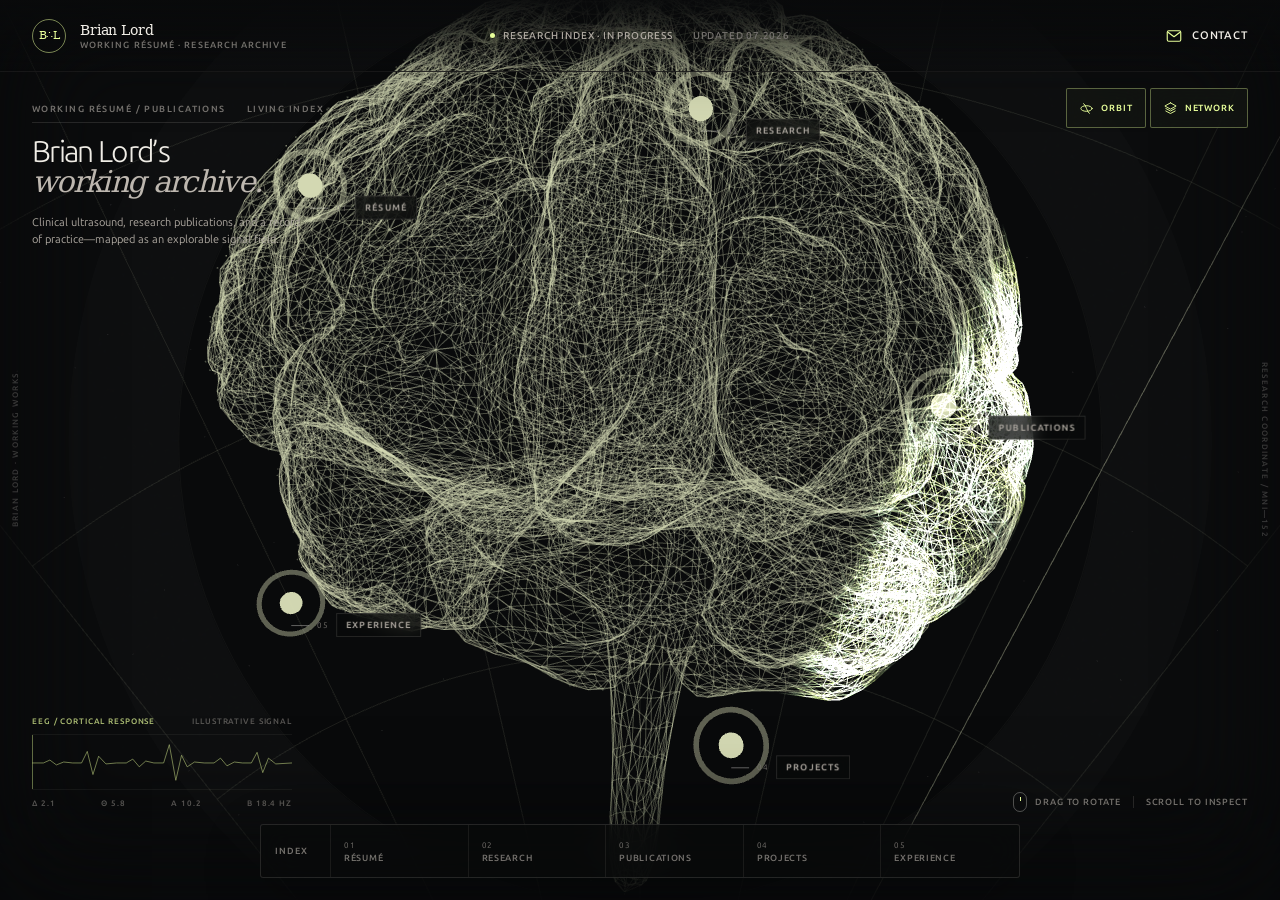
==== commit e7861ee7: "Add traveling ultrasound response to cortex" ====
--- a/index.html
+++ b/index.html
@@ -1 +1 @@
-<!DOCTYPE html><html lang="en"><head><meta charSet="utf-8"/><meta name="viewport" content="width=device-width, initial-scale=1"/><link rel="stylesheet" href="/_next/static/chunks/1drahkl94wbj4.css" data-precedence="next"/><link rel="preload" as="script" fetchPriority="low" href="/_next/static/chunks/1jq4o6yq14o4c.js"/><script src="/_next/static/chunks/3ntqy24tcldj6.js" async=""></script><script src="/_next/static/chunks/25o46h8mdjlrg.js" async=""></script><script src="/_next/static/chunks/turbopack-1tgm-5axp195g.js" async=""></script><script src="/_next/static/chunks/158myu8e_yme3.js" async=""></script><script src="/_next/static/chunks/101c9hz3l4y4t.js" async=""></script><title>Brian Lord — Working Résumé &amp; Research Publications</title><meta name="description" content="Brian Lord’s interactive working résumé and three-dimensional archive of research, publications, projects, and experience."/><link rel="icon" href="/icon.svg?icon.02lhd4qc8a3ah.svg" sizes="any" type="image/svg+xml"/><script src="/_next/static/chunks/0cz1d0mv5g_q7.js" noModule=""></script></head><body><div hidden=""><!--$--><!--/$--></div><main class="atlas-shell "><a class="skip-link" href="#atlas-index">Skip to atlas index</a><div class="loading-screen " aria-hidden="false"><div class="loading-screen__mark"><span></span><span></span><span></span></div><p>Mapping Brian Lord’s working archive</p><div class="loading-screen__track"><span class=""></span></div></div><header class="site-header"><a class="identity" href="#" aria-label="Brian Lord home"><span class="identity__glyph" aria-hidden="true">B∴L</span><span class="identity__copy"><strong>Brian Lord</strong><span>Working résumé · research archive</span></span></a><div class="site-header__status"><span class="live-dot" aria-hidden="true"></span>Research index · in progress<span class="site-header__coordinates">Updated 07.2026</span></div><a class="contact-link" href="mailto:hello@brianlord.work"><svg viewBox="0 0 24 24" aria-hidden="true" fill="none" stroke="currentColor" stroke-width="1.5" stroke-linecap="round" stroke-linejoin="round"><rect x="3" y="5" width="18" height="14" rx="2"></rect><path d="m4 7 8 6 8-6"></path></svg><span>Contact</span></a></header><section class="hero-copy" aria-labelledby="hero-title"><div class="hero-copy__eyebrow"><span>Working résumé / publications</span><span>Living index</span></div><h1 id="hero-title">Brian Lord’s<br/><em>working archive.</em></h1><p>Clinical ultrasound, research publications, and a record of practice—mapped as an explorable signal field.</p></section><div class="scene-wrap" aria-label="Interactive three-dimensional brain"><div class="brain-stage"><div class="brain-stage__vignette" aria-hidden="true"></div><div class="brain-stage__labels"><button type="button" class="atlas-marker   atlas-marker--east" aria-label="Open Résumé"><span class="atlas-marker__index">01</span><span class="atlas-marker__label">Résumé</span><span class="atlas-probe" aria-hidden="true"><span class="atlas-probe__topline"><span>01<!-- --> · region</span><span>PFC · 42</span></span><strong>Résumé</strong><span class="atlas-probe__atlas">Prefrontal cortex</span><span class="atlas-probe__description">Working history, point of view, and present questions.</span><span class="atlas-probe__action">Enter cortical region <span>↗</span></span></span></button><button type="button" class="atlas-marker   atlas-marker--west" aria-label="Open Research"><span class="atlas-marker__index">02</span><span class="atlas-marker__label">Research</span><span class="atlas-probe" aria-hidden="true"><span class="atlas-probe__topline"><span>02<!-- --> · region</span><span>BA7 · 18</span></span><strong>Research</strong><span class="atlas-probe__atlas">Parietal association area</span><span class="atlas-probe__description">Active inquiries into cognition, systems, and intelligence.</span><span class="atlas-probe__action">Enter cortical region <span>↗</span></span></span></button><button type="button" class="atlas-marker   atlas-marker--west" aria-label="Open Publications"><span class="atlas-marker__index">03</span><span class="atlas-marker__label">Publications</span><span class="atlas-probe" aria-hidden="true"><span class="atlas-probe__topline"><span>03<!-- --> · region</span><span>BA22 · 31</span></span><strong>Publications</strong><span class="atlas-probe__atlas">Temporal language network</span><span class="atlas-probe__description">Peer-reviewed work, essays, and papers in progress.</span><span class="atlas-probe__action">Enter cortical region <span>↗</span></span></span></button><button type="button" class="atlas-marker   atlas-marker--west" aria-label="Open Projects"><span class="atlas-marker__index">04</span><span class="atlas-marker__label">Projects</span><span class="atlas-probe" aria-hidden="true"><span class="atlas-probe__topline"><span>04<!-- --> · region</span><span>V2 · 09</span></span><strong>Projects</strong><span class="atlas-probe__atlas">Visual systems cortex</span><span class="atlas-probe__description">Research instruments, prototypes, and field experiments.</span><span class="atlas-probe__action">Enter cortical region <span>↗</span></span></span></button><button type="button" class="atlas-marker   atlas-marker--east" aria-label="Open Experience"><span class="atlas-marker__index">05</span><span class="atlas-marker__label">Experience</span><span class="atlas-probe" aria-hidden="true"><span class="atlas-probe__topline"><span>05<!-- --> · region</span><span>SMA · 24</span></span><strong>Experience</strong><span class="atlas-probe__atlas">Motor planning network</span><span class="atlas-probe__description">Appointments, collaborations, education, and practice.</span><span class="atlas-probe__action">Enter cortical region <span>↗</span></span></span></button></div></div><div class="scene-instruction" aria-hidden="true"><span class="scene-instruction__mouse"></span>Drag to rotate<span class="scene-instruction__divider"></span>Scroll to inspect</div><div class="scene-controls" aria-label="Visualization controls"><button type="button" class="is-active" aria-pressed="true"><svg viewBox="0 0 24 24" aria-hidden="true" fill="none" stroke="currentColor" stroke-width="1.5" stroke-linecap="round" stroke-linejoin="round"><ellipse cx="12" cy="12" rx="9" ry="4.5"></ellipse><path d="M7.5 4.2c1.8 1.6 3.4 4.3 4.5 7.8 1.1 3.5 2.7 6.2 4.5 7.8"></path></svg><span>Orbit</span></button><button type="button" class="is-active" aria-pressed="true"><svg viewBox="0 0 24 24" aria-hidden="true" fill="none" stroke="currentColor" stroke-width="1.5" stroke-linecap="round" stroke-linejoin="round"><path d="m12 3 9 5-9 5-9-5 9-5Zm-7.5 9 7.5 4 7.5-4M4.5 16l7.5 4 7.5-4"></path></svg><span>Network</span></button></div></div><figure class="signal-monitor" aria-label="Illustrative EEG signal"><figcaption><span>EEG / cortical response</span><span>Illustrative signal</span></figcaption><div class="signal-monitor__plot"><svg viewBox="0 0 320 56" preserveAspectRatio="none" aria-hidden="true"><polyline points="0,29 14,29 22,26 30,31 39,28 50,29 61,29 68,17 75,41 82,22 91,30 104,29 116,29 124,25 132,33 140,27 150,29 162,29 169,10 177,47 184,21 191,33 200,28 212,29 224,29 232,24 240,32 249,28 259,29 270,29 277,18 284,39 291,24 300,30 320,29"></polyline></svg><span class="signal-monitor__sweep" aria-hidden="true"></span></div><div class="signal-monitor__bands"><span>δ 2.1</span><span>θ 5.8</span><span>α 10.2</span><span>β 18.4 Hz</span></div></figure><section class="focus-space " aria-hidden="true" aria-live="polite"></section><nav class="atlas-index" id="atlas-index" aria-label="Atlas sections"><span class="atlas-index__label">Index<span>05<!-- --> regions</span></span><div class="atlas-index__items"><button type="button" class=""><span>01</span><strong>Résumé</strong></button><button type="button" class=""><span>02</span><strong>Research</strong></button><button type="button" class=""><span>03</span><strong>Publications</strong></button><button type="button" class=""><span>04</span><strong>Projects</strong></button><button type="button" class=""><span>05</span><strong>Experience</strong></button></div><span class="atlas-index__keyhint"><kbd>←</kbd><kbd>→</kbd>Navigate</span></nav><div class="edge-caption edge-caption--left">Brian Lord · Working works</div><div class="edge-caption edge-caption--right">Research coordinate / MNI—152</div></main><!--$--><!--/$--><script src="/_next/static/chunks/1jq4o6yq14o4c.js" id="_R_" async=""></script><script>(self.__next_f=self.__next_f||[]).push([0])</script><script>self.__next_f.push([1,"1:\"$Sreact.fragment\"\n2:I[39756,[\"/_next/static/chunks/158myu8e_yme3.js\"],\"default\"]\n3:I[37457,[\"/_next/static/chunks/158myu8e_yme3.js\"],\"default\"]\n4:I[47257,[\"/_next/static/chunks/158myu8e_yme3.js\"],\"ClientPageRoot\"]\n5:I[31713,[\"/_next/static/chunks/158myu8e_yme3.js\",\"/_next/static/chunks/101c9hz3l4y4t.js\"],\"default\"]\n8:I[97367,[\"/_next/static/chunks/158myu8e_yme3.js\"],\"OutletBoundary\"]\n9:\"$Sreact.suspense\"\nb:I[97367,[\"/_next/static/chunks/158myu8e_yme3.js\"],\"ViewportBoundary\"]\nd:I[97367,[\"/_next/static/chunks/158myu8e_yme3.js\"],\"MetadataBoundary\"]\nf:I[68027,[\"/_next/static/chunks/158myu8e_yme3.js\"],\"default\",1]\n:HL[\"/_next/static/chunks/1drahkl94wbj4.css\",\"style\"]\n"])</script><script>self.__next_f.push([1,"0:{\"P\":null,\"c\":[\"\",\"\"],\"q\":\"\",\"i\":false,\"f\":[[[\"\",{\"children\":[\"__PAGE__\",{}]},\"$undefined\",\"$undefined\",16],[[\"$\",\"$1\",\"c\",{\"children\":[[[\"$\",\"link\",\"0\",{\"rel\":\"stylesheet\",\"href\":\"/_next/static/chunks/1drahkl94wbj4.css\",\"precedence\":\"next\",\"crossOrigin\":\"$undefined\",\"nonce\":\"$undefined\"}],[\"$\",\"script\",\"script-0\",{\"src\":\"/_next/static/chunks/158myu8e_yme3.js\",\"async\":true,\"nonce\":\"$undefined\"}]],[\"$\",\"html\",null,{\"lang\":\"en\",\"suppressHydrationWarning\":true,\"children\":[\"$\",\"body\",null,{\"suppressHydrationWarning\":true,\"children\":[\"$\",\"$L2\",null,{\"parallelRouterKey\":\"children\",\"error\":\"$undefined\",\"errorStyles\":\"$undefined\",\"errorScripts\":\"$undefined\",\"template\":[\"$\",\"$L3\",null,{}],\"templateStyles\":\"$undefined\",\"templateScripts\":\"$undefined\",\"notFound\":[[[\"$\",\"title\",null,{\"children\":\"404: This page could not be found.\"}],[\"$\",\"div\",null,{\"style\":{\"fontFamily\":\"system-ui,\\\"Segoe UI\\\",Roboto,Helvetica,Arial,sans-serif,\\\"Apple Color Emoji\\\",\\\"Segoe UI Emoji\\\"\",\"height\":\"100vh\",\"textAlign\":\"center\",\"display\":\"flex\",\"flexDirection\":\"column\",\"alignItems\":\"center\",\"justifyContent\":\"center\"},\"children\":[\"$\",\"div\",null,{\"children\":[[\"$\",\"style\",null,{\"dangerouslySetInnerHTML\":{\"__html\":\"body{color:#000;background:#fff;margin:0}.next-error-h1{border-right:1px solid rgba(0,0,0,.3)}@media (prefers-color-scheme:dark){body{color:#fff;background:#000}.next-error-h1{border-right:1px solid rgba(255,255,255,.3)}}\"}}],[\"$\",\"h1\",null,{\"className\":\"next-error-h1\",\"style\":{\"display\":\"inline-block\",\"margin\":\"0 20px 0 0\",\"padding\":\"0 23px 0 0\",\"fontSize\":24,\"fontWeight\":500,\"verticalAlign\":\"top\",\"lineHeight\":\"49px\"},\"children\":404}],[\"$\",\"div\",null,{\"style\":{\"display\":\"inline-block\"},\"children\":[\"$\",\"h2\",null,{\"style\":{\"fontSize\":14,\"fontWeight\":400,\"lineHeight\":\"49px\",\"margin\":0},\"children\":\"This page could not be found.\"}]}]]}]}]],[]],\"forbidden\":\"$undefined\",\"unauthorized\":\"$undefined\"}]}]}]]}],{\"children\":[[\"$\",\"$1\",\"c\",{\"children\":[[\"$\",\"$L4\",null,{\"Component\":\"$5\",\"serverProvidedParams\":{\"searchParams\":{},\"params\":{},\"promises\":[\"$@6\",\"$@7\"]}}],[[\"$\",\"script\",\"script-0\",{\"src\":\"/_next/static/chunks/101c9hz3l4y4t.js\",\"async\":true,\"nonce\":\"$undefined\"}]],[\"$\",\"$L8\",null,{\"children\":[\"$\",\"$9\",null,{\"name\":\"Next.MetadataOutlet\",\"children\":\"$@a\"}]}]]}],{},null,false,null]},null,false,null],[\"$\",\"$1\",\"h\",{\"children\":[null,[\"$\",\"$Lb\",null,{\"children\":\"$Lc\"}],[\"$\",\"div\",null,{\"hidden\":true,\"children\":[\"$\",\"$Ld\",null,{\"children\":[\"$\",\"$9\",null,{\"name\":\"Next.Metadata\",\"children\":\"$Le\"}]}]}],null]}],false]],\"m\":\"$undefined\",\"G\":[\"$f\",[[\"$\",\"link\",\"0\",{\"rel\":\"stylesheet\",\"href\":\"/_next/static/chunks/1drahkl94wbj4.css\",\"precedence\":\"next\",\"crossOrigin\":\"$undefined\",\"nonce\":\"$undefined\"}]]],\"S\":true,\"h\":null,\"s\":\"$undefined\",\"l\":\"$undefined\",\"p\":\"$undefined\",\"d\":\"$undefined\",\"b\":\"kRDSWHr0Y6BzFW4Q-Thcf\"}\n"])</script><script>self.__next_f.push([1,"6:{}\n7:\"$0:f:0:1:1:children:0:props:children:0:props:serverProvidedParams:params\"\n"])</script><script>self.__next_f.push([1,"c:[[\"$\",\"meta\",\"0\",{\"charSet\":\"utf-8\"}],[\"$\",\"meta\",\"1\",{\"name\":\"viewport\",\"content\":\"width=device-width, initial-scale=1\"}]]\n"])</script><script>self.__next_f.push([1,"10:I[27201,[\"/_next/static/chunks/158myu8e_yme3.js\"],\"IconMark\"]\na:null\ne:[[\"$\",\"title\",\"0\",{\"children\":\"Brian Lord — Working Résumé \u0026 Research Publications\"}],[\"$\",\"meta\",\"1\",{\"name\":\"description\",\"content\":\"Brian Lord’s interactive working résumé and three-dimensional archive of research, publications, projects, and experience.\"}],[\"$\",\"link\",\"2\",{\"rel\":\"icon\",\"href\":\"/icon.svg?icon.02lhd4qc8a3ah.svg\",\"sizes\":\"any\",\"type\":\"image/svg+xml\"}],[\"$\",\"$L10\",\"3\",{}]]\n"])</script></body></html>+<!DOCTYPE html><html lang="en"><head><meta charSet="utf-8"/><meta name="viewport" content="width=device-width, initial-scale=1"/><link rel="stylesheet" href="/_next/static/chunks/1drahkl94wbj4.css" data-precedence="next"/><link rel="preload" as="script" fetchPriority="low" href="/_next/static/chunks/1jq4o6yq14o4c.js"/><script src="/_next/static/chunks/3ntqy24tcldj6.js" async=""></script><script src="/_next/static/chunks/25o46h8mdjlrg.js" async=""></script><script src="/_next/static/chunks/turbopack-1tgm-5axp195g.js" async=""></script><script src="/_next/static/chunks/158myu8e_yme3.js" async=""></script><script src="/_next/static/chunks/10fzfrzpt2zpm.js" async=""></script><title>Brian Lord — Working Résumé &amp; Research Publications</title><meta name="description" content="Brian Lord’s interactive working résumé and three-dimensional archive of research, publications, projects, and experience."/><link rel="icon" href="/icon.svg?icon.02lhd4qc8a3ah.svg" sizes="any" type="image/svg+xml"/><script src="/_next/static/chunks/0cz1d0mv5g_q7.js" noModule=""></script></head><body><div hidden=""><!--$--><!--/$--></div><main class="atlas-shell "><a class="skip-link" href="#atlas-index">Skip to atlas index</a><div class="loading-screen " aria-hidden="false"><div class="loading-screen__mark"><span></span><span></span><span></span></div><p>Mapping Brian Lord’s working archive</p><div class="loading-screen__track"><span class=""></span></div></div><header class="site-header"><a class="identity" href="#" aria-label="Brian Lord home"><span class="identity__glyph" aria-hidden="true">B∴L</span><span class="identity__copy"><strong>Brian Lord</strong><span>Working résumé · research archive</span></span></a><div class="site-header__status"><span class="live-dot" aria-hidden="true"></span>Research index · in progress<span class="site-header__coordinates">Updated 07.2026</span></div><a class="contact-link" href="mailto:hello@brianlord.work"><svg viewBox="0 0 24 24" aria-hidden="true" fill="none" stroke="currentColor" stroke-width="1.5" stroke-linecap="round" stroke-linejoin="round"><rect x="3" y="5" width="18" height="14" rx="2"></rect><path d="m4 7 8 6 8-6"></path></svg><span>Contact</span></a></header><section class="hero-copy" aria-labelledby="hero-title"><div class="hero-copy__eyebrow"><span>Working résumé / publications</span><span>Living index</span></div><h1 id="hero-title">Brian Lord’s<br/><em>working archive.</em></h1><p>Clinical ultrasound, research publications, and a record of practice—mapped as an explorable signal field.</p></section><div class="scene-wrap" aria-label="Interactive three-dimensional brain"><div class="brain-stage"><div class="brain-stage__vignette" aria-hidden="true"></div><div class="brain-stage__labels"><button type="button" class="atlas-marker   atlas-marker--east" aria-label="Open Résumé"><span class="atlas-marker__index">01</span><span class="atlas-marker__label">Résumé</span><span class="atlas-probe" aria-hidden="true"><span class="atlas-probe__topline"><span>01<!-- --> · region</span><span>PFC · 42</span></span><strong>Résumé</strong><span class="atlas-probe__atlas">Prefrontal cortex</span><span class="atlas-probe__description">Working history, point of view, and present questions.</span><span class="atlas-probe__action">Enter cortical region <span>↗</span></span></span></button><button type="button" class="atlas-marker   atlas-marker--west" aria-label="Open Research"><span class="atlas-marker__index">02</span><span class="atlas-marker__label">Research</span><span class="atlas-probe" aria-hidden="true"><span class="atlas-probe__topline"><span>02<!-- --> · region</span><span>BA7 · 18</span></span><strong>Research</strong><span class="atlas-probe__atlas">Parietal association area</span><span class="atlas-probe__description">Active inquiries into cognition, systems, and intelligence.</span><span class="atlas-probe__action">Enter cortical region <span>↗</span></span></span></button><button type="button" class="atlas-marker   atlas-marker--west" aria-label="Open Publications"><span class="atlas-marker__index">03</span><span class="atlas-marker__label">Publications</span><span class="atlas-probe" aria-hidden="true"><span class="atlas-probe__topline"><span>03<!-- --> · region</span><span>BA22 · 31</span></span><strong>Publications</strong><span class="atlas-probe__atlas">Temporal language network</span><span class="atlas-probe__description">Peer-reviewed work, essays, and papers in progress.</span><span class="atlas-probe__action">Enter cortical region <span>↗</span></span></span></button><button type="button" class="atlas-marker   atlas-marker--west" aria-label="Open Projects"><span class="atlas-marker__index">04</span><span class="atlas-marker__label">Projects</span><span class="atlas-probe" aria-hidden="true"><span class="atlas-probe__topline"><span>04<!-- --> · region</span><span>V2 · 09</span></span><strong>Projects</strong><span class="atlas-probe__atlas">Visual systems cortex</span><span class="atlas-probe__description">Research instruments, prototypes, and field experiments.</span><span class="atlas-probe__action">Enter cortical region <span>↗</span></span></span></button><button type="button" class="atlas-marker   atlas-marker--east" aria-label="Open Experience"><span class="atlas-marker__index">05</span><span class="atlas-marker__label">Experience</span><span class="atlas-probe" aria-hidden="true"><span class="atlas-probe__topline"><span>05<!-- --> · region</span><span>SMA · 24</span></span><strong>Experience</strong><span class="atlas-probe__atlas">Motor planning network</span><span class="atlas-probe__description">Appointments, collaborations, education, and practice.</span><span class="atlas-probe__action">Enter cortical region <span>↗</span></span></span></button></div></div><div class="scene-instruction" aria-hidden="true"><span class="scene-instruction__mouse"></span>Drag to rotate<span class="scene-instruction__divider"></span>Scroll to inspect</div><div class="scene-controls" aria-label="Visualization controls"><button type="button" class="is-active" aria-pressed="true"><svg viewBox="0 0 24 24" aria-hidden="true" fill="none" stroke="currentColor" stroke-width="1.5" stroke-linecap="round" stroke-linejoin="round"><ellipse cx="12" cy="12" rx="9" ry="4.5"></ellipse><path d="M7.5 4.2c1.8 1.6 3.4 4.3 4.5 7.8 1.1 3.5 2.7 6.2 4.5 7.8"></path></svg><span>Orbit</span></button><button type="button" class="is-active" aria-pressed="true"><svg viewBox="0 0 24 24" aria-hidden="true" fill="none" stroke="currentColor" stroke-width="1.5" stroke-linecap="round" stroke-linejoin="round"><path d="m12 3 9 5-9 5-9-5 9-5Zm-7.5 9 7.5 4 7.5-4M4.5 16l7.5 4 7.5-4"></path></svg><span>Network</span></button></div></div><figure class="signal-monitor" aria-label="Illustrative EEG signal"><figcaption><span>EEG / cortical response</span><span>Illustrative signal</span></figcaption><div class="signal-monitor__plot"><svg viewBox="0 0 320 56" preserveAspectRatio="none" aria-hidden="true"><polyline points="0,29 14,29 22,26 30,31 39,28 50,29 61,29 68,17 75,41 82,22 91,30 104,29 116,29 124,25 132,33 140,27 150,29 162,29 169,10 177,47 184,21 191,33 200,28 212,29 224,29 232,24 240,32 249,28 259,29 270,29 277,18 284,39 291,24 300,30 320,29"></polyline></svg><span class="signal-monitor__sweep" aria-hidden="true"></span></div><div class="signal-monitor__bands"><span>δ 2.1</span><span>θ 5.8</span><span>α 10.2</span><span>β 18.4 Hz</span></div></figure><section class="focus-space " aria-hidden="true" aria-live="polite"></section><nav class="atlas-index" id="atlas-index" aria-label="Atlas sections"><span class="atlas-index__label">Index<span>05<!-- --> regions</span></span><div class="atlas-index__items"><button type="button" class=""><span>01</span><strong>Résumé</strong></button><button type="button" class=""><span>02</span><strong>Research</strong></button><button type="button" class=""><span>03</span><strong>Publications</strong></button><button type="button" class=""><span>04</span><strong>Projects</strong></button><button type="button" class=""><span>05</span><strong>Experience</strong></button></div><span class="atlas-index__keyhint"><kbd>←</kbd><kbd>→</kbd>Navigate</span></nav><div class="edge-caption edge-caption--left">Brian Lord · Working works</div><div class="edge-caption edge-caption--right">Research coordinate / MNI—152</div></main><!--$--><!--/$--><script src="/_next/static/chunks/1jq4o6yq14o4c.js" id="_R_" async=""></script><script>(self.__next_f=self.__next_f||[]).push([0])</script><script>self.__next_f.push([1,"1:\"$Sreact.fragment\"\n2:I[39756,[\"/_next/static/chunks/158myu8e_yme3.js\"],\"default\"]\n3:I[37457,[\"/_next/static/chunks/158myu8e_yme3.js\"],\"default\"]\n4:I[47257,[\"/_next/static/chunks/158myu8e_yme3.js\"],\"ClientPageRoot\"]\n5:I[31713,[\"/_next/static/chunks/158myu8e_yme3.js\",\"/_next/static/chunks/10fzfrzpt2zpm.js\"],\"default\"]\n8:I[97367,[\"/_next/static/chunks/158myu8e_yme3.js\"],\"OutletBoundary\"]\n9:\"$Sreact.suspense\"\nb:I[97367,[\"/_next/static/chunks/158myu8e_yme3.js\"],\"ViewportBoundary\"]\nd:I[97367,[\"/_next/static/chunks/158myu8e_yme3.js\"],\"MetadataBoundary\"]\nf:I[68027,[\"/_next/static/chunks/158myu8e_yme3.js\"],\"default\",1]\n:HL[\"/_next/static/chunks/1drahkl94wbj4.css\",\"style\"]\n"])</script><script>self.__next_f.push([1,"0:{\"P\":null,\"c\":[\"\",\"\"],\"q\":\"\",\"i\":false,\"f\":[[[\"\",{\"children\":[\"__PAGE__\",{}]},\"$undefined\",\"$undefined\",16],[[\"$\",\"$1\",\"c\",{\"children\":[[[\"$\",\"link\",\"0\",{\"rel\":\"stylesheet\",\"href\":\"/_next/static/chunks/1drahkl94wbj4.css\",\"precedence\":\"next\",\"crossOrigin\":\"$undefined\",\"nonce\":\"$undefined\"}],[\"$\",\"script\",\"script-0\",{\"src\":\"/_next/static/chunks/158myu8e_yme3.js\",\"async\":true,\"nonce\":\"$undefined\"}]],[\"$\",\"html\",null,{\"lang\":\"en\",\"suppressHydrationWarning\":true,\"children\":[\"$\",\"body\",null,{\"suppressHydrationWarning\":true,\"children\":[\"$\",\"$L2\",null,{\"parallelRouterKey\":\"children\",\"error\":\"$undefined\",\"errorStyles\":\"$undefined\",\"errorScripts\":\"$undefined\",\"template\":[\"$\",\"$L3\",null,{}],\"templateStyles\":\"$undefined\",\"templateScripts\":\"$undefined\",\"notFound\":[[[\"$\",\"title\",null,{\"children\":\"404: This page could not be found.\"}],[\"$\",\"div\",null,{\"style\":{\"fontFamily\":\"system-ui,\\\"Segoe UI\\\",Roboto,Helvetica,Arial,sans-serif,\\\"Apple Color Emoji\\\",\\\"Segoe UI Emoji\\\"\",\"height\":\"100vh\",\"textAlign\":\"center\",\"display\":\"flex\",\"flexDirection\":\"column\",\"alignItems\":\"center\",\"justifyContent\":\"center\"},\"children\":[\"$\",\"div\",null,{\"children\":[[\"$\",\"style\",null,{\"dangerouslySetInnerHTML\":{\"__html\":\"body{color:#000;background:#fff;margin:0}.next-error-h1{border-right:1px solid rgba(0,0,0,.3)}@media (prefers-color-scheme:dark){body{color:#fff;background:#000}.next-error-h1{border-right:1px solid rgba(255,255,255,.3)}}\"}}],[\"$\",\"h1\",null,{\"className\":\"next-error-h1\",\"style\":{\"display\":\"inline-block\",\"margin\":\"0 20px 0 0\",\"padding\":\"0 23px 0 0\",\"fontSize\":24,\"fontWeight\":500,\"verticalAlign\":\"top\",\"lineHeight\":\"49px\"},\"children\":404}],[\"$\",\"div\",null,{\"style\":{\"display\":\"inline-block\"},\"children\":[\"$\",\"h2\",null,{\"style\":{\"fontSize\":14,\"fontWeight\":400,\"lineHeight\":\"49px\",\"margin\":0},\"children\":\"This page could not be found.\"}]}]]}]}]],[]],\"forbidden\":\"$undefined\",\"unauthorized\":\"$undefined\"}]}]}]]}],{\"children\":[[\"$\",\"$1\",\"c\",{\"children\":[[\"$\",\"$L4\",null,{\"Component\":\"$5\",\"serverProvidedParams\":{\"searchParams\":{},\"params\":{},\"promises\":[\"$@6\",\"$@7\"]}}],[[\"$\",\"script\",\"script-0\",{\"src\":\"/_next/static/chunks/10fzfrzpt2zpm.js\",\"async\":true,\"nonce\":\"$undefined\"}]],[\"$\",\"$L8\",null,{\"children\":[\"$\",\"$9\",null,{\"name\":\"Next.MetadataOutlet\",\"children\":\"$@a\"}]}]]}],{},null,false,null]},null,false,null],[\"$\",\"$1\",\"h\",{\"children\":[null,[\"$\",\"$Lb\",null,{\"children\":\"$Lc\"}],[\"$\",\"div\",null,{\"hidden\":true,\"children\":[\"$\",\"$Ld\",null,{\"children\":[\"$\",\"$9\",null,{\"name\":\"Next.Metadata\",\"children\":\"$Le\"}]}]}],null]}],false]],\"m\":\"$undefined\",\"G\":[\"$f\",[[\"$\",\"link\",\"0\",{\"rel\":\"stylesheet\",\"href\":\"/_next/static/chunks/1drahkl94wbj4.css\",\"precedence\":\"next\",\"crossOrigin\":\"$undefined\",\"nonce\":\"$undefined\"}]]],\"S\":true,\"h\":null,\"s\":\"$undefined\",\"l\":\"$undefined\",\"p\":\"$undefined\",\"d\":\"$undefined\",\"b\":\"uKnnMD4U2gk7uxGpkDOm7\"}\n"])</script><script>self.__next_f.push([1,"6:{}\n7:\"$0:f:0:1:1:children:0:props:children:0:props:serverProvidedParams:params\"\n"])</script><script>self.__next_f.push([1,"c:[[\"$\",\"meta\",\"0\",{\"charSet\":\"utf-8\"}],[\"$\",\"meta\",\"1\",{\"name\":\"viewport\",\"content\":\"width=device-width, initial-scale=1\"}]]\n"])</script><script>self.__next_f.push([1,"10:I[27201,[\"/_next/static/chunks/158myu8e_yme3.js\"],\"IconMark\"]\na:null\ne:[[\"$\",\"title\",\"0\",{\"children\":\"Brian Lord — Working Résumé \u0026 Research Publications\"}],[\"$\",\"meta\",\"1\",{\"name\":\"description\",\"content\":\"Brian Lord’s interactive working résumé and three-dimensional archive of research, publications, projects, and experience.\"}],[\"$\",\"link\",\"2\",{\"rel\":\"icon\",\"href\":\"/icon.svg?icon.02lhd4qc8a3ah.svg\",\"sizes\":\"any\",\"type\":\"image/svg+xml\"}],[\"$\",\"$L10\",\"3\",{}]]\n"])</script></body></html>
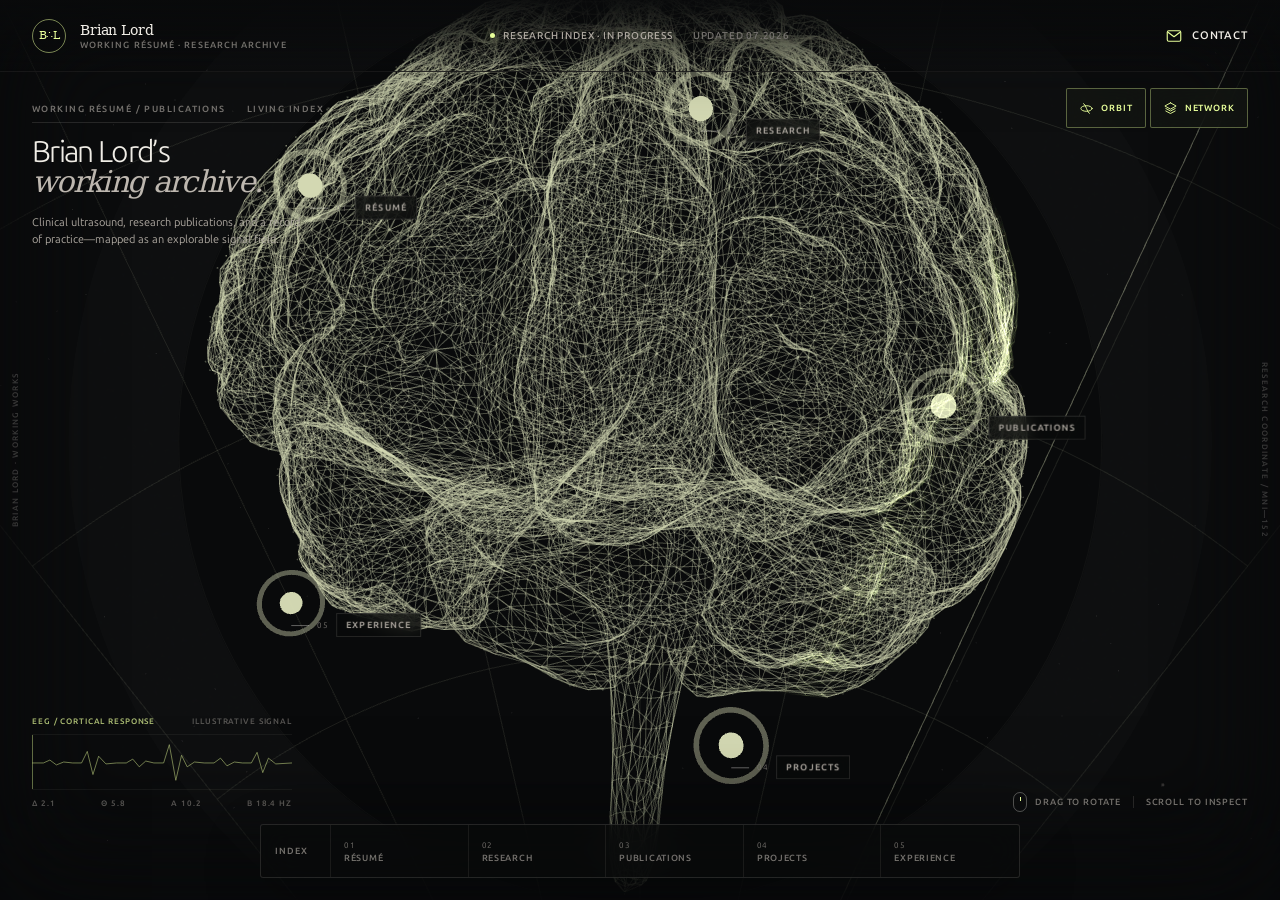
==== commit d153133c: "Make ultrasound response a subtle cortical shimmer" ====
--- a/index.html
+++ b/index.html
@@ -1 +1 @@
-<!DOCTYPE html><html lang="en"><head><meta charSet="utf-8"/><meta name="viewport" content="width=device-width, initial-scale=1"/><link rel="stylesheet" href="/_next/static/chunks/1drahkl94wbj4.css" data-precedence="next"/><link rel="preload" as="script" fetchPriority="low" href="/_next/static/chunks/1jq4o6yq14o4c.js"/><script src="/_next/static/chunks/3ntqy24tcldj6.js" async=""></script><script src="/_next/static/chunks/25o46h8mdjlrg.js" async=""></script><script src="/_next/static/chunks/turbopack-1tgm-5axp195g.js" async=""></script><script src="/_next/static/chunks/158myu8e_yme3.js" async=""></script><script src="/_next/static/chunks/10fzfrzpt2zpm.js" async=""></script><title>Brian Lord — Working Résumé &amp; Research Publications</title><meta name="description" content="Brian Lord’s interactive working résumé and three-dimensional archive of research, publications, projects, and experience."/><link rel="icon" href="/icon.svg?icon.02lhd4qc8a3ah.svg" sizes="any" type="image/svg+xml"/><script src="/_next/static/chunks/0cz1d0mv5g_q7.js" noModule=""></script></head><body><div hidden=""><!--$--><!--/$--></div><main class="atlas-shell "><a class="skip-link" href="#atlas-index">Skip to atlas index</a><div class="loading-screen " aria-hidden="false"><div class="loading-screen__mark"><span></span><span></span><span></span></div><p>Mapping Brian Lord’s working archive</p><div class="loading-screen__track"><span class=""></span></div></div><header class="site-header"><a class="identity" href="#" aria-label="Brian Lord home"><span class="identity__glyph" aria-hidden="true">B∴L</span><span class="identity__copy"><strong>Brian Lord</strong><span>Working résumé · research archive</span></span></a><div class="site-header__status"><span class="live-dot" aria-hidden="true"></span>Research index · in progress<span class="site-header__coordinates">Updated 07.2026</span></div><a class="contact-link" href="mailto:hello@brianlord.work"><svg viewBox="0 0 24 24" aria-hidden="true" fill="none" stroke="currentColor" stroke-width="1.5" stroke-linecap="round" stroke-linejoin="round"><rect x="3" y="5" width="18" height="14" rx="2"></rect><path d="m4 7 8 6 8-6"></path></svg><span>Contact</span></a></header><section class="hero-copy" aria-labelledby="hero-title"><div class="hero-copy__eyebrow"><span>Working résumé / publications</span><span>Living index</span></div><h1 id="hero-title">Brian Lord’s<br/><em>working archive.</em></h1><p>Clinical ultrasound, research publications, and a record of practice—mapped as an explorable signal field.</p></section><div class="scene-wrap" aria-label="Interactive three-dimensional brain"><div class="brain-stage"><div class="brain-stage__vignette" aria-hidden="true"></div><div class="brain-stage__labels"><button type="button" class="atlas-marker   atlas-marker--east" aria-label="Open Résumé"><span class="atlas-marker__index">01</span><span class="atlas-marker__label">Résumé</span><span class="atlas-probe" aria-hidden="true"><span class="atlas-probe__topline"><span>01<!-- --> · region</span><span>PFC · 42</span></span><strong>Résumé</strong><span class="atlas-probe__atlas">Prefrontal cortex</span><span class="atlas-probe__description">Working history, point of view, and present questions.</span><span class="atlas-probe__action">Enter cortical region <span>↗</span></span></span></button><button type="button" class="atlas-marker   atlas-marker--west" aria-label="Open Research"><span class="atlas-marker__index">02</span><span class="atlas-marker__label">Research</span><span class="atlas-probe" aria-hidden="true"><span class="atlas-probe__topline"><span>02<!-- --> · region</span><span>BA7 · 18</span></span><strong>Research</strong><span class="atlas-probe__atlas">Parietal association area</span><span class="atlas-probe__description">Active inquiries into cognition, systems, and intelligence.</span><span class="atlas-probe__action">Enter cortical region <span>↗</span></span></span></button><button type="button" class="atlas-marker   atlas-marker--west" aria-label="Open Publications"><span class="atlas-marker__index">03</span><span class="atlas-marker__label">Publications</span><span class="atlas-probe" aria-hidden="true"><span class="atlas-probe__topline"><span>03<!-- --> · region</span><span>BA22 · 31</span></span><strong>Publications</strong><span class="atlas-probe__atlas">Temporal language network</span><span class="atlas-probe__description">Peer-reviewed work, essays, and papers in progress.</span><span class="atlas-probe__action">Enter cortical region <span>↗</span></span></span></button><button type="button" class="atlas-marker   atlas-marker--west" aria-label="Open Projects"><span class="atlas-marker__index">04</span><span class="atlas-marker__label">Projects</span><span class="atlas-probe" aria-hidden="true"><span class="atlas-probe__topline"><span>04<!-- --> · region</span><span>V2 · 09</span></span><strong>Projects</strong><span class="atlas-probe__atlas">Visual systems cortex</span><span class="atlas-probe__description">Research instruments, prototypes, and field experiments.</span><span class="atlas-probe__action">Enter cortical region <span>↗</span></span></span></button><button type="button" class="atlas-marker   atlas-marker--east" aria-label="Open Experience"><span class="atlas-marker__index">05</span><span class="atlas-marker__label">Experience</span><span class="atlas-probe" aria-hidden="true"><span class="atlas-probe__topline"><span>05<!-- --> · region</span><span>SMA · 24</span></span><strong>Experience</strong><span class="atlas-probe__atlas">Motor planning network</span><span class="atlas-probe__description">Appointments, collaborations, education, and practice.</span><span class="atlas-probe__action">Enter cortical region <span>↗</span></span></span></button></div></div><div class="scene-instruction" aria-hidden="true"><span class="scene-instruction__mouse"></span>Drag to rotate<span class="scene-instruction__divider"></span>Scroll to inspect</div><div class="scene-controls" aria-label="Visualization controls"><button type="button" class="is-active" aria-pressed="true"><svg viewBox="0 0 24 24" aria-hidden="true" fill="none" stroke="currentColor" stroke-width="1.5" stroke-linecap="round" stroke-linejoin="round"><ellipse cx="12" cy="12" rx="9" ry="4.5"></ellipse><path d="M7.5 4.2c1.8 1.6 3.4 4.3 4.5 7.8 1.1 3.5 2.7 6.2 4.5 7.8"></path></svg><span>Orbit</span></button><button type="button" class="is-active" aria-pressed="true"><svg viewBox="0 0 24 24" aria-hidden="true" fill="none" stroke="currentColor" stroke-width="1.5" stroke-linecap="round" stroke-linejoin="round"><path d="m12 3 9 5-9 5-9-5 9-5Zm-7.5 9 7.5 4 7.5-4M4.5 16l7.5 4 7.5-4"></path></svg><span>Network</span></button></div></div><figure class="signal-monitor" aria-label="Illustrative EEG signal"><figcaption><span>EEG / cortical response</span><span>Illustrative signal</span></figcaption><div class="signal-monitor__plot"><svg viewBox="0 0 320 56" preserveAspectRatio="none" aria-hidden="true"><polyline points="0,29 14,29 22,26 30,31 39,28 50,29 61,29 68,17 75,41 82,22 91,30 104,29 116,29 124,25 132,33 140,27 150,29 162,29 169,10 177,47 184,21 191,33 200,28 212,29 224,29 232,24 240,32 249,28 259,29 270,29 277,18 284,39 291,24 300,30 320,29"></polyline></svg><span class="signal-monitor__sweep" aria-hidden="true"></span></div><div class="signal-monitor__bands"><span>δ 2.1</span><span>θ 5.8</span><span>α 10.2</span><span>β 18.4 Hz</span></div></figure><section class="focus-space " aria-hidden="true" aria-live="polite"></section><nav class="atlas-index" id="atlas-index" aria-label="Atlas sections"><span class="atlas-index__label">Index<span>05<!-- --> regions</span></span><div class="atlas-index__items"><button type="button" class=""><span>01</span><strong>Résumé</strong></button><button type="button" class=""><span>02</span><strong>Research</strong></button><button type="button" class=""><span>03</span><strong>Publications</strong></button><button type="button" class=""><span>04</span><strong>Projects</strong></button><button type="button" class=""><span>05</span><strong>Experience</strong></button></div><span class="atlas-index__keyhint"><kbd>←</kbd><kbd>→</kbd>Navigate</span></nav><div class="edge-caption edge-caption--left">Brian Lord · Working works</div><div class="edge-caption edge-caption--right">Research coordinate / MNI—152</div></main><!--$--><!--/$--><script src="/_next/static/chunks/1jq4o6yq14o4c.js" id="_R_" async=""></script><script>(self.__next_f=self.__next_f||[]).push([0])</script><script>self.__next_f.push([1,"1:\"$Sreact.fragment\"\n2:I[39756,[\"/_next/static/chunks/158myu8e_yme3.js\"],\"default\"]\n3:I[37457,[\"/_next/static/chunks/158myu8e_yme3.js\"],\"default\"]\n4:I[47257,[\"/_next/static/chunks/158myu8e_yme3.js\"],\"ClientPageRoot\"]\n5:I[31713,[\"/_next/static/chunks/158myu8e_yme3.js\",\"/_next/static/chunks/10fzfrzpt2zpm.js\"],\"default\"]\n8:I[97367,[\"/_next/static/chunks/158myu8e_yme3.js\"],\"OutletBoundary\"]\n9:\"$Sreact.suspense\"\nb:I[97367,[\"/_next/static/chunks/158myu8e_yme3.js\"],\"ViewportBoundary\"]\nd:I[97367,[\"/_next/static/chunks/158myu8e_yme3.js\"],\"MetadataBoundary\"]\nf:I[68027,[\"/_next/static/chunks/158myu8e_yme3.js\"],\"default\",1]\n:HL[\"/_next/static/chunks/1drahkl94wbj4.css\",\"style\"]\n"])</script><script>self.__next_f.push([1,"0:{\"P\":null,\"c\":[\"\",\"\"],\"q\":\"\",\"i\":false,\"f\":[[[\"\",{\"children\":[\"__PAGE__\",{}]},\"$undefined\",\"$undefined\",16],[[\"$\",\"$1\",\"c\",{\"children\":[[[\"$\",\"link\",\"0\",{\"rel\":\"stylesheet\",\"href\":\"/_next/static/chunks/1drahkl94wbj4.css\",\"precedence\":\"next\",\"crossOrigin\":\"$undefined\",\"nonce\":\"$undefined\"}],[\"$\",\"script\",\"script-0\",{\"src\":\"/_next/static/chunks/158myu8e_yme3.js\",\"async\":true,\"nonce\":\"$undefined\"}]],[\"$\",\"html\",null,{\"lang\":\"en\",\"suppressHydrationWarning\":true,\"children\":[\"$\",\"body\",null,{\"suppressHydrationWarning\":true,\"children\":[\"$\",\"$L2\",null,{\"parallelRouterKey\":\"children\",\"error\":\"$undefined\",\"errorStyles\":\"$undefined\",\"errorScripts\":\"$undefined\",\"template\":[\"$\",\"$L3\",null,{}],\"templateStyles\":\"$undefined\",\"templateScripts\":\"$undefined\",\"notFound\":[[[\"$\",\"title\",null,{\"children\":\"404: This page could not be found.\"}],[\"$\",\"div\",null,{\"style\":{\"fontFamily\":\"system-ui,\\\"Segoe UI\\\",Roboto,Helvetica,Arial,sans-serif,\\\"Apple Color Emoji\\\",\\\"Segoe UI Emoji\\\"\",\"height\":\"100vh\",\"textAlign\":\"center\",\"display\":\"flex\",\"flexDirection\":\"column\",\"alignItems\":\"center\",\"justifyContent\":\"center\"},\"children\":[\"$\",\"div\",null,{\"children\":[[\"$\",\"style\",null,{\"dangerouslySetInnerHTML\":{\"__html\":\"body{color:#000;background:#fff;margin:0}.next-error-h1{border-right:1px solid rgba(0,0,0,.3)}@media (prefers-color-scheme:dark){body{color:#fff;background:#000}.next-error-h1{border-right:1px solid rgba(255,255,255,.3)}}\"}}],[\"$\",\"h1\",null,{\"className\":\"next-error-h1\",\"style\":{\"display\":\"inline-block\",\"margin\":\"0 20px 0 0\",\"padding\":\"0 23px 0 0\",\"fontSize\":24,\"fontWeight\":500,\"verticalAlign\":\"top\",\"lineHeight\":\"49px\"},\"children\":404}],[\"$\",\"div\",null,{\"style\":{\"display\":\"inline-block\"},\"children\":[\"$\",\"h2\",null,{\"style\":{\"fontSize\":14,\"fontWeight\":400,\"lineHeight\":\"49px\",\"margin\":0},\"children\":\"This page could not be found.\"}]}]]}]}]],[]],\"forbidden\":\"$undefined\",\"unauthorized\":\"$undefined\"}]}]}]]}],{\"children\":[[\"$\",\"$1\",\"c\",{\"children\":[[\"$\",\"$L4\",null,{\"Component\":\"$5\",\"serverProvidedParams\":{\"searchParams\":{},\"params\":{},\"promises\":[\"$@6\",\"$@7\"]}}],[[\"$\",\"script\",\"script-0\",{\"src\":\"/_next/static/chunks/10fzfrzpt2zpm.js\",\"async\":true,\"nonce\":\"$undefined\"}]],[\"$\",\"$L8\",null,{\"children\":[\"$\",\"$9\",null,{\"name\":\"Next.MetadataOutlet\",\"children\":\"$@a\"}]}]]}],{},null,false,null]},null,false,null],[\"$\",\"$1\",\"h\",{\"children\":[null,[\"$\",\"$Lb\",null,{\"children\":\"$Lc\"}],[\"$\",\"div\",null,{\"hidden\":true,\"children\":[\"$\",\"$Ld\",null,{\"children\":[\"$\",\"$9\",null,{\"name\":\"Next.Metadata\",\"children\":\"$Le\"}]}]}],null]}],false]],\"m\":\"$undefined\",\"G\":[\"$f\",[[\"$\",\"link\",\"0\",{\"rel\":\"stylesheet\",\"href\":\"/_next/static/chunks/1drahkl94wbj4.css\",\"precedence\":\"next\",\"crossOrigin\":\"$undefined\",\"nonce\":\"$undefined\"}]]],\"S\":true,\"h\":null,\"s\":\"$undefined\",\"l\":\"$undefined\",\"p\":\"$undefined\",\"d\":\"$undefined\",\"b\":\"uKnnMD4U2gk7uxGpkDOm7\"}\n"])</script><script>self.__next_f.push([1,"6:{}\n7:\"$0:f:0:1:1:children:0:props:children:0:props:serverProvidedParams:params\"\n"])</script><script>self.__next_f.push([1,"c:[[\"$\",\"meta\",\"0\",{\"charSet\":\"utf-8\"}],[\"$\",\"meta\",\"1\",{\"name\":\"viewport\",\"content\":\"width=device-width, initial-scale=1\"}]]\n"])</script><script>self.__next_f.push([1,"10:I[27201,[\"/_next/static/chunks/158myu8e_yme3.js\"],\"IconMark\"]\na:null\ne:[[\"$\",\"title\",\"0\",{\"children\":\"Brian Lord — Working Résumé \u0026 Research Publications\"}],[\"$\",\"meta\",\"1\",{\"name\":\"description\",\"content\":\"Brian Lord’s interactive working résumé and three-dimensional archive of research, publications, projects, and experience.\"}],[\"$\",\"link\",\"2\",{\"rel\":\"icon\",\"href\":\"/icon.svg?icon.02lhd4qc8a3ah.svg\",\"sizes\":\"any\",\"type\":\"image/svg+xml\"}],[\"$\",\"$L10\",\"3\",{}]]\n"])</script></body></html>+<!DOCTYPE html><html lang="en"><head><meta charSet="utf-8"/><meta name="viewport" content="width=device-width, initial-scale=1"/><link rel="stylesheet" href="/_next/static/chunks/1drahkl94wbj4.css" data-precedence="next"/><link rel="preload" as="script" fetchPriority="low" href="/_next/static/chunks/1jq4o6yq14o4c.js"/><script src="/_next/static/chunks/3ntqy24tcldj6.js" async=""></script><script src="/_next/static/chunks/25o46h8mdjlrg.js" async=""></script><script src="/_next/static/chunks/turbopack-1tgm-5axp195g.js" async=""></script><script src="/_next/static/chunks/158myu8e_yme3.js" async=""></script><script src="/_next/static/chunks/4492smdhk45n4.js" async=""></script><title>Brian Lord — Working Résumé &amp; Research Publications</title><meta name="description" content="Brian Lord’s interactive working résumé and three-dimensional archive of research, publications, projects, and experience."/><link rel="icon" href="/icon.svg?icon.02lhd4qc8a3ah.svg" sizes="any" type="image/svg+xml"/><script src="/_next/static/chunks/0cz1d0mv5g_q7.js" noModule=""></script></head><body><div hidden=""><!--$--><!--/$--></div><main class="atlas-shell "><a class="skip-link" href="#atlas-index">Skip to atlas index</a><div class="loading-screen " aria-hidden="false"><div class="loading-screen__mark"><span></span><span></span><span></span></div><p>Mapping Brian Lord’s working archive</p><div class="loading-screen__track"><span class=""></span></div></div><header class="site-header"><a class="identity" href="#" aria-label="Brian Lord home"><span class="identity__glyph" aria-hidden="true">B∴L</span><span class="identity__copy"><strong>Brian Lord</strong><span>Working résumé · research archive</span></span></a><div class="site-header__status"><span class="live-dot" aria-hidden="true"></span>Research index · in progress<span class="site-header__coordinates">Updated 07.2026</span></div><a class="contact-link" href="mailto:hello@brianlord.work"><svg viewBox="0 0 24 24" aria-hidden="true" fill="none" stroke="currentColor" stroke-width="1.5" stroke-linecap="round" stroke-linejoin="round"><rect x="3" y="5" width="18" height="14" rx="2"></rect><path d="m4 7 8 6 8-6"></path></svg><span>Contact</span></a></header><section class="hero-copy" aria-labelledby="hero-title"><div class="hero-copy__eyebrow"><span>Working résumé / publications</span><span>Living index</span></div><h1 id="hero-title">Brian Lord’s<br/><em>working archive.</em></h1><p>Clinical ultrasound, research publications, and a record of practice—mapped as an explorable signal field.</p></section><div class="scene-wrap" aria-label="Interactive three-dimensional brain"><div class="brain-stage"><div class="brain-stage__vignette" aria-hidden="true"></div><div class="brain-stage__labels"><button type="button" class="atlas-marker   atlas-marker--east" aria-label="Open Résumé"><span class="atlas-marker__index">01</span><span class="atlas-marker__label">Résumé</span><span class="atlas-probe" aria-hidden="true"><span class="atlas-probe__topline"><span>01<!-- --> · region</span><span>PFC · 42</span></span><strong>Résumé</strong><span class="atlas-probe__atlas">Prefrontal cortex</span><span class="atlas-probe__description">Working history, point of view, and present questions.</span><span class="atlas-probe__action">Enter cortical region <span>↗</span></span></span></button><button type="button" class="atlas-marker   atlas-marker--west" aria-label="Open Research"><span class="atlas-marker__index">02</span><span class="atlas-marker__label">Research</span><span class="atlas-probe" aria-hidden="true"><span class="atlas-probe__topline"><span>02<!-- --> · region</span><span>BA7 · 18</span></span><strong>Research</strong><span class="atlas-probe__atlas">Parietal association area</span><span class="atlas-probe__description">Active inquiries into cognition, systems, and intelligence.</span><span class="atlas-probe__action">Enter cortical region <span>↗</span></span></span></button><button type="button" class="atlas-marker   atlas-marker--west" aria-label="Open Publications"><span class="atlas-marker__index">03</span><span class="atlas-marker__label">Publications</span><span class="atlas-probe" aria-hidden="true"><span class="atlas-probe__topline"><span>03<!-- --> · region</span><span>BA22 · 31</span></span><strong>Publications</strong><span class="atlas-probe__atlas">Temporal language network</span><span class="atlas-probe__description">Peer-reviewed work, essays, and papers in progress.</span><span class="atlas-probe__action">Enter cortical region <span>↗</span></span></span></button><button type="button" class="atlas-marker   atlas-marker--west" aria-label="Open Projects"><span class="atlas-marker__index">04</span><span class="atlas-marker__label">Projects</span><span class="atlas-probe" aria-hidden="true"><span class="atlas-probe__topline"><span>04<!-- --> · region</span><span>V2 · 09</span></span><strong>Projects</strong><span class="atlas-probe__atlas">Visual systems cortex</span><span class="atlas-probe__description">Research instruments, prototypes, and field experiments.</span><span class="atlas-probe__action">Enter cortical region <span>↗</span></span></span></button><button type="button" class="atlas-marker   atlas-marker--east" aria-label="Open Experience"><span class="atlas-marker__index">05</span><span class="atlas-marker__label">Experience</span><span class="atlas-probe" aria-hidden="true"><span class="atlas-probe__topline"><span>05<!-- --> · region</span><span>SMA · 24</span></span><strong>Experience</strong><span class="atlas-probe__atlas">Motor planning network</span><span class="atlas-probe__description">Appointments, collaborations, education, and practice.</span><span class="atlas-probe__action">Enter cortical region <span>↗</span></span></span></button></div></div><div class="scene-instruction" aria-hidden="true"><span class="scene-instruction__mouse"></span>Drag to rotate<span class="scene-instruction__divider"></span>Scroll to inspect</div><div class="scene-controls" aria-label="Visualization controls"><button type="button" class="is-active" aria-pressed="true"><svg viewBox="0 0 24 24" aria-hidden="true" fill="none" stroke="currentColor" stroke-width="1.5" stroke-linecap="round" stroke-linejoin="round"><ellipse cx="12" cy="12" rx="9" ry="4.5"></ellipse><path d="M7.5 4.2c1.8 1.6 3.4 4.3 4.5 7.8 1.1 3.5 2.7 6.2 4.5 7.8"></path></svg><span>Orbit</span></button><button type="button" class="is-active" aria-pressed="true"><svg viewBox="0 0 24 24" aria-hidden="true" fill="none" stroke="currentColor" stroke-width="1.5" stroke-linecap="round" stroke-linejoin="round"><path d="m12 3 9 5-9 5-9-5 9-5Zm-7.5 9 7.5 4 7.5-4M4.5 16l7.5 4 7.5-4"></path></svg><span>Network</span></button></div></div><figure class="signal-monitor" aria-label="Illustrative EEG signal"><figcaption><span>EEG / cortical response</span><span>Illustrative signal</span></figcaption><div class="signal-monitor__plot"><svg viewBox="0 0 320 56" preserveAspectRatio="none" aria-hidden="true"><polyline points="0,29 14,29 22,26 30,31 39,28 50,29 61,29 68,17 75,41 82,22 91,30 104,29 116,29 124,25 132,33 140,27 150,29 162,29 169,10 177,47 184,21 191,33 200,28 212,29 224,29 232,24 240,32 249,28 259,29 270,29 277,18 284,39 291,24 300,30 320,29"></polyline></svg><span class="signal-monitor__sweep" aria-hidden="true"></span></div><div class="signal-monitor__bands"><span>δ 2.1</span><span>θ 5.8</span><span>α 10.2</span><span>β 18.4 Hz</span></div></figure><section class="focus-space " aria-hidden="true" aria-live="polite"></section><nav class="atlas-index" id="atlas-index" aria-label="Atlas sections"><span class="atlas-index__label">Index<span>05<!-- --> regions</span></span><div class="atlas-index__items"><button type="button" class=""><span>01</span><strong>Résumé</strong></button><button type="button" class=""><span>02</span><strong>Research</strong></button><button type="button" class=""><span>03</span><strong>Publications</strong></button><button type="button" class=""><span>04</span><strong>Projects</strong></button><button type="button" class=""><span>05</span><strong>Experience</strong></button></div><span class="atlas-index__keyhint"><kbd>←</kbd><kbd>→</kbd>Navigate</span></nav><div class="edge-caption edge-caption--left">Brian Lord · Working works</div><div class="edge-caption edge-caption--right">Research coordinate / MNI—152</div></main><!--$--><!--/$--><script src="/_next/static/chunks/1jq4o6yq14o4c.js" id="_R_" async=""></script><script>(self.__next_f=self.__next_f||[]).push([0])</script><script>self.__next_f.push([1,"1:\"$Sreact.fragment\"\n2:I[39756,[\"/_next/static/chunks/158myu8e_yme3.js\"],\"default\"]\n3:I[37457,[\"/_next/static/chunks/158myu8e_yme3.js\"],\"default\"]\n4:I[47257,[\"/_next/static/chunks/158myu8e_yme3.js\"],\"ClientPageRoot\"]\n5:I[31713,[\"/_next/static/chunks/158myu8e_yme3.js\",\"/_next/static/chunks/4492smdhk45n4.js\"],\"default\"]\n8:I[97367,[\"/_next/static/chunks/158myu8e_yme3.js\"],\"OutletBoundary\"]\n9:\"$Sreact.suspense\"\nb:I[97367,[\"/_next/static/chunks/158myu8e_yme3.js\"],\"ViewportBoundary\"]\nd:I[97367,[\"/_next/static/chunks/158myu8e_yme3.js\"],\"MetadataBoundary\"]\nf:I[68027,[\"/_next/static/chunks/158myu8e_yme3.js\"],\"default\",1]\n:HL[\"/_next/static/chunks/1drahkl94wbj4.css\",\"style\"]\n"])</script><script>self.__next_f.push([1,"0:{\"P\":null,\"c\":[\"\",\"\"],\"q\":\"\",\"i\":false,\"f\":[[[\"\",{\"children\":[\"__PAGE__\",{}]},\"$undefined\",\"$undefined\",16],[[\"$\",\"$1\",\"c\",{\"children\":[[[\"$\",\"link\",\"0\",{\"rel\":\"stylesheet\",\"href\":\"/_next/static/chunks/1drahkl94wbj4.css\",\"precedence\":\"next\",\"crossOrigin\":\"$undefined\",\"nonce\":\"$undefined\"}],[\"$\",\"script\",\"script-0\",{\"src\":\"/_next/static/chunks/158myu8e_yme3.js\",\"async\":true,\"nonce\":\"$undefined\"}]],[\"$\",\"html\",null,{\"lang\":\"en\",\"suppressHydrationWarning\":true,\"children\":[\"$\",\"body\",null,{\"suppressHydrationWarning\":true,\"children\":[\"$\",\"$L2\",null,{\"parallelRouterKey\":\"children\",\"error\":\"$undefined\",\"errorStyles\":\"$undefined\",\"errorScripts\":\"$undefined\",\"template\":[\"$\",\"$L3\",null,{}],\"templateStyles\":\"$undefined\",\"templateScripts\":\"$undefined\",\"notFound\":[[[\"$\",\"title\",null,{\"children\":\"404: This page could not be found.\"}],[\"$\",\"div\",null,{\"style\":{\"fontFamily\":\"system-ui,\\\"Segoe UI\\\",Roboto,Helvetica,Arial,sans-serif,\\\"Apple Color Emoji\\\",\\\"Segoe UI Emoji\\\"\",\"height\":\"100vh\",\"textAlign\":\"center\",\"display\":\"flex\",\"flexDirection\":\"column\",\"alignItems\":\"center\",\"justifyContent\":\"center\"},\"children\":[\"$\",\"div\",null,{\"children\":[[\"$\",\"style\",null,{\"dangerouslySetInnerHTML\":{\"__html\":\"body{color:#000;background:#fff;margin:0}.next-error-h1{border-right:1px solid rgba(0,0,0,.3)}@media (prefers-color-scheme:dark){body{color:#fff;background:#000}.next-error-h1{border-right:1px solid rgba(255,255,255,.3)}}\"}}],[\"$\",\"h1\",null,{\"className\":\"next-error-h1\",\"style\":{\"display\":\"inline-block\",\"margin\":\"0 20px 0 0\",\"padding\":\"0 23px 0 0\",\"fontSize\":24,\"fontWeight\":500,\"verticalAlign\":\"top\",\"lineHeight\":\"49px\"},\"children\":404}],[\"$\",\"div\",null,{\"style\":{\"display\":\"inline-block\"},\"children\":[\"$\",\"h2\",null,{\"style\":{\"fontSize\":14,\"fontWeight\":400,\"lineHeight\":\"49px\",\"margin\":0},\"children\":\"This page could not be found.\"}]}]]}]}]],[]],\"forbidden\":\"$undefined\",\"unauthorized\":\"$undefined\"}]}]}]]}],{\"children\":[[\"$\",\"$1\",\"c\",{\"children\":[[\"$\",\"$L4\",null,{\"Component\":\"$5\",\"serverProvidedParams\":{\"searchParams\":{},\"params\":{},\"promises\":[\"$@6\",\"$@7\"]}}],[[\"$\",\"script\",\"script-0\",{\"src\":\"/_next/static/chunks/4492smdhk45n4.js\",\"async\":true,\"nonce\":\"$undefined\"}]],[\"$\",\"$L8\",null,{\"children\":[\"$\",\"$9\",null,{\"name\":\"Next.MetadataOutlet\",\"children\":\"$@a\"}]}]]}],{},null,false,null]},null,false,null],[\"$\",\"$1\",\"h\",{\"children\":[null,[\"$\",\"$Lb\",null,{\"children\":\"$Lc\"}],[\"$\",\"div\",null,{\"hidden\":true,\"children\":[\"$\",\"$Ld\",null,{\"children\":[\"$\",\"$9\",null,{\"name\":\"Next.Metadata\",\"children\":\"$Le\"}]}]}],null]}],false]],\"m\":\"$undefined\",\"G\":[\"$f\",[[\"$\",\"link\",\"0\",{\"rel\":\"stylesheet\",\"href\":\"/_next/static/chunks/1drahkl94wbj4.css\",\"precedence\":\"next\",\"crossOrigin\":\"$undefined\",\"nonce\":\"$undefined\"}]]],\"S\":true,\"h\":null,\"s\":\"$undefined\",\"l\":\"$undefined\",\"p\":\"$undefined\",\"d\":\"$undefined\",\"b\":\"yJq9CVw7LMaB1V9F-tBLk\"}\n"])</script><script>self.__next_f.push([1,"6:{}\n7:\"$0:f:0:1:1:children:0:props:children:0:props:serverProvidedParams:params\"\n"])</script><script>self.__next_f.push([1,"c:[[\"$\",\"meta\",\"0\",{\"charSet\":\"utf-8\"}],[\"$\",\"meta\",\"1\",{\"name\":\"viewport\",\"content\":\"width=device-width, initial-scale=1\"}]]\n"])</script><script>self.__next_f.push([1,"10:I[27201,[\"/_next/static/chunks/158myu8e_yme3.js\"],\"IconMark\"]\na:null\ne:[[\"$\",\"title\",\"0\",{\"children\":\"Brian Lord — Working Résumé \u0026 Research Publications\"}],[\"$\",\"meta\",\"1\",{\"name\":\"description\",\"content\":\"Brian Lord’s interactive working résumé and three-dimensional archive of research, publications, projects, and experience.\"}],[\"$\",\"link\",\"2\",{\"rel\":\"icon\",\"href\":\"/icon.svg?icon.02lhd4qc8a3ah.svg\",\"sizes\":\"any\",\"type\":\"image/svg+xml\"}],[\"$\",\"$L10\",\"3\",{}]]\n"])</script></body></html>
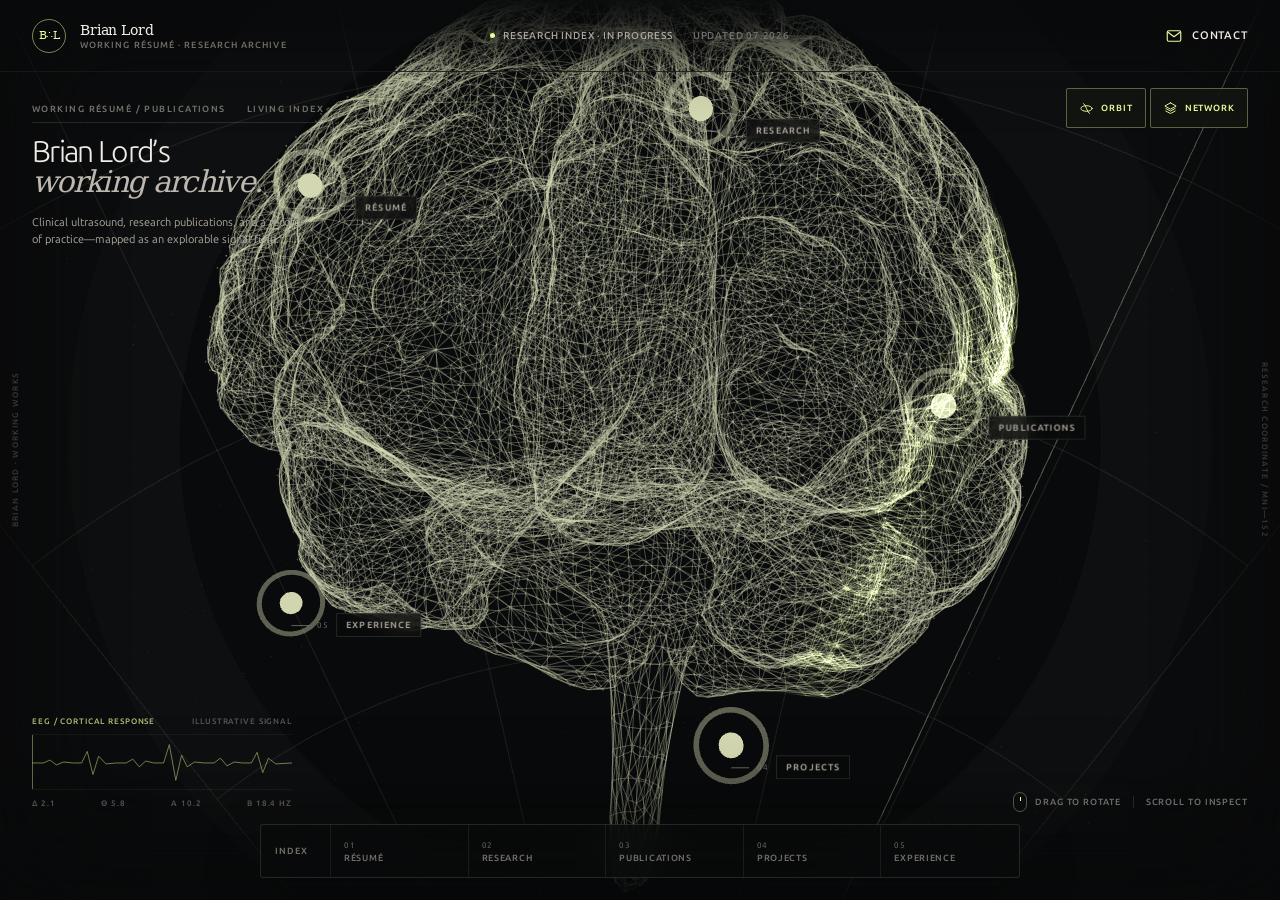
==== commit a84a9d39: "Balance ultrasound sweep visibility" ====
--- a/index.html
+++ b/index.html
@@ -1 +1 @@
-<!DOCTYPE html><html lang="en"><head><meta charSet="utf-8"/><meta name="viewport" content="width=device-width, initial-scale=1"/><link rel="stylesheet" href="/_next/static/chunks/1drahkl94wbj4.css" data-precedence="next"/><link rel="preload" as="script" fetchPriority="low" href="/_next/static/chunks/1jq4o6yq14o4c.js"/><script src="/_next/static/chunks/3ntqy24tcldj6.js" async=""></script><script src="/_next/static/chunks/25o46h8mdjlrg.js" async=""></script><script src="/_next/static/chunks/turbopack-1tgm-5axp195g.js" async=""></script><script src="/_next/static/chunks/158myu8e_yme3.js" async=""></script><script src="/_next/static/chunks/4492smdhk45n4.js" async=""></script><title>Brian Lord — Working Résumé &amp; Research Publications</title><meta name="description" content="Brian Lord’s interactive working résumé and three-dimensional archive of research, publications, projects, and experience."/><link rel="icon" href="/icon.svg?icon.02lhd4qc8a3ah.svg" sizes="any" type="image/svg+xml"/><script src="/_next/static/chunks/0cz1d0mv5g_q7.js" noModule=""></script></head><body><div hidden=""><!--$--><!--/$--></div><main class="atlas-shell "><a class="skip-link" href="#atlas-index">Skip to atlas index</a><div class="loading-screen " aria-hidden="false"><div class="loading-screen__mark"><span></span><span></span><span></span></div><p>Mapping Brian Lord’s working archive</p><div class="loading-screen__track"><span class=""></span></div></div><header class="site-header"><a class="identity" href="#" aria-label="Brian Lord home"><span class="identity__glyph" aria-hidden="true">B∴L</span><span class="identity__copy"><strong>Brian Lord</strong><span>Working résumé · research archive</span></span></a><div class="site-header__status"><span class="live-dot" aria-hidden="true"></span>Research index · in progress<span class="site-header__coordinates">Updated 07.2026</span></div><a class="contact-link" href="mailto:hello@brianlord.work"><svg viewBox="0 0 24 24" aria-hidden="true" fill="none" stroke="currentColor" stroke-width="1.5" stroke-linecap="round" stroke-linejoin="round"><rect x="3" y="5" width="18" height="14" rx="2"></rect><path d="m4 7 8 6 8-6"></path></svg><span>Contact</span></a></header><section class="hero-copy" aria-labelledby="hero-title"><div class="hero-copy__eyebrow"><span>Working résumé / publications</span><span>Living index</span></div><h1 id="hero-title">Brian Lord’s<br/><em>working archive.</em></h1><p>Clinical ultrasound, research publications, and a record of practice—mapped as an explorable signal field.</p></section><div class="scene-wrap" aria-label="Interactive three-dimensional brain"><div class="brain-stage"><div class="brain-stage__vignette" aria-hidden="true"></div><div class="brain-stage__labels"><button type="button" class="atlas-marker   atlas-marker--east" aria-label="Open Résumé"><span class="atlas-marker__index">01</span><span class="atlas-marker__label">Résumé</span><span class="atlas-probe" aria-hidden="true"><span class="atlas-probe__topline"><span>01<!-- --> · region</span><span>PFC · 42</span></span><strong>Résumé</strong><span class="atlas-probe__atlas">Prefrontal cortex</span><span class="atlas-probe__description">Working history, point of view, and present questions.</span><span class="atlas-probe__action">Enter cortical region <span>↗</span></span></span></button><button type="button" class="atlas-marker   atlas-marker--west" aria-label="Open Research"><span class="atlas-marker__index">02</span><span class="atlas-marker__label">Research</span><span class="atlas-probe" aria-hidden="true"><span class="atlas-probe__topline"><span>02<!-- --> · region</span><span>BA7 · 18</span></span><strong>Research</strong><span class="atlas-probe__atlas">Parietal association area</span><span class="atlas-probe__description">Active inquiries into cognition, systems, and intelligence.</span><span class="atlas-probe__action">Enter cortical region <span>↗</span></span></span></button><button type="button" class="atlas-marker   atlas-marker--west" aria-label="Open Publications"><span class="atlas-marker__index">03</span><span class="atlas-marker__label">Publications</span><span class="atlas-probe" aria-hidden="true"><span class="atlas-probe__topline"><span>03<!-- --> · region</span><span>BA22 · 31</span></span><strong>Publications</strong><span class="atlas-probe__atlas">Temporal language network</span><span class="atlas-probe__description">Peer-reviewed work, essays, and papers in progress.</span><span class="atlas-probe__action">Enter cortical region <span>↗</span></span></span></button><button type="button" class="atlas-marker   atlas-marker--west" aria-label="Open Projects"><span class="atlas-marker__index">04</span><span class="atlas-marker__label">Projects</span><span class="atlas-probe" aria-hidden="true"><span class="atlas-probe__topline"><span>04<!-- --> · region</span><span>V2 · 09</span></span><strong>Projects</strong><span class="atlas-probe__atlas">Visual systems cortex</span><span class="atlas-probe__description">Research instruments, prototypes, and field experiments.</span><span class="atlas-probe__action">Enter cortical region <span>↗</span></span></span></button><button type="button" class="atlas-marker   atlas-marker--east" aria-label="Open Experience"><span class="atlas-marker__index">05</span><span class="atlas-marker__label">Experience</span><span class="atlas-probe" aria-hidden="true"><span class="atlas-probe__topline"><span>05<!-- --> · region</span><span>SMA · 24</span></span><strong>Experience</strong><span class="atlas-probe__atlas">Motor planning network</span><span class="atlas-probe__description">Appointments, collaborations, education, and practice.</span><span class="atlas-probe__action">Enter cortical region <span>↗</span></span></span></button></div></div><div class="scene-instruction" aria-hidden="true"><span class="scene-instruction__mouse"></span>Drag to rotate<span class="scene-instruction__divider"></span>Scroll to inspect</div><div class="scene-controls" aria-label="Visualization controls"><button type="button" class="is-active" aria-pressed="true"><svg viewBox="0 0 24 24" aria-hidden="true" fill="none" stroke="currentColor" stroke-width="1.5" stroke-linecap="round" stroke-linejoin="round"><ellipse cx="12" cy="12" rx="9" ry="4.5"></ellipse><path d="M7.5 4.2c1.8 1.6 3.4 4.3 4.5 7.8 1.1 3.5 2.7 6.2 4.5 7.8"></path></svg><span>Orbit</span></button><button type="button" class="is-active" aria-pressed="true"><svg viewBox="0 0 24 24" aria-hidden="true" fill="none" stroke="currentColor" stroke-width="1.5" stroke-linecap="round" stroke-linejoin="round"><path d="m12 3 9 5-9 5-9-5 9-5Zm-7.5 9 7.5 4 7.5-4M4.5 16l7.5 4 7.5-4"></path></svg><span>Network</span></button></div></div><figure class="signal-monitor" aria-label="Illustrative EEG signal"><figcaption><span>EEG / cortical response</span><span>Illustrative signal</span></figcaption><div class="signal-monitor__plot"><svg viewBox="0 0 320 56" preserveAspectRatio="none" aria-hidden="true"><polyline points="0,29 14,29 22,26 30,31 39,28 50,29 61,29 68,17 75,41 82,22 91,30 104,29 116,29 124,25 132,33 140,27 150,29 162,29 169,10 177,47 184,21 191,33 200,28 212,29 224,29 232,24 240,32 249,28 259,29 270,29 277,18 284,39 291,24 300,30 320,29"></polyline></svg><span class="signal-monitor__sweep" aria-hidden="true"></span></div><div class="signal-monitor__bands"><span>δ 2.1</span><span>θ 5.8</span><span>α 10.2</span><span>β 18.4 Hz</span></div></figure><section class="focus-space " aria-hidden="true" aria-live="polite"></section><nav class="atlas-index" id="atlas-index" aria-label="Atlas sections"><span class="atlas-index__label">Index<span>05<!-- --> regions</span></span><div class="atlas-index__items"><button type="button" class=""><span>01</span><strong>Résumé</strong></button><button type="button" class=""><span>02</span><strong>Research</strong></button><button type="button" class=""><span>03</span><strong>Publications</strong></button><button type="button" class=""><span>04</span><strong>Projects</strong></button><button type="button" class=""><span>05</span><strong>Experience</strong></button></div><span class="atlas-index__keyhint"><kbd>←</kbd><kbd>→</kbd>Navigate</span></nav><div class="edge-caption edge-caption--left">Brian Lord · Working works</div><div class="edge-caption edge-caption--right">Research coordinate / MNI—152</div></main><!--$--><!--/$--><script src="/_next/static/chunks/1jq4o6yq14o4c.js" id="_R_" async=""></script><script>(self.__next_f=self.__next_f||[]).push([0])</script><script>self.__next_f.push([1,"1:\"$Sreact.fragment\"\n2:I[39756,[\"/_next/static/chunks/158myu8e_yme3.js\"],\"default\"]\n3:I[37457,[\"/_next/static/chunks/158myu8e_yme3.js\"],\"default\"]\n4:I[47257,[\"/_next/static/chunks/158myu8e_yme3.js\"],\"ClientPageRoot\"]\n5:I[31713,[\"/_next/static/chunks/158myu8e_yme3.js\",\"/_next/static/chunks/4492smdhk45n4.js\"],\"default\"]\n8:I[97367,[\"/_next/static/chunks/158myu8e_yme3.js\"],\"OutletBoundary\"]\n9:\"$Sreact.suspense\"\nb:I[97367,[\"/_next/static/chunks/158myu8e_yme3.js\"],\"ViewportBoundary\"]\nd:I[97367,[\"/_next/static/chunks/158myu8e_yme3.js\"],\"MetadataBoundary\"]\nf:I[68027,[\"/_next/static/chunks/158myu8e_yme3.js\"],\"default\",1]\n:HL[\"/_next/static/chunks/1drahkl94wbj4.css\",\"style\"]\n"])</script><script>self.__next_f.push([1,"0:{\"P\":null,\"c\":[\"\",\"\"],\"q\":\"\",\"i\":false,\"f\":[[[\"\",{\"children\":[\"__PAGE__\",{}]},\"$undefined\",\"$undefined\",16],[[\"$\",\"$1\",\"c\",{\"children\":[[[\"$\",\"link\",\"0\",{\"rel\":\"stylesheet\",\"href\":\"/_next/static/chunks/1drahkl94wbj4.css\",\"precedence\":\"next\",\"crossOrigin\":\"$undefined\",\"nonce\":\"$undefined\"}],[\"$\",\"script\",\"script-0\",{\"src\":\"/_next/static/chunks/158myu8e_yme3.js\",\"async\":true,\"nonce\":\"$undefined\"}]],[\"$\",\"html\",null,{\"lang\":\"en\",\"suppressHydrationWarning\":true,\"children\":[\"$\",\"body\",null,{\"suppressHydrationWarning\":true,\"children\":[\"$\",\"$L2\",null,{\"parallelRouterKey\":\"children\",\"error\":\"$undefined\",\"errorStyles\":\"$undefined\",\"errorScripts\":\"$undefined\",\"template\":[\"$\",\"$L3\",null,{}],\"templateStyles\":\"$undefined\",\"templateScripts\":\"$undefined\",\"notFound\":[[[\"$\",\"title\",null,{\"children\":\"404: This page could not be found.\"}],[\"$\",\"div\",null,{\"style\":{\"fontFamily\":\"system-ui,\\\"Segoe UI\\\",Roboto,Helvetica,Arial,sans-serif,\\\"Apple Color Emoji\\\",\\\"Segoe UI Emoji\\\"\",\"height\":\"100vh\",\"textAlign\":\"center\",\"display\":\"flex\",\"flexDirection\":\"column\",\"alignItems\":\"center\",\"justifyContent\":\"center\"},\"children\":[\"$\",\"div\",null,{\"children\":[[\"$\",\"style\",null,{\"dangerouslySetInnerHTML\":{\"__html\":\"body{color:#000;background:#fff;margin:0}.next-error-h1{border-right:1px solid rgba(0,0,0,.3)}@media (prefers-color-scheme:dark){body{color:#fff;background:#000}.next-error-h1{border-right:1px solid rgba(255,255,255,.3)}}\"}}],[\"$\",\"h1\",null,{\"className\":\"next-error-h1\",\"style\":{\"display\":\"inline-block\",\"margin\":\"0 20px 0 0\",\"padding\":\"0 23px 0 0\",\"fontSize\":24,\"fontWeight\":500,\"verticalAlign\":\"top\",\"lineHeight\":\"49px\"},\"children\":404}],[\"$\",\"div\",null,{\"style\":{\"display\":\"inline-block\"},\"children\":[\"$\",\"h2\",null,{\"style\":{\"fontSize\":14,\"fontWeight\":400,\"lineHeight\":\"49px\",\"margin\":0},\"children\":\"This page could not be found.\"}]}]]}]}]],[]],\"forbidden\":\"$undefined\",\"unauthorized\":\"$undefined\"}]}]}]]}],{\"children\":[[\"$\",\"$1\",\"c\",{\"children\":[[\"$\",\"$L4\",null,{\"Component\":\"$5\",\"serverProvidedParams\":{\"searchParams\":{},\"params\":{},\"promises\":[\"$@6\",\"$@7\"]}}],[[\"$\",\"script\",\"script-0\",{\"src\":\"/_next/static/chunks/4492smdhk45n4.js\",\"async\":true,\"nonce\":\"$undefined\"}]],[\"$\",\"$L8\",null,{\"children\":[\"$\",\"$9\",null,{\"name\":\"Next.MetadataOutlet\",\"children\":\"$@a\"}]}]]}],{},null,false,null]},null,false,null],[\"$\",\"$1\",\"h\",{\"children\":[null,[\"$\",\"$Lb\",null,{\"children\":\"$Lc\"}],[\"$\",\"div\",null,{\"hidden\":true,\"children\":[\"$\",\"$Ld\",null,{\"children\":[\"$\",\"$9\",null,{\"name\":\"Next.Metadata\",\"children\":\"$Le\"}]}]}],null]}],false]],\"m\":\"$undefined\",\"G\":[\"$f\",[[\"$\",\"link\",\"0\",{\"rel\":\"stylesheet\",\"href\":\"/_next/static/chunks/1drahkl94wbj4.css\",\"precedence\":\"next\",\"crossOrigin\":\"$undefined\",\"nonce\":\"$undefined\"}]]],\"S\":true,\"h\":null,\"s\":\"$undefined\",\"l\":\"$undefined\",\"p\":\"$undefined\",\"d\":\"$undefined\",\"b\":\"yJq9CVw7LMaB1V9F-tBLk\"}\n"])</script><script>self.__next_f.push([1,"6:{}\n7:\"$0:f:0:1:1:children:0:props:children:0:props:serverProvidedParams:params\"\n"])</script><script>self.__next_f.push([1,"c:[[\"$\",\"meta\",\"0\",{\"charSet\":\"utf-8\"}],[\"$\",\"meta\",\"1\",{\"name\":\"viewport\",\"content\":\"width=device-width, initial-scale=1\"}]]\n"])</script><script>self.__next_f.push([1,"10:I[27201,[\"/_next/static/chunks/158myu8e_yme3.js\"],\"IconMark\"]\na:null\ne:[[\"$\",\"title\",\"0\",{\"children\":\"Brian Lord — Working Résumé \u0026 Research Publications\"}],[\"$\",\"meta\",\"1\",{\"name\":\"description\",\"content\":\"Brian Lord’s interactive working résumé and three-dimensional archive of research, publications, projects, and experience.\"}],[\"$\",\"link\",\"2\",{\"rel\":\"icon\",\"href\":\"/icon.svg?icon.02lhd4qc8a3ah.svg\",\"sizes\":\"any\",\"type\":\"image/svg+xml\"}],[\"$\",\"$L10\",\"3\",{}]]\n"])</script></body></html>+<!DOCTYPE html><html lang="en"><head><meta charSet="utf-8"/><meta name="viewport" content="width=device-width, initial-scale=1"/><link rel="stylesheet" href="/_next/static/chunks/1drahkl94wbj4.css" data-precedence="next"/><link rel="preload" as="script" fetchPriority="low" href="/_next/static/chunks/1jq4o6yq14o4c.js"/><script src="/_next/static/chunks/3ntqy24tcldj6.js" async=""></script><script src="/_next/static/chunks/25o46h8mdjlrg.js" async=""></script><script src="/_next/static/chunks/turbopack-1tgm-5axp195g.js" async=""></script><script src="/_next/static/chunks/158myu8e_yme3.js" async=""></script><script src="/_next/static/chunks/1kp3vhcah0l3q.js" async=""></script><title>Brian Lord — Working Résumé &amp; Research Publications</title><meta name="description" content="Brian Lord’s interactive working résumé and three-dimensional archive of research, publications, projects, and experience."/><link rel="icon" href="/icon.svg?icon.02lhd4qc8a3ah.svg" sizes="any" type="image/svg+xml"/><script src="/_next/static/chunks/0cz1d0mv5g_q7.js" noModule=""></script></head><body><div hidden=""><!--$--><!--/$--></div><main class="atlas-shell "><a class="skip-link" href="#atlas-index">Skip to atlas index</a><div class="loading-screen " aria-hidden="false"><div class="loading-screen__mark"><span></span><span></span><span></span></div><p>Mapping Brian Lord’s working archive</p><div class="loading-screen__track"><span class=""></span></div></div><header class="site-header"><a class="identity" href="#" aria-label="Brian Lord home"><span class="identity__glyph" aria-hidden="true">B∴L</span><span class="identity__copy"><strong>Brian Lord</strong><span>Working résumé · research archive</span></span></a><div class="site-header__status"><span class="live-dot" aria-hidden="true"></span>Research index · in progress<span class="site-header__coordinates">Updated 07.2026</span></div><a class="contact-link" href="mailto:hello@brianlord.work"><svg viewBox="0 0 24 24" aria-hidden="true" fill="none" stroke="currentColor" stroke-width="1.5" stroke-linecap="round" stroke-linejoin="round"><rect x="3" y="5" width="18" height="14" rx="2"></rect><path d="m4 7 8 6 8-6"></path></svg><span>Contact</span></a></header><section class="hero-copy" aria-labelledby="hero-title"><div class="hero-copy__eyebrow"><span>Working résumé / publications</span><span>Living index</span></div><h1 id="hero-title">Brian Lord’s<br/><em>working archive.</em></h1><p>Clinical ultrasound, research publications, and a record of practice—mapped as an explorable signal field.</p></section><div class="scene-wrap" aria-label="Interactive three-dimensional brain"><div class="brain-stage"><div class="brain-stage__vignette" aria-hidden="true"></div><div class="brain-stage__labels"><button type="button" class="atlas-marker   atlas-marker--east" aria-label="Open Résumé"><span class="atlas-marker__index">01</span><span class="atlas-marker__label">Résumé</span><span class="atlas-probe" aria-hidden="true"><span class="atlas-probe__topline"><span>01<!-- --> · region</span><span>PFC · 42</span></span><strong>Résumé</strong><span class="atlas-probe__atlas">Prefrontal cortex</span><span class="atlas-probe__description">Working history, point of view, and present questions.</span><span class="atlas-probe__action">Enter cortical region <span>↗</span></span></span></button><button type="button" class="atlas-marker   atlas-marker--west" aria-label="Open Research"><span class="atlas-marker__index">02</span><span class="atlas-marker__label">Research</span><span class="atlas-probe" aria-hidden="true"><span class="atlas-probe__topline"><span>02<!-- --> · region</span><span>BA7 · 18</span></span><strong>Research</strong><span class="atlas-probe__atlas">Parietal association area</span><span class="atlas-probe__description">Active inquiries into cognition, systems, and intelligence.</span><span class="atlas-probe__action">Enter cortical region <span>↗</span></span></span></button><button type="button" class="atlas-marker   atlas-marker--west" aria-label="Open Publications"><span class="atlas-marker__index">03</span><span class="atlas-marker__label">Publications</span><span class="atlas-probe" aria-hidden="true"><span class="atlas-probe__topline"><span>03<!-- --> · region</span><span>BA22 · 31</span></span><strong>Publications</strong><span class="atlas-probe__atlas">Temporal language network</span><span class="atlas-probe__description">Peer-reviewed work, essays, and papers in progress.</span><span class="atlas-probe__action">Enter cortical region <span>↗</span></span></span></button><button type="button" class="atlas-marker   atlas-marker--west" aria-label="Open Projects"><span class="atlas-marker__index">04</span><span class="atlas-marker__label">Projects</span><span class="atlas-probe" aria-hidden="true"><span class="atlas-probe__topline"><span>04<!-- --> · region</span><span>V2 · 09</span></span><strong>Projects</strong><span class="atlas-probe__atlas">Visual systems cortex</span><span class="atlas-probe__description">Research instruments, prototypes, and field experiments.</span><span class="atlas-probe__action">Enter cortical region <span>↗</span></span></span></button><button type="button" class="atlas-marker   atlas-marker--east" aria-label="Open Experience"><span class="atlas-marker__index">05</span><span class="atlas-marker__label">Experience</span><span class="atlas-probe" aria-hidden="true"><span class="atlas-probe__topline"><span>05<!-- --> · region</span><span>SMA · 24</span></span><strong>Experience</strong><span class="atlas-probe__atlas">Motor planning network</span><span class="atlas-probe__description">Appointments, collaborations, education, and practice.</span><span class="atlas-probe__action">Enter cortical region <span>↗</span></span></span></button></div></div><div class="scene-instruction" aria-hidden="true"><span class="scene-instruction__mouse"></span>Drag to rotate<span class="scene-instruction__divider"></span>Scroll to inspect</div><div class="scene-controls" aria-label="Visualization controls"><button type="button" class="is-active" aria-pressed="true"><svg viewBox="0 0 24 24" aria-hidden="true" fill="none" stroke="currentColor" stroke-width="1.5" stroke-linecap="round" stroke-linejoin="round"><ellipse cx="12" cy="12" rx="9" ry="4.5"></ellipse><path d="M7.5 4.2c1.8 1.6 3.4 4.3 4.5 7.8 1.1 3.5 2.7 6.2 4.5 7.8"></path></svg><span>Orbit</span></button><button type="button" class="is-active" aria-pressed="true"><svg viewBox="0 0 24 24" aria-hidden="true" fill="none" stroke="currentColor" stroke-width="1.5" stroke-linecap="round" stroke-linejoin="round"><path d="m12 3 9 5-9 5-9-5 9-5Zm-7.5 9 7.5 4 7.5-4M4.5 16l7.5 4 7.5-4"></path></svg><span>Network</span></button></div></div><figure class="signal-monitor" aria-label="Illustrative EEG signal"><figcaption><span>EEG / cortical response</span><span>Illustrative signal</span></figcaption><div class="signal-monitor__plot"><svg viewBox="0 0 320 56" preserveAspectRatio="none" aria-hidden="true"><polyline points="0,29 14,29 22,26 30,31 39,28 50,29 61,29 68,17 75,41 82,22 91,30 104,29 116,29 124,25 132,33 140,27 150,29 162,29 169,10 177,47 184,21 191,33 200,28 212,29 224,29 232,24 240,32 249,28 259,29 270,29 277,18 284,39 291,24 300,30 320,29"></polyline></svg><span class="signal-monitor__sweep" aria-hidden="true"></span></div><div class="signal-monitor__bands"><span>δ 2.1</span><span>θ 5.8</span><span>α 10.2</span><span>β 18.4 Hz</span></div></figure><section class="focus-space " aria-hidden="true" aria-live="polite"></section><nav class="atlas-index" id="atlas-index" aria-label="Atlas sections"><span class="atlas-index__label">Index<span>05<!-- --> regions</span></span><div class="atlas-index__items"><button type="button" class=""><span>01</span><strong>Résumé</strong></button><button type="button" class=""><span>02</span><strong>Research</strong></button><button type="button" class=""><span>03</span><strong>Publications</strong></button><button type="button" class=""><span>04</span><strong>Projects</strong></button><button type="button" class=""><span>05</span><strong>Experience</strong></button></div><span class="atlas-index__keyhint"><kbd>←</kbd><kbd>→</kbd>Navigate</span></nav><div class="edge-caption edge-caption--left">Brian Lord · Working works</div><div class="edge-caption edge-caption--right">Research coordinate / MNI—152</div></main><!--$--><!--/$--><script src="/_next/static/chunks/1jq4o6yq14o4c.js" id="_R_" async=""></script><script>(self.__next_f=self.__next_f||[]).push([0])</script><script>self.__next_f.push([1,"1:\"$Sreact.fragment\"\n2:I[39756,[\"/_next/static/chunks/158myu8e_yme3.js\"],\"default\"]\n3:I[37457,[\"/_next/static/chunks/158myu8e_yme3.js\"],\"default\"]\n4:I[47257,[\"/_next/static/chunks/158myu8e_yme3.js\"],\"ClientPageRoot\"]\n5:I[31713,[\"/_next/static/chunks/158myu8e_yme3.js\",\"/_next/static/chunks/1kp3vhcah0l3q.js\"],\"default\"]\n8:I[97367,[\"/_next/static/chunks/158myu8e_yme3.js\"],\"OutletBoundary\"]\n9:\"$Sreact.suspense\"\nb:I[97367,[\"/_next/static/chunks/158myu8e_yme3.js\"],\"ViewportBoundary\"]\nd:I[97367,[\"/_next/static/chunks/158myu8e_yme3.js\"],\"MetadataBoundary\"]\nf:I[68027,[\"/_next/static/chunks/158myu8e_yme3.js\"],\"default\",1]\n:HL[\"/_next/static/chunks/1drahkl94wbj4.css\",\"style\"]\n"])</script><script>self.__next_f.push([1,"0:{\"P\":null,\"c\":[\"\",\"\"],\"q\":\"\",\"i\":false,\"f\":[[[\"\",{\"children\":[\"__PAGE__\",{}]},\"$undefined\",\"$undefined\",16],[[\"$\",\"$1\",\"c\",{\"children\":[[[\"$\",\"link\",\"0\",{\"rel\":\"stylesheet\",\"href\":\"/_next/static/chunks/1drahkl94wbj4.css\",\"precedence\":\"next\",\"crossOrigin\":\"$undefined\",\"nonce\":\"$undefined\"}],[\"$\",\"script\",\"script-0\",{\"src\":\"/_next/static/chunks/158myu8e_yme3.js\",\"async\":true,\"nonce\":\"$undefined\"}]],[\"$\",\"html\",null,{\"lang\":\"en\",\"suppressHydrationWarning\":true,\"children\":[\"$\",\"body\",null,{\"suppressHydrationWarning\":true,\"children\":[\"$\",\"$L2\",null,{\"parallelRouterKey\":\"children\",\"error\":\"$undefined\",\"errorStyles\":\"$undefined\",\"errorScripts\":\"$undefined\",\"template\":[\"$\",\"$L3\",null,{}],\"templateStyles\":\"$undefined\",\"templateScripts\":\"$undefined\",\"notFound\":[[[\"$\",\"title\",null,{\"children\":\"404: This page could not be found.\"}],[\"$\",\"div\",null,{\"style\":{\"fontFamily\":\"system-ui,\\\"Segoe UI\\\",Roboto,Helvetica,Arial,sans-serif,\\\"Apple Color Emoji\\\",\\\"Segoe UI Emoji\\\"\",\"height\":\"100vh\",\"textAlign\":\"center\",\"display\":\"flex\",\"flexDirection\":\"column\",\"alignItems\":\"center\",\"justifyContent\":\"center\"},\"children\":[\"$\",\"div\",null,{\"children\":[[\"$\",\"style\",null,{\"dangerouslySetInnerHTML\":{\"__html\":\"body{color:#000;background:#fff;margin:0}.next-error-h1{border-right:1px solid rgba(0,0,0,.3)}@media (prefers-color-scheme:dark){body{color:#fff;background:#000}.next-error-h1{border-right:1px solid rgba(255,255,255,.3)}}\"}}],[\"$\",\"h1\",null,{\"className\":\"next-error-h1\",\"style\":{\"display\":\"inline-block\",\"margin\":\"0 20px 0 0\",\"padding\":\"0 23px 0 0\",\"fontSize\":24,\"fontWeight\":500,\"verticalAlign\":\"top\",\"lineHeight\":\"49px\"},\"children\":404}],[\"$\",\"div\",null,{\"style\":{\"display\":\"inline-block\"},\"children\":[\"$\",\"h2\",null,{\"style\":{\"fontSize\":14,\"fontWeight\":400,\"lineHeight\":\"49px\",\"margin\":0},\"children\":\"This page could not be found.\"}]}]]}]}]],[]],\"forbidden\":\"$undefined\",\"unauthorized\":\"$undefined\"}]}]}]]}],{\"children\":[[\"$\",\"$1\",\"c\",{\"children\":[[\"$\",\"$L4\",null,{\"Component\":\"$5\",\"serverProvidedParams\":{\"searchParams\":{},\"params\":{},\"promises\":[\"$@6\",\"$@7\"]}}],[[\"$\",\"script\",\"script-0\",{\"src\":\"/_next/static/chunks/1kp3vhcah0l3q.js\",\"async\":true,\"nonce\":\"$undefined\"}]],[\"$\",\"$L8\",null,{\"children\":[\"$\",\"$9\",null,{\"name\":\"Next.MetadataOutlet\",\"children\":\"$@a\"}]}]]}],{},null,false,null]},null,false,null],[\"$\",\"$1\",\"h\",{\"children\":[null,[\"$\",\"$Lb\",null,{\"children\":\"$Lc\"}],[\"$\",\"div\",null,{\"hidden\":true,\"children\":[\"$\",\"$Ld\",null,{\"children\":[\"$\",\"$9\",null,{\"name\":\"Next.Metadata\",\"children\":\"$Le\"}]}]}],null]}],false]],\"m\":\"$undefined\",\"G\":[\"$f\",[[\"$\",\"link\",\"0\",{\"rel\":\"stylesheet\",\"href\":\"/_next/static/chunks/1drahkl94wbj4.css\",\"precedence\":\"next\",\"crossOrigin\":\"$undefined\",\"nonce\":\"$undefined\"}]]],\"S\":true,\"h\":null,\"s\":\"$undefined\",\"l\":\"$undefined\",\"p\":\"$undefined\",\"d\":\"$undefined\",\"b\":\"dJcwJNKJnjayujaiSjz3t\"}\n"])</script><script>self.__next_f.push([1,"6:{}\n7:\"$0:f:0:1:1:children:0:props:children:0:props:serverProvidedParams:params\"\n"])</script><script>self.__next_f.push([1,"c:[[\"$\",\"meta\",\"0\",{\"charSet\":\"utf-8\"}],[\"$\",\"meta\",\"1\",{\"name\":\"viewport\",\"content\":\"width=device-width, initial-scale=1\"}]]\n"])</script><script>self.__next_f.push([1,"10:I[27201,[\"/_next/static/chunks/158myu8e_yme3.js\"],\"IconMark\"]\na:null\ne:[[\"$\",\"title\",\"0\",{\"children\":\"Brian Lord — Working Résumé \u0026 Research Publications\"}],[\"$\",\"meta\",\"1\",{\"name\":\"description\",\"content\":\"Brian Lord’s interactive working résumé and three-dimensional archive of research, publications, projects, and experience.\"}],[\"$\",\"link\",\"2\",{\"rel\":\"icon\",\"href\":\"/icon.svg?icon.02lhd4qc8a3ah.svg\",\"sizes\":\"any\",\"type\":\"image/svg+xml\"}],[\"$\",\"$L10\",\"3\",{}]]\n"])</script></body></html>
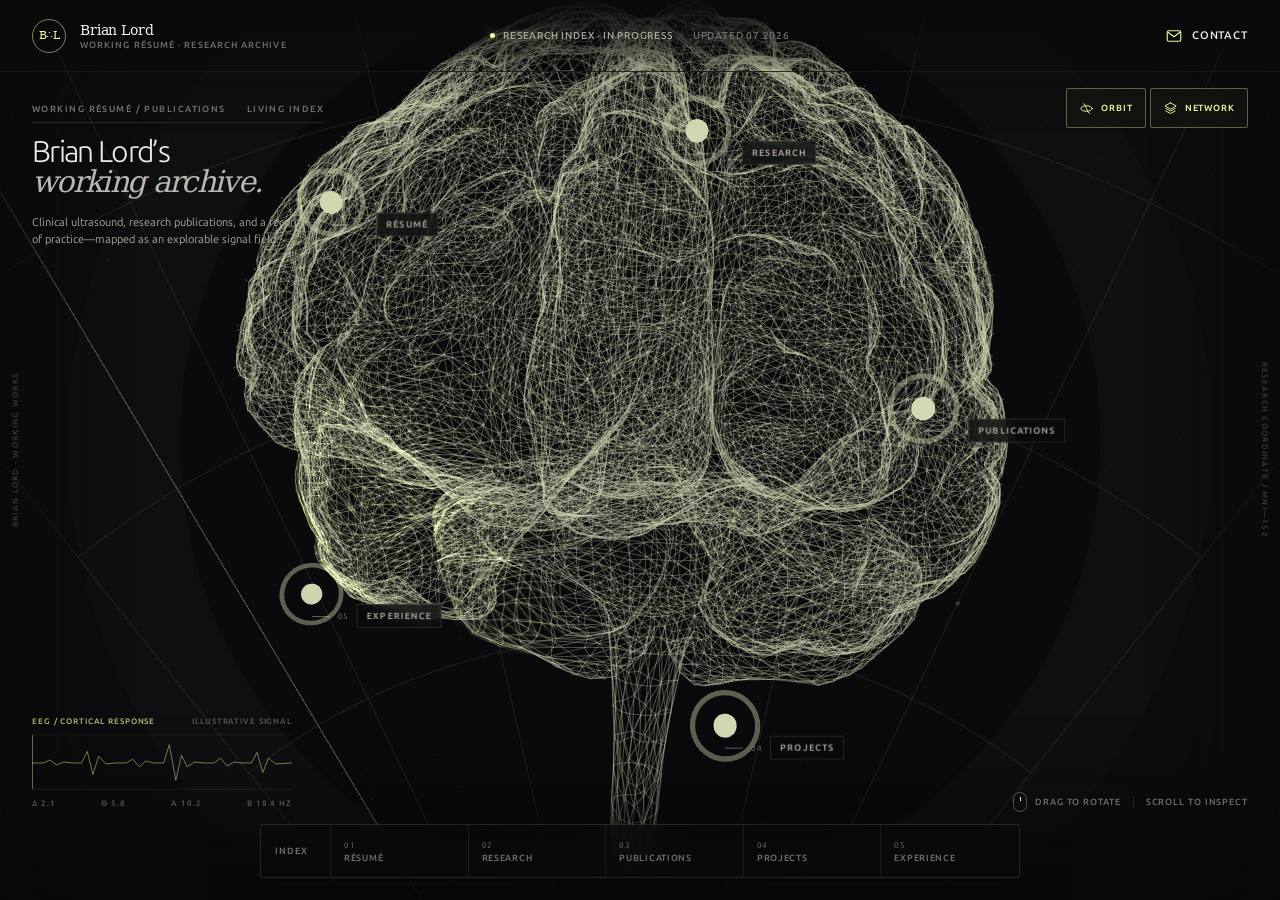
==== commit cb31314c: "Ease out opening brain composition" ====
--- a/index.html
+++ b/index.html
@@ -1 +1 @@
-<!DOCTYPE html><html lang="en"><head><meta charSet="utf-8"/><meta name="viewport" content="width=device-width, initial-scale=1"/><link rel="stylesheet" href="/_next/static/chunks/1drahkl94wbj4.css" data-precedence="next"/><link rel="preload" as="script" fetchPriority="low" href="/_next/static/chunks/1jq4o6yq14o4c.js"/><script src="/_next/static/chunks/3ntqy24tcldj6.js" async=""></script><script src="/_next/static/chunks/25o46h8mdjlrg.js" async=""></script><script src="/_next/static/chunks/turbopack-1tgm-5axp195g.js" async=""></script><script src="/_next/static/chunks/158myu8e_yme3.js" async=""></script><script src="/_next/static/chunks/1kp3vhcah0l3q.js" async=""></script><title>Brian Lord — Working Résumé &amp; Research Publications</title><meta name="description" content="Brian Lord’s interactive working résumé and three-dimensional archive of research, publications, projects, and experience."/><link rel="icon" href="/icon.svg?icon.02lhd4qc8a3ah.svg" sizes="any" type="image/svg+xml"/><script src="/_next/static/chunks/0cz1d0mv5g_q7.js" noModule=""></script></head><body><div hidden=""><!--$--><!--/$--></div><main class="atlas-shell "><a class="skip-link" href="#atlas-index">Skip to atlas index</a><div class="loading-screen " aria-hidden="false"><div class="loading-screen__mark"><span></span><span></span><span></span></div><p>Mapping Brian Lord’s working archive</p><div class="loading-screen__track"><span class=""></span></div></div><header class="site-header"><a class="identity" href="#" aria-label="Brian Lord home"><span class="identity__glyph" aria-hidden="true">B∴L</span><span class="identity__copy"><strong>Brian Lord</strong><span>Working résumé · research archive</span></span></a><div class="site-header__status"><span class="live-dot" aria-hidden="true"></span>Research index · in progress<span class="site-header__coordinates">Updated 07.2026</span></div><a class="contact-link" href="mailto:hello@brianlord.work"><svg viewBox="0 0 24 24" aria-hidden="true" fill="none" stroke="currentColor" stroke-width="1.5" stroke-linecap="round" stroke-linejoin="round"><rect x="3" y="5" width="18" height="14" rx="2"></rect><path d="m4 7 8 6 8-6"></path></svg><span>Contact</span></a></header><section class="hero-copy" aria-labelledby="hero-title"><div class="hero-copy__eyebrow"><span>Working résumé / publications</span><span>Living index</span></div><h1 id="hero-title">Brian Lord’s<br/><em>working archive.</em></h1><p>Clinical ultrasound, research publications, and a record of practice—mapped as an explorable signal field.</p></section><div class="scene-wrap" aria-label="Interactive three-dimensional brain"><div class="brain-stage"><div class="brain-stage__vignette" aria-hidden="true"></div><div class="brain-stage__labels"><button type="button" class="atlas-marker   atlas-marker--east" aria-label="Open Résumé"><span class="atlas-marker__index">01</span><span class="atlas-marker__label">Résumé</span><span class="atlas-probe" aria-hidden="true"><span class="atlas-probe__topline"><span>01<!-- --> · region</span><span>PFC · 42</span></span><strong>Résumé</strong><span class="atlas-probe__atlas">Prefrontal cortex</span><span class="atlas-probe__description">Working history, point of view, and present questions.</span><span class="atlas-probe__action">Enter cortical region <span>↗</span></span></span></button><button type="button" class="atlas-marker   atlas-marker--west" aria-label="Open Research"><span class="atlas-marker__index">02</span><span class="atlas-marker__label">Research</span><span class="atlas-probe" aria-hidden="true"><span class="atlas-probe__topline"><span>02<!-- --> · region</span><span>BA7 · 18</span></span><strong>Research</strong><span class="atlas-probe__atlas">Parietal association area</span><span class="atlas-probe__description">Active inquiries into cognition, systems, and intelligence.</span><span class="atlas-probe__action">Enter cortical region <span>↗</span></span></span></button><button type="button" class="atlas-marker   atlas-marker--west" aria-label="Open Publications"><span class="atlas-marker__index">03</span><span class="atlas-marker__label">Publications</span><span class="atlas-probe" aria-hidden="true"><span class="atlas-probe__topline"><span>03<!-- --> · region</span><span>BA22 · 31</span></span><strong>Publications</strong><span class="atlas-probe__atlas">Temporal language network</span><span class="atlas-probe__description">Peer-reviewed work, essays, and papers in progress.</span><span class="atlas-probe__action">Enter cortical region <span>↗</span></span></span></button><button type="button" class="atlas-marker   atlas-marker--west" aria-label="Open Projects"><span class="atlas-marker__index">04</span><span class="atlas-marker__label">Projects</span><span class="atlas-probe" aria-hidden="true"><span class="atlas-probe__topline"><span>04<!-- --> · region</span><span>V2 · 09</span></span><strong>Projects</strong><span class="atlas-probe__atlas">Visual systems cortex</span><span class="atlas-probe__description">Research instruments, prototypes, and field experiments.</span><span class="atlas-probe__action">Enter cortical region <span>↗</span></span></span></button><button type="button" class="atlas-marker   atlas-marker--east" aria-label="Open Experience"><span class="atlas-marker__index">05</span><span class="atlas-marker__label">Experience</span><span class="atlas-probe" aria-hidden="true"><span class="atlas-probe__topline"><span>05<!-- --> · region</span><span>SMA · 24</span></span><strong>Experience</strong><span class="atlas-probe__atlas">Motor planning network</span><span class="atlas-probe__description">Appointments, collaborations, education, and practice.</span><span class="atlas-probe__action">Enter cortical region <span>↗</span></span></span></button></div></div><div class="scene-instruction" aria-hidden="true"><span class="scene-instruction__mouse"></span>Drag to rotate<span class="scene-instruction__divider"></span>Scroll to inspect</div><div class="scene-controls" aria-label="Visualization controls"><button type="button" class="is-active" aria-pressed="true"><svg viewBox="0 0 24 24" aria-hidden="true" fill="none" stroke="currentColor" stroke-width="1.5" stroke-linecap="round" stroke-linejoin="round"><ellipse cx="12" cy="12" rx="9" ry="4.5"></ellipse><path d="M7.5 4.2c1.8 1.6 3.4 4.3 4.5 7.8 1.1 3.5 2.7 6.2 4.5 7.8"></path></svg><span>Orbit</span></button><button type="button" class="is-active" aria-pressed="true"><svg viewBox="0 0 24 24" aria-hidden="true" fill="none" stroke="currentColor" stroke-width="1.5" stroke-linecap="round" stroke-linejoin="round"><path d="m12 3 9 5-9 5-9-5 9-5Zm-7.5 9 7.5 4 7.5-4M4.5 16l7.5 4 7.5-4"></path></svg><span>Network</span></button></div></div><figure class="signal-monitor" aria-label="Illustrative EEG signal"><figcaption><span>EEG / cortical response</span><span>Illustrative signal</span></figcaption><div class="signal-monitor__plot"><svg viewBox="0 0 320 56" preserveAspectRatio="none" aria-hidden="true"><polyline points="0,29 14,29 22,26 30,31 39,28 50,29 61,29 68,17 75,41 82,22 91,30 104,29 116,29 124,25 132,33 140,27 150,29 162,29 169,10 177,47 184,21 191,33 200,28 212,29 224,29 232,24 240,32 249,28 259,29 270,29 277,18 284,39 291,24 300,30 320,29"></polyline></svg><span class="signal-monitor__sweep" aria-hidden="true"></span></div><div class="signal-monitor__bands"><span>δ 2.1</span><span>θ 5.8</span><span>α 10.2</span><span>β 18.4 Hz</span></div></figure><section class="focus-space " aria-hidden="true" aria-live="polite"></section><nav class="atlas-index" id="atlas-index" aria-label="Atlas sections"><span class="atlas-index__label">Index<span>05<!-- --> regions</span></span><div class="atlas-index__items"><button type="button" class=""><span>01</span><strong>Résumé</strong></button><button type="button" class=""><span>02</span><strong>Research</strong></button><button type="button" class=""><span>03</span><strong>Publications</strong></button><button type="button" class=""><span>04</span><strong>Projects</strong></button><button type="button" class=""><span>05</span><strong>Experience</strong></button></div><span class="atlas-index__keyhint"><kbd>←</kbd><kbd>→</kbd>Navigate</span></nav><div class="edge-caption edge-caption--left">Brian Lord · Working works</div><div class="edge-caption edge-caption--right">Research coordinate / MNI—152</div></main><!--$--><!--/$--><script src="/_next/static/chunks/1jq4o6yq14o4c.js" id="_R_" async=""></script><script>(self.__next_f=self.__next_f||[]).push([0])</script><script>self.__next_f.push([1,"1:\"$Sreact.fragment\"\n2:I[39756,[\"/_next/static/chunks/158myu8e_yme3.js\"],\"default\"]\n3:I[37457,[\"/_next/static/chunks/158myu8e_yme3.js\"],\"default\"]\n4:I[47257,[\"/_next/static/chunks/158myu8e_yme3.js\"],\"ClientPageRoot\"]\n5:I[31713,[\"/_next/static/chunks/158myu8e_yme3.js\",\"/_next/static/chunks/1kp3vhcah0l3q.js\"],\"default\"]\n8:I[97367,[\"/_next/static/chunks/158myu8e_yme3.js\"],\"OutletBoundary\"]\n9:\"$Sreact.suspense\"\nb:I[97367,[\"/_next/static/chunks/158myu8e_yme3.js\"],\"ViewportBoundary\"]\nd:I[97367,[\"/_next/static/chunks/158myu8e_yme3.js\"],\"MetadataBoundary\"]\nf:I[68027,[\"/_next/static/chunks/158myu8e_yme3.js\"],\"default\",1]\n:HL[\"/_next/static/chunks/1drahkl94wbj4.css\",\"style\"]\n"])</script><script>self.__next_f.push([1,"0:{\"P\":null,\"c\":[\"\",\"\"],\"q\":\"\",\"i\":false,\"f\":[[[\"\",{\"children\":[\"__PAGE__\",{}]},\"$undefined\",\"$undefined\",16],[[\"$\",\"$1\",\"c\",{\"children\":[[[\"$\",\"link\",\"0\",{\"rel\":\"stylesheet\",\"href\":\"/_next/static/chunks/1drahkl94wbj4.css\",\"precedence\":\"next\",\"crossOrigin\":\"$undefined\",\"nonce\":\"$undefined\"}],[\"$\",\"script\",\"script-0\",{\"src\":\"/_next/static/chunks/158myu8e_yme3.js\",\"async\":true,\"nonce\":\"$undefined\"}]],[\"$\",\"html\",null,{\"lang\":\"en\",\"suppressHydrationWarning\":true,\"children\":[\"$\",\"body\",null,{\"suppressHydrationWarning\":true,\"children\":[\"$\",\"$L2\",null,{\"parallelRouterKey\":\"children\",\"error\":\"$undefined\",\"errorStyles\":\"$undefined\",\"errorScripts\":\"$undefined\",\"template\":[\"$\",\"$L3\",null,{}],\"templateStyles\":\"$undefined\",\"templateScripts\":\"$undefined\",\"notFound\":[[[\"$\",\"title\",null,{\"children\":\"404: This page could not be found.\"}],[\"$\",\"div\",null,{\"style\":{\"fontFamily\":\"system-ui,\\\"Segoe UI\\\",Roboto,Helvetica,Arial,sans-serif,\\\"Apple Color Emoji\\\",\\\"Segoe UI Emoji\\\"\",\"height\":\"100vh\",\"textAlign\":\"center\",\"display\":\"flex\",\"flexDirection\":\"column\",\"alignItems\":\"center\",\"justifyContent\":\"center\"},\"children\":[\"$\",\"div\",null,{\"children\":[[\"$\",\"style\",null,{\"dangerouslySetInnerHTML\":{\"__html\":\"body{color:#000;background:#fff;margin:0}.next-error-h1{border-right:1px solid rgba(0,0,0,.3)}@media (prefers-color-scheme:dark){body{color:#fff;background:#000}.next-error-h1{border-right:1px solid rgba(255,255,255,.3)}}\"}}],[\"$\",\"h1\",null,{\"className\":\"next-error-h1\",\"style\":{\"display\":\"inline-block\",\"margin\":\"0 20px 0 0\",\"padding\":\"0 23px 0 0\",\"fontSize\":24,\"fontWeight\":500,\"verticalAlign\":\"top\",\"lineHeight\":\"49px\"},\"children\":404}],[\"$\",\"div\",null,{\"style\":{\"display\":\"inline-block\"},\"children\":[\"$\",\"h2\",null,{\"style\":{\"fontSize\":14,\"fontWeight\":400,\"lineHeight\":\"49px\",\"margin\":0},\"children\":\"This page could not be found.\"}]}]]}]}]],[]],\"forbidden\":\"$undefined\",\"unauthorized\":\"$undefined\"}]}]}]]}],{\"children\":[[\"$\",\"$1\",\"c\",{\"children\":[[\"$\",\"$L4\",null,{\"Component\":\"$5\",\"serverProvidedParams\":{\"searchParams\":{},\"params\":{},\"promises\":[\"$@6\",\"$@7\"]}}],[[\"$\",\"script\",\"script-0\",{\"src\":\"/_next/static/chunks/1kp3vhcah0l3q.js\",\"async\":true,\"nonce\":\"$undefined\"}]],[\"$\",\"$L8\",null,{\"children\":[\"$\",\"$9\",null,{\"name\":\"Next.MetadataOutlet\",\"children\":\"$@a\"}]}]]}],{},null,false,null]},null,false,null],[\"$\",\"$1\",\"h\",{\"children\":[null,[\"$\",\"$Lb\",null,{\"children\":\"$Lc\"}],[\"$\",\"div\",null,{\"hidden\":true,\"children\":[\"$\",\"$Ld\",null,{\"children\":[\"$\",\"$9\",null,{\"name\":\"Next.Metadata\",\"children\":\"$Le\"}]}]}],null]}],false]],\"m\":\"$undefined\",\"G\":[\"$f\",[[\"$\",\"link\",\"0\",{\"rel\":\"stylesheet\",\"href\":\"/_next/static/chunks/1drahkl94wbj4.css\",\"precedence\":\"next\",\"crossOrigin\":\"$undefined\",\"nonce\":\"$undefined\"}]]],\"S\":true,\"h\":null,\"s\":\"$undefined\",\"l\":\"$undefined\",\"p\":\"$undefined\",\"d\":\"$undefined\",\"b\":\"dJcwJNKJnjayujaiSjz3t\"}\n"])</script><script>self.__next_f.push([1,"6:{}\n7:\"$0:f:0:1:1:children:0:props:children:0:props:serverProvidedParams:params\"\n"])</script><script>self.__next_f.push([1,"c:[[\"$\",\"meta\",\"0\",{\"charSet\":\"utf-8\"}],[\"$\",\"meta\",\"1\",{\"name\":\"viewport\",\"content\":\"width=device-width, initial-scale=1\"}]]\n"])</script><script>self.__next_f.push([1,"10:I[27201,[\"/_next/static/chunks/158myu8e_yme3.js\"],\"IconMark\"]\na:null\ne:[[\"$\",\"title\",\"0\",{\"children\":\"Brian Lord — Working Résumé \u0026 Research Publications\"}],[\"$\",\"meta\",\"1\",{\"name\":\"description\",\"content\":\"Brian Lord’s interactive working résumé and three-dimensional archive of research, publications, projects, and experience.\"}],[\"$\",\"link\",\"2\",{\"rel\":\"icon\",\"href\":\"/icon.svg?icon.02lhd4qc8a3ah.svg\",\"sizes\":\"any\",\"type\":\"image/svg+xml\"}],[\"$\",\"$L10\",\"3\",{}]]\n"])</script></body></html>+<!DOCTYPE html><html lang="en"><head><meta charSet="utf-8"/><meta name="viewport" content="width=device-width, initial-scale=1"/><link rel="stylesheet" href="/_next/static/chunks/1drahkl94wbj4.css" data-precedence="next"/><link rel="preload" as="script" fetchPriority="low" href="/_next/static/chunks/1jq4o6yq14o4c.js"/><script src="/_next/static/chunks/3ntqy24tcldj6.js" async=""></script><script src="/_next/static/chunks/25o46h8mdjlrg.js" async=""></script><script src="/_next/static/chunks/turbopack-1tgm-5axp195g.js" async=""></script><script src="/_next/static/chunks/158myu8e_yme3.js" async=""></script><script src="/_next/static/chunks/314raplvknniw.js" async=""></script><title>Brian Lord — Working Résumé &amp; Research Publications</title><meta name="description" content="Brian Lord’s interactive working résumé and three-dimensional archive of research, publications, projects, and experience."/><link rel="icon" href="/icon.svg?icon.02lhd4qc8a3ah.svg" sizes="any" type="image/svg+xml"/><script src="/_next/static/chunks/0cz1d0mv5g_q7.js" noModule=""></script></head><body><div hidden=""><!--$--><!--/$--></div><main class="atlas-shell "><a class="skip-link" href="#atlas-index">Skip to atlas index</a><div class="loading-screen " aria-hidden="false"><div class="loading-screen__mark"><span></span><span></span><span></span></div><p>Mapping Brian Lord’s working archive</p><div class="loading-screen__track"><span class=""></span></div></div><header class="site-header"><a class="identity" href="#" aria-label="Brian Lord home"><span class="identity__glyph" aria-hidden="true">B∴L</span><span class="identity__copy"><strong>Brian Lord</strong><span>Working résumé · research archive</span></span></a><div class="site-header__status"><span class="live-dot" aria-hidden="true"></span>Research index · in progress<span class="site-header__coordinates">Updated 07.2026</span></div><a class="contact-link" href="mailto:hello@brianlord.work"><svg viewBox="0 0 24 24" aria-hidden="true" fill="none" stroke="currentColor" stroke-width="1.5" stroke-linecap="round" stroke-linejoin="round"><rect x="3" y="5" width="18" height="14" rx="2"></rect><path d="m4 7 8 6 8-6"></path></svg><span>Contact</span></a></header><section class="hero-copy" aria-labelledby="hero-title"><div class="hero-copy__eyebrow"><span>Working résumé / publications</span><span>Living index</span></div><h1 id="hero-title">Brian Lord’s<br/><em>working archive.</em></h1><p>Clinical ultrasound, research publications, and a record of practice—mapped as an explorable signal field.</p></section><div class="scene-wrap" aria-label="Interactive three-dimensional brain"><div class="brain-stage"><div class="brain-stage__vignette" aria-hidden="true"></div><div class="brain-stage__labels"><button type="button" class="atlas-marker   atlas-marker--east" aria-label="Open Résumé"><span class="atlas-marker__index">01</span><span class="atlas-marker__label">Résumé</span><span class="atlas-probe" aria-hidden="true"><span class="atlas-probe__topline"><span>01<!-- --> · region</span><span>PFC · 42</span></span><strong>Résumé</strong><span class="atlas-probe__atlas">Prefrontal cortex</span><span class="atlas-probe__description">Working history, point of view, and present questions.</span><span class="atlas-probe__action">Enter cortical region <span>↗</span></span></span></button><button type="button" class="atlas-marker   atlas-marker--west" aria-label="Open Research"><span class="atlas-marker__index">02</span><span class="atlas-marker__label">Research</span><span class="atlas-probe" aria-hidden="true"><span class="atlas-probe__topline"><span>02<!-- --> · region</span><span>BA7 · 18</span></span><strong>Research</strong><span class="atlas-probe__atlas">Parietal association area</span><span class="atlas-probe__description">Active inquiries into cognition, systems, and intelligence.</span><span class="atlas-probe__action">Enter cortical region <span>↗</span></span></span></button><button type="button" class="atlas-marker   atlas-marker--west" aria-label="Open Publications"><span class="atlas-marker__index">03</span><span class="atlas-marker__label">Publications</span><span class="atlas-probe" aria-hidden="true"><span class="atlas-probe__topline"><span>03<!-- --> · region</span><span>BA22 · 31</span></span><strong>Publications</strong><span class="atlas-probe__atlas">Temporal language network</span><span class="atlas-probe__description">Peer-reviewed work, essays, and papers in progress.</span><span class="atlas-probe__action">Enter cortical region <span>↗</span></span></span></button><button type="button" class="atlas-marker   atlas-marker--west" aria-label="Open Projects"><span class="atlas-marker__index">04</span><span class="atlas-marker__label">Projects</span><span class="atlas-probe" aria-hidden="true"><span class="atlas-probe__topline"><span>04<!-- --> · region</span><span>V2 · 09</span></span><strong>Projects</strong><span class="atlas-probe__atlas">Visual systems cortex</span><span class="atlas-probe__description">Research instruments, prototypes, and field experiments.</span><span class="atlas-probe__action">Enter cortical region <span>↗</span></span></span></button><button type="button" class="atlas-marker   atlas-marker--east" aria-label="Open Experience"><span class="atlas-marker__index">05</span><span class="atlas-marker__label">Experience</span><span class="atlas-probe" aria-hidden="true"><span class="atlas-probe__topline"><span>05<!-- --> · region</span><span>SMA · 24</span></span><strong>Experience</strong><span class="atlas-probe__atlas">Motor planning network</span><span class="atlas-probe__description">Appointments, collaborations, education, and practice.</span><span class="atlas-probe__action">Enter cortical region <span>↗</span></span></span></button></div></div><div class="scene-instruction" aria-hidden="true"><span class="scene-instruction__mouse"></span>Drag to rotate<span class="scene-instruction__divider"></span>Scroll to inspect</div><div class="scene-controls" aria-label="Visualization controls"><button type="button" class="is-active" aria-pressed="true"><svg viewBox="0 0 24 24" aria-hidden="true" fill="none" stroke="currentColor" stroke-width="1.5" stroke-linecap="round" stroke-linejoin="round"><ellipse cx="12" cy="12" rx="9" ry="4.5"></ellipse><path d="M7.5 4.2c1.8 1.6 3.4 4.3 4.5 7.8 1.1 3.5 2.7 6.2 4.5 7.8"></path></svg><span>Orbit</span></button><button type="button" class="is-active" aria-pressed="true"><svg viewBox="0 0 24 24" aria-hidden="true" fill="none" stroke="currentColor" stroke-width="1.5" stroke-linecap="round" stroke-linejoin="round"><path d="m12 3 9 5-9 5-9-5 9-5Zm-7.5 9 7.5 4 7.5-4M4.5 16l7.5 4 7.5-4"></path></svg><span>Network</span></button></div></div><figure class="signal-monitor" aria-label="Illustrative EEG signal"><figcaption><span>EEG / cortical response</span><span>Illustrative signal</span></figcaption><div class="signal-monitor__plot"><svg viewBox="0 0 320 56" preserveAspectRatio="none" aria-hidden="true"><polyline points="0,29 14,29 22,26 30,31 39,28 50,29 61,29 68,17 75,41 82,22 91,30 104,29 116,29 124,25 132,33 140,27 150,29 162,29 169,10 177,47 184,21 191,33 200,28 212,29 224,29 232,24 240,32 249,28 259,29 270,29 277,18 284,39 291,24 300,30 320,29"></polyline></svg><span class="signal-monitor__sweep" aria-hidden="true"></span></div><div class="signal-monitor__bands"><span>δ 2.1</span><span>θ 5.8</span><span>α 10.2</span><span>β 18.4 Hz</span></div></figure><section class="focus-space " aria-hidden="true" aria-live="polite"></section><nav class="atlas-index" id="atlas-index" aria-label="Atlas sections"><span class="atlas-index__label">Index<span>05<!-- --> regions</span></span><div class="atlas-index__items"><button type="button" class=""><span>01</span><strong>Résumé</strong></button><button type="button" class=""><span>02</span><strong>Research</strong></button><button type="button" class=""><span>03</span><strong>Publications</strong></button><button type="button" class=""><span>04</span><strong>Projects</strong></button><button type="button" class=""><span>05</span><strong>Experience</strong></button></div><span class="atlas-index__keyhint"><kbd>←</kbd><kbd>→</kbd>Navigate</span></nav><div class="edge-caption edge-caption--left">Brian Lord · Working works</div><div class="edge-caption edge-caption--right">Research coordinate / MNI—152</div></main><!--$--><!--/$--><script src="/_next/static/chunks/1jq4o6yq14o4c.js" id="_R_" async=""></script><script>(self.__next_f=self.__next_f||[]).push([0])</script><script>self.__next_f.push([1,"1:\"$Sreact.fragment\"\n2:I[39756,[\"/_next/static/chunks/158myu8e_yme3.js\"],\"default\"]\n3:I[37457,[\"/_next/static/chunks/158myu8e_yme3.js\"],\"default\"]\n4:I[47257,[\"/_next/static/chunks/158myu8e_yme3.js\"],\"ClientPageRoot\"]\n5:I[31713,[\"/_next/static/chunks/158myu8e_yme3.js\",\"/_next/static/chunks/314raplvknniw.js\"],\"default\"]\n8:I[97367,[\"/_next/static/chunks/158myu8e_yme3.js\"],\"OutletBoundary\"]\n9:\"$Sreact.suspense\"\nb:I[97367,[\"/_next/static/chunks/158myu8e_yme3.js\"],\"ViewportBoundary\"]\nd:I[97367,[\"/_next/static/chunks/158myu8e_yme3.js\"],\"MetadataBoundary\"]\nf:I[68027,[\"/_next/static/chunks/158myu8e_yme3.js\"],\"default\",1]\n:HL[\"/_next/static/chunks/1drahkl94wbj4.css\",\"style\"]\n"])</script><script>self.__next_f.push([1,"0:{\"P\":null,\"c\":[\"\",\"\"],\"q\":\"\",\"i\":false,\"f\":[[[\"\",{\"children\":[\"__PAGE__\",{}]},\"$undefined\",\"$undefined\",16],[[\"$\",\"$1\",\"c\",{\"children\":[[[\"$\",\"link\",\"0\",{\"rel\":\"stylesheet\",\"href\":\"/_next/static/chunks/1drahkl94wbj4.css\",\"precedence\":\"next\",\"crossOrigin\":\"$undefined\",\"nonce\":\"$undefined\"}],[\"$\",\"script\",\"script-0\",{\"src\":\"/_next/static/chunks/158myu8e_yme3.js\",\"async\":true,\"nonce\":\"$undefined\"}]],[\"$\",\"html\",null,{\"lang\":\"en\",\"suppressHydrationWarning\":true,\"children\":[\"$\",\"body\",null,{\"suppressHydrationWarning\":true,\"children\":[\"$\",\"$L2\",null,{\"parallelRouterKey\":\"children\",\"error\":\"$undefined\",\"errorStyles\":\"$undefined\",\"errorScripts\":\"$undefined\",\"template\":[\"$\",\"$L3\",null,{}],\"templateStyles\":\"$undefined\",\"templateScripts\":\"$undefined\",\"notFound\":[[[\"$\",\"title\",null,{\"children\":\"404: This page could not be found.\"}],[\"$\",\"div\",null,{\"style\":{\"fontFamily\":\"system-ui,\\\"Segoe UI\\\",Roboto,Helvetica,Arial,sans-serif,\\\"Apple Color Emoji\\\",\\\"Segoe UI Emoji\\\"\",\"height\":\"100vh\",\"textAlign\":\"center\",\"display\":\"flex\",\"flexDirection\":\"column\",\"alignItems\":\"center\",\"justifyContent\":\"center\"},\"children\":[\"$\",\"div\",null,{\"children\":[[\"$\",\"style\",null,{\"dangerouslySetInnerHTML\":{\"__html\":\"body{color:#000;background:#fff;margin:0}.next-error-h1{border-right:1px solid rgba(0,0,0,.3)}@media (prefers-color-scheme:dark){body{color:#fff;background:#000}.next-error-h1{border-right:1px solid rgba(255,255,255,.3)}}\"}}],[\"$\",\"h1\",null,{\"className\":\"next-error-h1\",\"style\":{\"display\":\"inline-block\",\"margin\":\"0 20px 0 0\",\"padding\":\"0 23px 0 0\",\"fontSize\":24,\"fontWeight\":500,\"verticalAlign\":\"top\",\"lineHeight\":\"49px\"},\"children\":404}],[\"$\",\"div\",null,{\"style\":{\"display\":\"inline-block\"},\"children\":[\"$\",\"h2\",null,{\"style\":{\"fontSize\":14,\"fontWeight\":400,\"lineHeight\":\"49px\",\"margin\":0},\"children\":\"This page could not be found.\"}]}]]}]}]],[]],\"forbidden\":\"$undefined\",\"unauthorized\":\"$undefined\"}]}]}]]}],{\"children\":[[\"$\",\"$1\",\"c\",{\"children\":[[\"$\",\"$L4\",null,{\"Component\":\"$5\",\"serverProvidedParams\":{\"searchParams\":{},\"params\":{},\"promises\":[\"$@6\",\"$@7\"]}}],[[\"$\",\"script\",\"script-0\",{\"src\":\"/_next/static/chunks/314raplvknniw.js\",\"async\":true,\"nonce\":\"$undefined\"}]],[\"$\",\"$L8\",null,{\"children\":[\"$\",\"$9\",null,{\"name\":\"Next.MetadataOutlet\",\"children\":\"$@a\"}]}]]}],{},null,false,null]},null,false,null],[\"$\",\"$1\",\"h\",{\"children\":[null,[\"$\",\"$Lb\",null,{\"children\":\"$Lc\"}],[\"$\",\"div\",null,{\"hidden\":true,\"children\":[\"$\",\"$Ld\",null,{\"children\":[\"$\",\"$9\",null,{\"name\":\"Next.Metadata\",\"children\":\"$Le\"}]}]}],null]}],false]],\"m\":\"$undefined\",\"G\":[\"$f\",[[\"$\",\"link\",\"0\",{\"rel\":\"stylesheet\",\"href\":\"/_next/static/chunks/1drahkl94wbj4.css\",\"precedence\":\"next\",\"crossOrigin\":\"$undefined\",\"nonce\":\"$undefined\"}]]],\"S\":true,\"h\":null,\"s\":\"$undefined\",\"l\":\"$undefined\",\"p\":\"$undefined\",\"d\":\"$undefined\",\"b\":\"2sDQynw-wrIoNNbhEMljy\"}\n"])</script><script>self.__next_f.push([1,"6:{}\n7:\"$0:f:0:1:1:children:0:props:children:0:props:serverProvidedParams:params\"\n"])</script><script>self.__next_f.push([1,"c:[[\"$\",\"meta\",\"0\",{\"charSet\":\"utf-8\"}],[\"$\",\"meta\",\"1\",{\"name\":\"viewport\",\"content\":\"width=device-width, initial-scale=1\"}]]\n"])</script><script>self.__next_f.push([1,"10:I[27201,[\"/_next/static/chunks/158myu8e_yme3.js\"],\"IconMark\"]\na:null\ne:[[\"$\",\"title\",\"0\",{\"children\":\"Brian Lord — Working Résumé \u0026 Research Publications\"}],[\"$\",\"meta\",\"1\",{\"name\":\"description\",\"content\":\"Brian Lord’s interactive working résumé and three-dimensional archive of research, publications, projects, and experience.\"}],[\"$\",\"link\",\"2\",{\"rel\":\"icon\",\"href\":\"/icon.svg?icon.02lhd4qc8a3ah.svg\",\"sizes\":\"any\",\"type\":\"image/svg+xml\"}],[\"$\",\"$L10\",\"3\",{}]]\n"])</script></body></html>
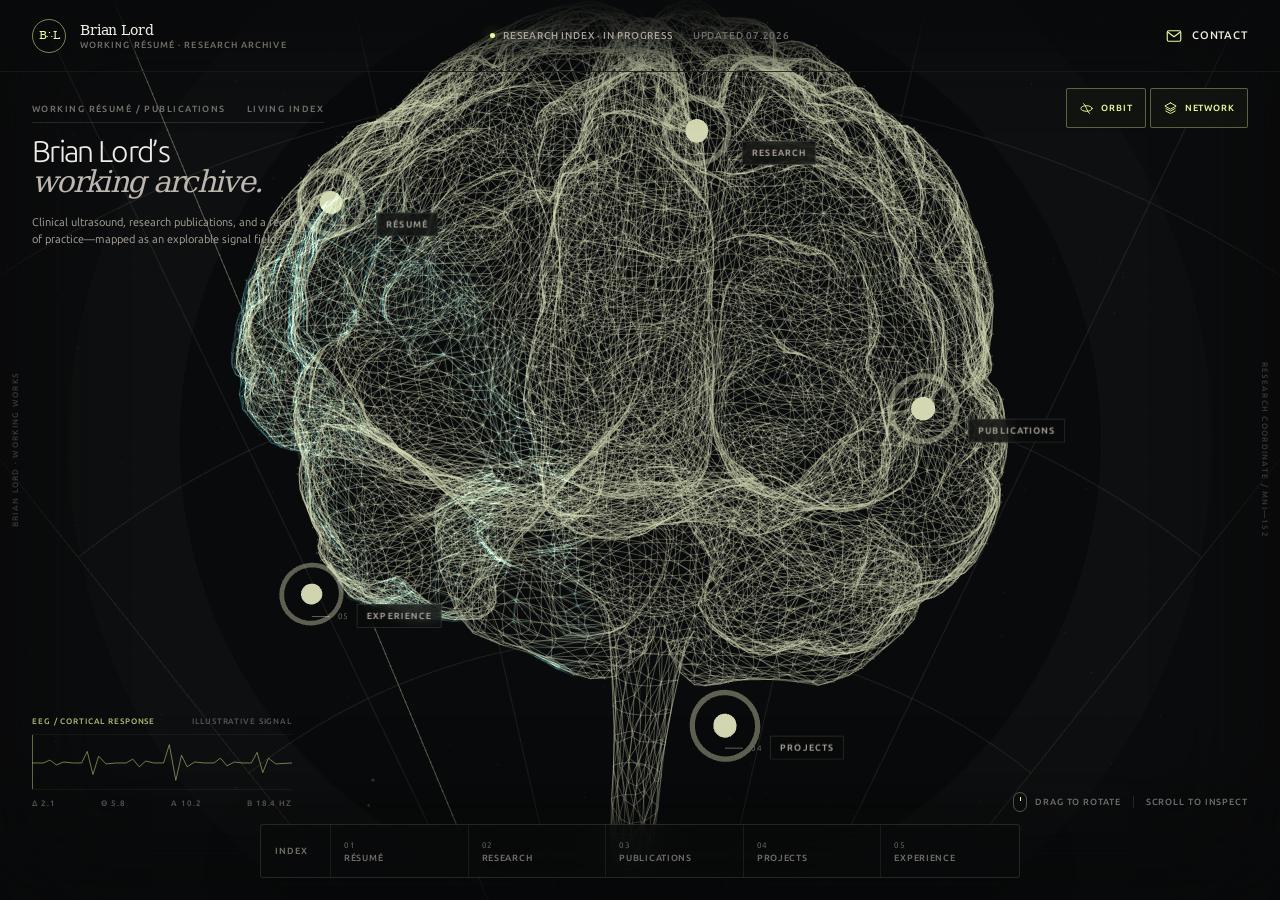
==== commit e5ae2fb5: "Shift ultrasound response to diagnostic cyan" ====
--- a/index.html
+++ b/index.html
@@ -1 +1 @@
-<!DOCTYPE html><html lang="en"><head><meta charSet="utf-8"/><meta name="viewport" content="width=device-width, initial-scale=1"/><link rel="stylesheet" href="/_next/static/chunks/1drahkl94wbj4.css" data-precedence="next"/><link rel="preload" as="script" fetchPriority="low" href="/_next/static/chunks/1jq4o6yq14o4c.js"/><script src="/_next/static/chunks/3ntqy24tcldj6.js" async=""></script><script src="/_next/static/chunks/25o46h8mdjlrg.js" async=""></script><script src="/_next/static/chunks/turbopack-1tgm-5axp195g.js" async=""></script><script src="/_next/static/chunks/158myu8e_yme3.js" async=""></script><script src="/_next/static/chunks/314raplvknniw.js" async=""></script><title>Brian Lord — Working Résumé &amp; Research Publications</title><meta name="description" content="Brian Lord’s interactive working résumé and three-dimensional archive of research, publications, projects, and experience."/><link rel="icon" href="/icon.svg?icon.02lhd4qc8a3ah.svg" sizes="any" type="image/svg+xml"/><script src="/_next/static/chunks/0cz1d0mv5g_q7.js" noModule=""></script></head><body><div hidden=""><!--$--><!--/$--></div><main class="atlas-shell "><a class="skip-link" href="#atlas-index">Skip to atlas index</a><div class="loading-screen " aria-hidden="false"><div class="loading-screen__mark"><span></span><span></span><span></span></div><p>Mapping Brian Lord’s working archive</p><div class="loading-screen__track"><span class=""></span></div></div><header class="site-header"><a class="identity" href="#" aria-label="Brian Lord home"><span class="identity__glyph" aria-hidden="true">B∴L</span><span class="identity__copy"><strong>Brian Lord</strong><span>Working résumé · research archive</span></span></a><div class="site-header__status"><span class="live-dot" aria-hidden="true"></span>Research index · in progress<span class="site-header__coordinates">Updated 07.2026</span></div><a class="contact-link" href="mailto:hello@brianlord.work"><svg viewBox="0 0 24 24" aria-hidden="true" fill="none" stroke="currentColor" stroke-width="1.5" stroke-linecap="round" stroke-linejoin="round"><rect x="3" y="5" width="18" height="14" rx="2"></rect><path d="m4 7 8 6 8-6"></path></svg><span>Contact</span></a></header><section class="hero-copy" aria-labelledby="hero-title"><div class="hero-copy__eyebrow"><span>Working résumé / publications</span><span>Living index</span></div><h1 id="hero-title">Brian Lord’s<br/><em>working archive.</em></h1><p>Clinical ultrasound, research publications, and a record of practice—mapped as an explorable signal field.</p></section><div class="scene-wrap" aria-label="Interactive three-dimensional brain"><div class="brain-stage"><div class="brain-stage__vignette" aria-hidden="true"></div><div class="brain-stage__labels"><button type="button" class="atlas-marker   atlas-marker--east" aria-label="Open Résumé"><span class="atlas-marker__index">01</span><span class="atlas-marker__label">Résumé</span><span class="atlas-probe" aria-hidden="true"><span class="atlas-probe__topline"><span>01<!-- --> · region</span><span>PFC · 42</span></span><strong>Résumé</strong><span class="atlas-probe__atlas">Prefrontal cortex</span><span class="atlas-probe__description">Working history, point of view, and present questions.</span><span class="atlas-probe__action">Enter cortical region <span>↗</span></span></span></button><button type="button" class="atlas-marker   atlas-marker--west" aria-label="Open Research"><span class="atlas-marker__index">02</span><span class="atlas-marker__label">Research</span><span class="atlas-probe" aria-hidden="true"><span class="atlas-probe__topline"><span>02<!-- --> · region</span><span>BA7 · 18</span></span><strong>Research</strong><span class="atlas-probe__atlas">Parietal association area</span><span class="atlas-probe__description">Active inquiries into cognition, systems, and intelligence.</span><span class="atlas-probe__action">Enter cortical region <span>↗</span></span></span></button><button type="button" class="atlas-marker   atlas-marker--west" aria-label="Open Publications"><span class="atlas-marker__index">03</span><span class="atlas-marker__label">Publications</span><span class="atlas-probe" aria-hidden="true"><span class="atlas-probe__topline"><span>03<!-- --> · region</span><span>BA22 · 31</span></span><strong>Publications</strong><span class="atlas-probe__atlas">Temporal language network</span><span class="atlas-probe__description">Peer-reviewed work, essays, and papers in progress.</span><span class="atlas-probe__action">Enter cortical region <span>↗</span></span></span></button><button type="button" class="atlas-marker   atlas-marker--west" aria-label="Open Projects"><span class="atlas-marker__index">04</span><span class="atlas-marker__label">Projects</span><span class="atlas-probe" aria-hidden="true"><span class="atlas-probe__topline"><span>04<!-- --> · region</span><span>V2 · 09</span></span><strong>Projects</strong><span class="atlas-probe__atlas">Visual systems cortex</span><span class="atlas-probe__description">Research instruments, prototypes, and field experiments.</span><span class="atlas-probe__action">Enter cortical region <span>↗</span></span></span></button><button type="button" class="atlas-marker   atlas-marker--east" aria-label="Open Experience"><span class="atlas-marker__index">05</span><span class="atlas-marker__label">Experience</span><span class="atlas-probe" aria-hidden="true"><span class="atlas-probe__topline"><span>05<!-- --> · region</span><span>SMA · 24</span></span><strong>Experience</strong><span class="atlas-probe__atlas">Motor planning network</span><span class="atlas-probe__description">Appointments, collaborations, education, and practice.</span><span class="atlas-probe__action">Enter cortical region <span>↗</span></span></span></button></div></div><div class="scene-instruction" aria-hidden="true"><span class="scene-instruction__mouse"></span>Drag to rotate<span class="scene-instruction__divider"></span>Scroll to inspect</div><div class="scene-controls" aria-label="Visualization controls"><button type="button" class="is-active" aria-pressed="true"><svg viewBox="0 0 24 24" aria-hidden="true" fill="none" stroke="currentColor" stroke-width="1.5" stroke-linecap="round" stroke-linejoin="round"><ellipse cx="12" cy="12" rx="9" ry="4.5"></ellipse><path d="M7.5 4.2c1.8 1.6 3.4 4.3 4.5 7.8 1.1 3.5 2.7 6.2 4.5 7.8"></path></svg><span>Orbit</span></button><button type="button" class="is-active" aria-pressed="true"><svg viewBox="0 0 24 24" aria-hidden="true" fill="none" stroke="currentColor" stroke-width="1.5" stroke-linecap="round" stroke-linejoin="round"><path d="m12 3 9 5-9 5-9-5 9-5Zm-7.5 9 7.5 4 7.5-4M4.5 16l7.5 4 7.5-4"></path></svg><span>Network</span></button></div></div><figure class="signal-monitor" aria-label="Illustrative EEG signal"><figcaption><span>EEG / cortical response</span><span>Illustrative signal</span></figcaption><div class="signal-monitor__plot"><svg viewBox="0 0 320 56" preserveAspectRatio="none" aria-hidden="true"><polyline points="0,29 14,29 22,26 30,31 39,28 50,29 61,29 68,17 75,41 82,22 91,30 104,29 116,29 124,25 132,33 140,27 150,29 162,29 169,10 177,47 184,21 191,33 200,28 212,29 224,29 232,24 240,32 249,28 259,29 270,29 277,18 284,39 291,24 300,30 320,29"></polyline></svg><span class="signal-monitor__sweep" aria-hidden="true"></span></div><div class="signal-monitor__bands"><span>δ 2.1</span><span>θ 5.8</span><span>α 10.2</span><span>β 18.4 Hz</span></div></figure><section class="focus-space " aria-hidden="true" aria-live="polite"></section><nav class="atlas-index" id="atlas-index" aria-label="Atlas sections"><span class="atlas-index__label">Index<span>05<!-- --> regions</span></span><div class="atlas-index__items"><button type="button" class=""><span>01</span><strong>Résumé</strong></button><button type="button" class=""><span>02</span><strong>Research</strong></button><button type="button" class=""><span>03</span><strong>Publications</strong></button><button type="button" class=""><span>04</span><strong>Projects</strong></button><button type="button" class=""><span>05</span><strong>Experience</strong></button></div><span class="atlas-index__keyhint"><kbd>←</kbd><kbd>→</kbd>Navigate</span></nav><div class="edge-caption edge-caption--left">Brian Lord · Working works</div><div class="edge-caption edge-caption--right">Research coordinate / MNI—152</div></main><!--$--><!--/$--><script src="/_next/static/chunks/1jq4o6yq14o4c.js" id="_R_" async=""></script><script>(self.__next_f=self.__next_f||[]).push([0])</script><script>self.__next_f.push([1,"1:\"$Sreact.fragment\"\n2:I[39756,[\"/_next/static/chunks/158myu8e_yme3.js\"],\"default\"]\n3:I[37457,[\"/_next/static/chunks/158myu8e_yme3.js\"],\"default\"]\n4:I[47257,[\"/_next/static/chunks/158myu8e_yme3.js\"],\"ClientPageRoot\"]\n5:I[31713,[\"/_next/static/chunks/158myu8e_yme3.js\",\"/_next/static/chunks/314raplvknniw.js\"],\"default\"]\n8:I[97367,[\"/_next/static/chunks/158myu8e_yme3.js\"],\"OutletBoundary\"]\n9:\"$Sreact.suspense\"\nb:I[97367,[\"/_next/static/chunks/158myu8e_yme3.js\"],\"ViewportBoundary\"]\nd:I[97367,[\"/_next/static/chunks/158myu8e_yme3.js\"],\"MetadataBoundary\"]\nf:I[68027,[\"/_next/static/chunks/158myu8e_yme3.js\"],\"default\",1]\n:HL[\"/_next/static/chunks/1drahkl94wbj4.css\",\"style\"]\n"])</script><script>self.__next_f.push([1,"0:{\"P\":null,\"c\":[\"\",\"\"],\"q\":\"\",\"i\":false,\"f\":[[[\"\",{\"children\":[\"__PAGE__\",{}]},\"$undefined\",\"$undefined\",16],[[\"$\",\"$1\",\"c\",{\"children\":[[[\"$\",\"link\",\"0\",{\"rel\":\"stylesheet\",\"href\":\"/_next/static/chunks/1drahkl94wbj4.css\",\"precedence\":\"next\",\"crossOrigin\":\"$undefined\",\"nonce\":\"$undefined\"}],[\"$\",\"script\",\"script-0\",{\"src\":\"/_next/static/chunks/158myu8e_yme3.js\",\"async\":true,\"nonce\":\"$undefined\"}]],[\"$\",\"html\",null,{\"lang\":\"en\",\"suppressHydrationWarning\":true,\"children\":[\"$\",\"body\",null,{\"suppressHydrationWarning\":true,\"children\":[\"$\",\"$L2\",null,{\"parallelRouterKey\":\"children\",\"error\":\"$undefined\",\"errorStyles\":\"$undefined\",\"errorScripts\":\"$undefined\",\"template\":[\"$\",\"$L3\",null,{}],\"templateStyles\":\"$undefined\",\"templateScripts\":\"$undefined\",\"notFound\":[[[\"$\",\"title\",null,{\"children\":\"404: This page could not be found.\"}],[\"$\",\"div\",null,{\"style\":{\"fontFamily\":\"system-ui,\\\"Segoe UI\\\",Roboto,Helvetica,Arial,sans-serif,\\\"Apple Color Emoji\\\",\\\"Segoe UI Emoji\\\"\",\"height\":\"100vh\",\"textAlign\":\"center\",\"display\":\"flex\",\"flexDirection\":\"column\",\"alignItems\":\"center\",\"justifyContent\":\"center\"},\"children\":[\"$\",\"div\",null,{\"children\":[[\"$\",\"style\",null,{\"dangerouslySetInnerHTML\":{\"__html\":\"body{color:#000;background:#fff;margin:0}.next-error-h1{border-right:1px solid rgba(0,0,0,.3)}@media (prefers-color-scheme:dark){body{color:#fff;background:#000}.next-error-h1{border-right:1px solid rgba(255,255,255,.3)}}\"}}],[\"$\",\"h1\",null,{\"className\":\"next-error-h1\",\"style\":{\"display\":\"inline-block\",\"margin\":\"0 20px 0 0\",\"padding\":\"0 23px 0 0\",\"fontSize\":24,\"fontWeight\":500,\"verticalAlign\":\"top\",\"lineHeight\":\"49px\"},\"children\":404}],[\"$\",\"div\",null,{\"style\":{\"display\":\"inline-block\"},\"children\":[\"$\",\"h2\",null,{\"style\":{\"fontSize\":14,\"fontWeight\":400,\"lineHeight\":\"49px\",\"margin\":0},\"children\":\"This page could not be found.\"}]}]]}]}]],[]],\"forbidden\":\"$undefined\",\"unauthorized\":\"$undefined\"}]}]}]]}],{\"children\":[[\"$\",\"$1\",\"c\",{\"children\":[[\"$\",\"$L4\",null,{\"Component\":\"$5\",\"serverProvidedParams\":{\"searchParams\":{},\"params\":{},\"promises\":[\"$@6\",\"$@7\"]}}],[[\"$\",\"script\",\"script-0\",{\"src\":\"/_next/static/chunks/314raplvknniw.js\",\"async\":true,\"nonce\":\"$undefined\"}]],[\"$\",\"$L8\",null,{\"children\":[\"$\",\"$9\",null,{\"name\":\"Next.MetadataOutlet\",\"children\":\"$@a\"}]}]]}],{},null,false,null]},null,false,null],[\"$\",\"$1\",\"h\",{\"children\":[null,[\"$\",\"$Lb\",null,{\"children\":\"$Lc\"}],[\"$\",\"div\",null,{\"hidden\":true,\"children\":[\"$\",\"$Ld\",null,{\"children\":[\"$\",\"$9\",null,{\"name\":\"Next.Metadata\",\"children\":\"$Le\"}]}]}],null]}],false]],\"m\":\"$undefined\",\"G\":[\"$f\",[[\"$\",\"link\",\"0\",{\"rel\":\"stylesheet\",\"href\":\"/_next/static/chunks/1drahkl94wbj4.css\",\"precedence\":\"next\",\"crossOrigin\":\"$undefined\",\"nonce\":\"$undefined\"}]]],\"S\":true,\"h\":null,\"s\":\"$undefined\",\"l\":\"$undefined\",\"p\":\"$undefined\",\"d\":\"$undefined\",\"b\":\"2sDQynw-wrIoNNbhEMljy\"}\n"])</script><script>self.__next_f.push([1,"6:{}\n7:\"$0:f:0:1:1:children:0:props:children:0:props:serverProvidedParams:params\"\n"])</script><script>self.__next_f.push([1,"c:[[\"$\",\"meta\",\"0\",{\"charSet\":\"utf-8\"}],[\"$\",\"meta\",\"1\",{\"name\":\"viewport\",\"content\":\"width=device-width, initial-scale=1\"}]]\n"])</script><script>self.__next_f.push([1,"10:I[27201,[\"/_next/static/chunks/158myu8e_yme3.js\"],\"IconMark\"]\na:null\ne:[[\"$\",\"title\",\"0\",{\"children\":\"Brian Lord — Working Résumé \u0026 Research Publications\"}],[\"$\",\"meta\",\"1\",{\"name\":\"description\",\"content\":\"Brian Lord’s interactive working résumé and three-dimensional archive of research, publications, projects, and experience.\"}],[\"$\",\"link\",\"2\",{\"rel\":\"icon\",\"href\":\"/icon.svg?icon.02lhd4qc8a3ah.svg\",\"sizes\":\"any\",\"type\":\"image/svg+xml\"}],[\"$\",\"$L10\",\"3\",{}]]\n"])</script></body></html>+<!DOCTYPE html><html lang="en"><head><meta charSet="utf-8"/><meta name="viewport" content="width=device-width, initial-scale=1"/><link rel="stylesheet" href="/_next/static/chunks/1drahkl94wbj4.css" data-precedence="next"/><link rel="preload" as="script" fetchPriority="low" href="/_next/static/chunks/1jq4o6yq14o4c.js"/><script src="/_next/static/chunks/3ntqy24tcldj6.js" async=""></script><script src="/_next/static/chunks/25o46h8mdjlrg.js" async=""></script><script src="/_next/static/chunks/turbopack-1tgm-5axp195g.js" async=""></script><script src="/_next/static/chunks/158myu8e_yme3.js" async=""></script><script src="/_next/static/chunks/30ny-qb7dy7xb.js" async=""></script><title>Brian Lord — Working Résumé &amp; Research Publications</title><meta name="description" content="Brian Lord’s interactive working résumé and three-dimensional archive of research, publications, projects, and experience."/><link rel="icon" href="/icon.svg?icon.02lhd4qc8a3ah.svg" sizes="any" type="image/svg+xml"/><script src="/_next/static/chunks/0cz1d0mv5g_q7.js" noModule=""></script></head><body><div hidden=""><!--$--><!--/$--></div><main class="atlas-shell "><a class="skip-link" href="#atlas-index">Skip to atlas index</a><div class="loading-screen " aria-hidden="false"><div class="loading-screen__mark"><span></span><span></span><span></span></div><p>Mapping Brian Lord’s working archive</p><div class="loading-screen__track"><span class=""></span></div></div><header class="site-header"><a class="identity" href="#" aria-label="Brian Lord home"><span class="identity__glyph" aria-hidden="true">B∴L</span><span class="identity__copy"><strong>Brian Lord</strong><span>Working résumé · research archive</span></span></a><div class="site-header__status"><span class="live-dot" aria-hidden="true"></span>Research index · in progress<span class="site-header__coordinates">Updated 07.2026</span></div><a class="contact-link" href="mailto:hello@brianlord.work"><svg viewBox="0 0 24 24" aria-hidden="true" fill="none" stroke="currentColor" stroke-width="1.5" stroke-linecap="round" stroke-linejoin="round"><rect x="3" y="5" width="18" height="14" rx="2"></rect><path d="m4 7 8 6 8-6"></path></svg><span>Contact</span></a></header><section class="hero-copy" aria-labelledby="hero-title"><div class="hero-copy__eyebrow"><span>Working résumé / publications</span><span>Living index</span></div><h1 id="hero-title">Brian Lord’s<br/><em>working archive.</em></h1><p>Clinical ultrasound, research publications, and a record of practice—mapped as an explorable signal field.</p></section><div class="scene-wrap" aria-label="Interactive three-dimensional brain"><div class="brain-stage"><div class="brain-stage__vignette" aria-hidden="true"></div><div class="brain-stage__labels"><button type="button" class="atlas-marker   atlas-marker--east" aria-label="Open Résumé"><span class="atlas-marker__index">01</span><span class="atlas-marker__label">Résumé</span><span class="atlas-probe" aria-hidden="true"><span class="atlas-probe__topline"><span>01<!-- --> · region</span><span>PFC · 42</span></span><strong>Résumé</strong><span class="atlas-probe__atlas">Prefrontal cortex</span><span class="atlas-probe__description">Working history, point of view, and present questions.</span><span class="atlas-probe__action">Enter cortical region <span>↗</span></span></span></button><button type="button" class="atlas-marker   atlas-marker--west" aria-label="Open Research"><span class="atlas-marker__index">02</span><span class="atlas-marker__label">Research</span><span class="atlas-probe" aria-hidden="true"><span class="atlas-probe__topline"><span>02<!-- --> · region</span><span>BA7 · 18</span></span><strong>Research</strong><span class="atlas-probe__atlas">Parietal association area</span><span class="atlas-probe__description">Active inquiries into cognition, systems, and intelligence.</span><span class="atlas-probe__action">Enter cortical region <span>↗</span></span></span></button><button type="button" class="atlas-marker   atlas-marker--west" aria-label="Open Publications"><span class="atlas-marker__index">03</span><span class="atlas-marker__label">Publications</span><span class="atlas-probe" aria-hidden="true"><span class="atlas-probe__topline"><span>03<!-- --> · region</span><span>BA22 · 31</span></span><strong>Publications</strong><span class="atlas-probe__atlas">Temporal language network</span><span class="atlas-probe__description">Peer-reviewed work, essays, and papers in progress.</span><span class="atlas-probe__action">Enter cortical region <span>↗</span></span></span></button><button type="button" class="atlas-marker   atlas-marker--west" aria-label="Open Projects"><span class="atlas-marker__index">04</span><span class="atlas-marker__label">Projects</span><span class="atlas-probe" aria-hidden="true"><span class="atlas-probe__topline"><span>04<!-- --> · region</span><span>V2 · 09</span></span><strong>Projects</strong><span class="atlas-probe__atlas">Visual systems cortex</span><span class="atlas-probe__description">Research instruments, prototypes, and field experiments.</span><span class="atlas-probe__action">Enter cortical region <span>↗</span></span></span></button><button type="button" class="atlas-marker   atlas-marker--east" aria-label="Open Experience"><span class="atlas-marker__index">05</span><span class="atlas-marker__label">Experience</span><span class="atlas-probe" aria-hidden="true"><span class="atlas-probe__topline"><span>05<!-- --> · region</span><span>SMA · 24</span></span><strong>Experience</strong><span class="atlas-probe__atlas">Motor planning network</span><span class="atlas-probe__description">Appointments, collaborations, education, and practice.</span><span class="atlas-probe__action">Enter cortical region <span>↗</span></span></span></button></div></div><div class="scene-instruction" aria-hidden="true"><span class="scene-instruction__mouse"></span>Drag to rotate<span class="scene-instruction__divider"></span>Scroll to inspect</div><div class="scene-controls" aria-label="Visualization controls"><button type="button" class="is-active" aria-pressed="true"><svg viewBox="0 0 24 24" aria-hidden="true" fill="none" stroke="currentColor" stroke-width="1.5" stroke-linecap="round" stroke-linejoin="round"><ellipse cx="12" cy="12" rx="9" ry="4.5"></ellipse><path d="M7.5 4.2c1.8 1.6 3.4 4.3 4.5 7.8 1.1 3.5 2.7 6.2 4.5 7.8"></path></svg><span>Orbit</span></button><button type="button" class="is-active" aria-pressed="true"><svg viewBox="0 0 24 24" aria-hidden="true" fill="none" stroke="currentColor" stroke-width="1.5" stroke-linecap="round" stroke-linejoin="round"><path d="m12 3 9 5-9 5-9-5 9-5Zm-7.5 9 7.5 4 7.5-4M4.5 16l7.5 4 7.5-4"></path></svg><span>Network</span></button></div></div><figure class="signal-monitor" aria-label="Illustrative EEG signal"><figcaption><span>EEG / cortical response</span><span>Illustrative signal</span></figcaption><div class="signal-monitor__plot"><svg viewBox="0 0 320 56" preserveAspectRatio="none" aria-hidden="true"><polyline points="0,29 14,29 22,26 30,31 39,28 50,29 61,29 68,17 75,41 82,22 91,30 104,29 116,29 124,25 132,33 140,27 150,29 162,29 169,10 177,47 184,21 191,33 200,28 212,29 224,29 232,24 240,32 249,28 259,29 270,29 277,18 284,39 291,24 300,30 320,29"></polyline></svg><span class="signal-monitor__sweep" aria-hidden="true"></span></div><div class="signal-monitor__bands"><span>δ 2.1</span><span>θ 5.8</span><span>α 10.2</span><span>β 18.4 Hz</span></div></figure><section class="focus-space " aria-hidden="true" aria-live="polite"></section><nav class="atlas-index" id="atlas-index" aria-label="Atlas sections"><span class="atlas-index__label">Index<span>05<!-- --> regions</span></span><div class="atlas-index__items"><button type="button" class=""><span>01</span><strong>Résumé</strong></button><button type="button" class=""><span>02</span><strong>Research</strong></button><button type="button" class=""><span>03</span><strong>Publications</strong></button><button type="button" class=""><span>04</span><strong>Projects</strong></button><button type="button" class=""><span>05</span><strong>Experience</strong></button></div><span class="atlas-index__keyhint"><kbd>←</kbd><kbd>→</kbd>Navigate</span></nav><div class="edge-caption edge-caption--left">Brian Lord · Working works</div><div class="edge-caption edge-caption--right">Research coordinate / MNI—152</div></main><!--$--><!--/$--><script src="/_next/static/chunks/1jq4o6yq14o4c.js" id="_R_" async=""></script><script>(self.__next_f=self.__next_f||[]).push([0])</script><script>self.__next_f.push([1,"1:\"$Sreact.fragment\"\n2:I[39756,[\"/_next/static/chunks/158myu8e_yme3.js\"],\"default\"]\n3:I[37457,[\"/_next/static/chunks/158myu8e_yme3.js\"],\"default\"]\n4:I[47257,[\"/_next/static/chunks/158myu8e_yme3.js\"],\"ClientPageRoot\"]\n5:I[31713,[\"/_next/static/chunks/158myu8e_yme3.js\",\"/_next/static/chunks/30ny-qb7dy7xb.js\"],\"default\"]\n8:I[97367,[\"/_next/static/chunks/158myu8e_yme3.js\"],\"OutletBoundary\"]\n9:\"$Sreact.suspense\"\nb:I[97367,[\"/_next/static/chunks/158myu8e_yme3.js\"],\"ViewportBoundary\"]\nd:I[97367,[\"/_next/static/chunks/158myu8e_yme3.js\"],\"MetadataBoundary\"]\nf:I[68027,[\"/_next/static/chunks/158myu8e_yme3.js\"],\"default\",1]\n:HL[\"/_next/static/chunks/1drahkl94wbj4.css\",\"style\"]\n"])</script><script>self.__next_f.push([1,"0:{\"P\":null,\"c\":[\"\",\"\"],\"q\":\"\",\"i\":false,\"f\":[[[\"\",{\"children\":[\"__PAGE__\",{}]},\"$undefined\",\"$undefined\",16],[[\"$\",\"$1\",\"c\",{\"children\":[[[\"$\",\"link\",\"0\",{\"rel\":\"stylesheet\",\"href\":\"/_next/static/chunks/1drahkl94wbj4.css\",\"precedence\":\"next\",\"crossOrigin\":\"$undefined\",\"nonce\":\"$undefined\"}],[\"$\",\"script\",\"script-0\",{\"src\":\"/_next/static/chunks/158myu8e_yme3.js\",\"async\":true,\"nonce\":\"$undefined\"}]],[\"$\",\"html\",null,{\"lang\":\"en\",\"suppressHydrationWarning\":true,\"children\":[\"$\",\"body\",null,{\"suppressHydrationWarning\":true,\"children\":[\"$\",\"$L2\",null,{\"parallelRouterKey\":\"children\",\"error\":\"$undefined\",\"errorStyles\":\"$undefined\",\"errorScripts\":\"$undefined\",\"template\":[\"$\",\"$L3\",null,{}],\"templateStyles\":\"$undefined\",\"templateScripts\":\"$undefined\",\"notFound\":[[[\"$\",\"title\",null,{\"children\":\"404: This page could not be found.\"}],[\"$\",\"div\",null,{\"style\":{\"fontFamily\":\"system-ui,\\\"Segoe UI\\\",Roboto,Helvetica,Arial,sans-serif,\\\"Apple Color Emoji\\\",\\\"Segoe UI Emoji\\\"\",\"height\":\"100vh\",\"textAlign\":\"center\",\"display\":\"flex\",\"flexDirection\":\"column\",\"alignItems\":\"center\",\"justifyContent\":\"center\"},\"children\":[\"$\",\"div\",null,{\"children\":[[\"$\",\"style\",null,{\"dangerouslySetInnerHTML\":{\"__html\":\"body{color:#000;background:#fff;margin:0}.next-error-h1{border-right:1px solid rgba(0,0,0,.3)}@media (prefers-color-scheme:dark){body{color:#fff;background:#000}.next-error-h1{border-right:1px solid rgba(255,255,255,.3)}}\"}}],[\"$\",\"h1\",null,{\"className\":\"next-error-h1\",\"style\":{\"display\":\"inline-block\",\"margin\":\"0 20px 0 0\",\"padding\":\"0 23px 0 0\",\"fontSize\":24,\"fontWeight\":500,\"verticalAlign\":\"top\",\"lineHeight\":\"49px\"},\"children\":404}],[\"$\",\"div\",null,{\"style\":{\"display\":\"inline-block\"},\"children\":[\"$\",\"h2\",null,{\"style\":{\"fontSize\":14,\"fontWeight\":400,\"lineHeight\":\"49px\",\"margin\":0},\"children\":\"This page could not be found.\"}]}]]}]}]],[]],\"forbidden\":\"$undefined\",\"unauthorized\":\"$undefined\"}]}]}]]}],{\"children\":[[\"$\",\"$1\",\"c\",{\"children\":[[\"$\",\"$L4\",null,{\"Component\":\"$5\",\"serverProvidedParams\":{\"searchParams\":{},\"params\":{},\"promises\":[\"$@6\",\"$@7\"]}}],[[\"$\",\"script\",\"script-0\",{\"src\":\"/_next/static/chunks/30ny-qb7dy7xb.js\",\"async\":true,\"nonce\":\"$undefined\"}]],[\"$\",\"$L8\",null,{\"children\":[\"$\",\"$9\",null,{\"name\":\"Next.MetadataOutlet\",\"children\":\"$@a\"}]}]]}],{},null,false,null]},null,false,null],[\"$\",\"$1\",\"h\",{\"children\":[null,[\"$\",\"$Lb\",null,{\"children\":\"$Lc\"}],[\"$\",\"div\",null,{\"hidden\":true,\"children\":[\"$\",\"$Ld\",null,{\"children\":[\"$\",\"$9\",null,{\"name\":\"Next.Metadata\",\"children\":\"$Le\"}]}]}],null]}],false]],\"m\":\"$undefined\",\"G\":[\"$f\",[[\"$\",\"link\",\"0\",{\"rel\":\"stylesheet\",\"href\":\"/_next/static/chunks/1drahkl94wbj4.css\",\"precedence\":\"next\",\"crossOrigin\":\"$undefined\",\"nonce\":\"$undefined\"}]]],\"S\":true,\"h\":null,\"s\":\"$undefined\",\"l\":\"$undefined\",\"p\":\"$undefined\",\"d\":\"$undefined\",\"b\":\"YCQvC61rSc4NISm8SXqlb\"}\n"])</script><script>self.__next_f.push([1,"6:{}\n7:\"$0:f:0:1:1:children:0:props:children:0:props:serverProvidedParams:params\"\n"])</script><script>self.__next_f.push([1,"c:[[\"$\",\"meta\",\"0\",{\"charSet\":\"utf-8\"}],[\"$\",\"meta\",\"1\",{\"name\":\"viewport\",\"content\":\"width=device-width, initial-scale=1\"}]]\n"])</script><script>self.__next_f.push([1,"10:I[27201,[\"/_next/static/chunks/158myu8e_yme3.js\"],\"IconMark\"]\na:null\ne:[[\"$\",\"title\",\"0\",{\"children\":\"Brian Lord — Working Résumé \u0026 Research Publications\"}],[\"$\",\"meta\",\"1\",{\"name\":\"description\",\"content\":\"Brian Lord’s interactive working résumé and three-dimensional archive of research, publications, projects, and experience.\"}],[\"$\",\"link\",\"2\",{\"rel\":\"icon\",\"href\":\"/icon.svg?icon.02lhd4qc8a3ah.svg\",\"sizes\":\"any\",\"type\":\"image/svg+xml\"}],[\"$\",\"$L10\",\"3\",{}]]\n"])</script></body></html>
